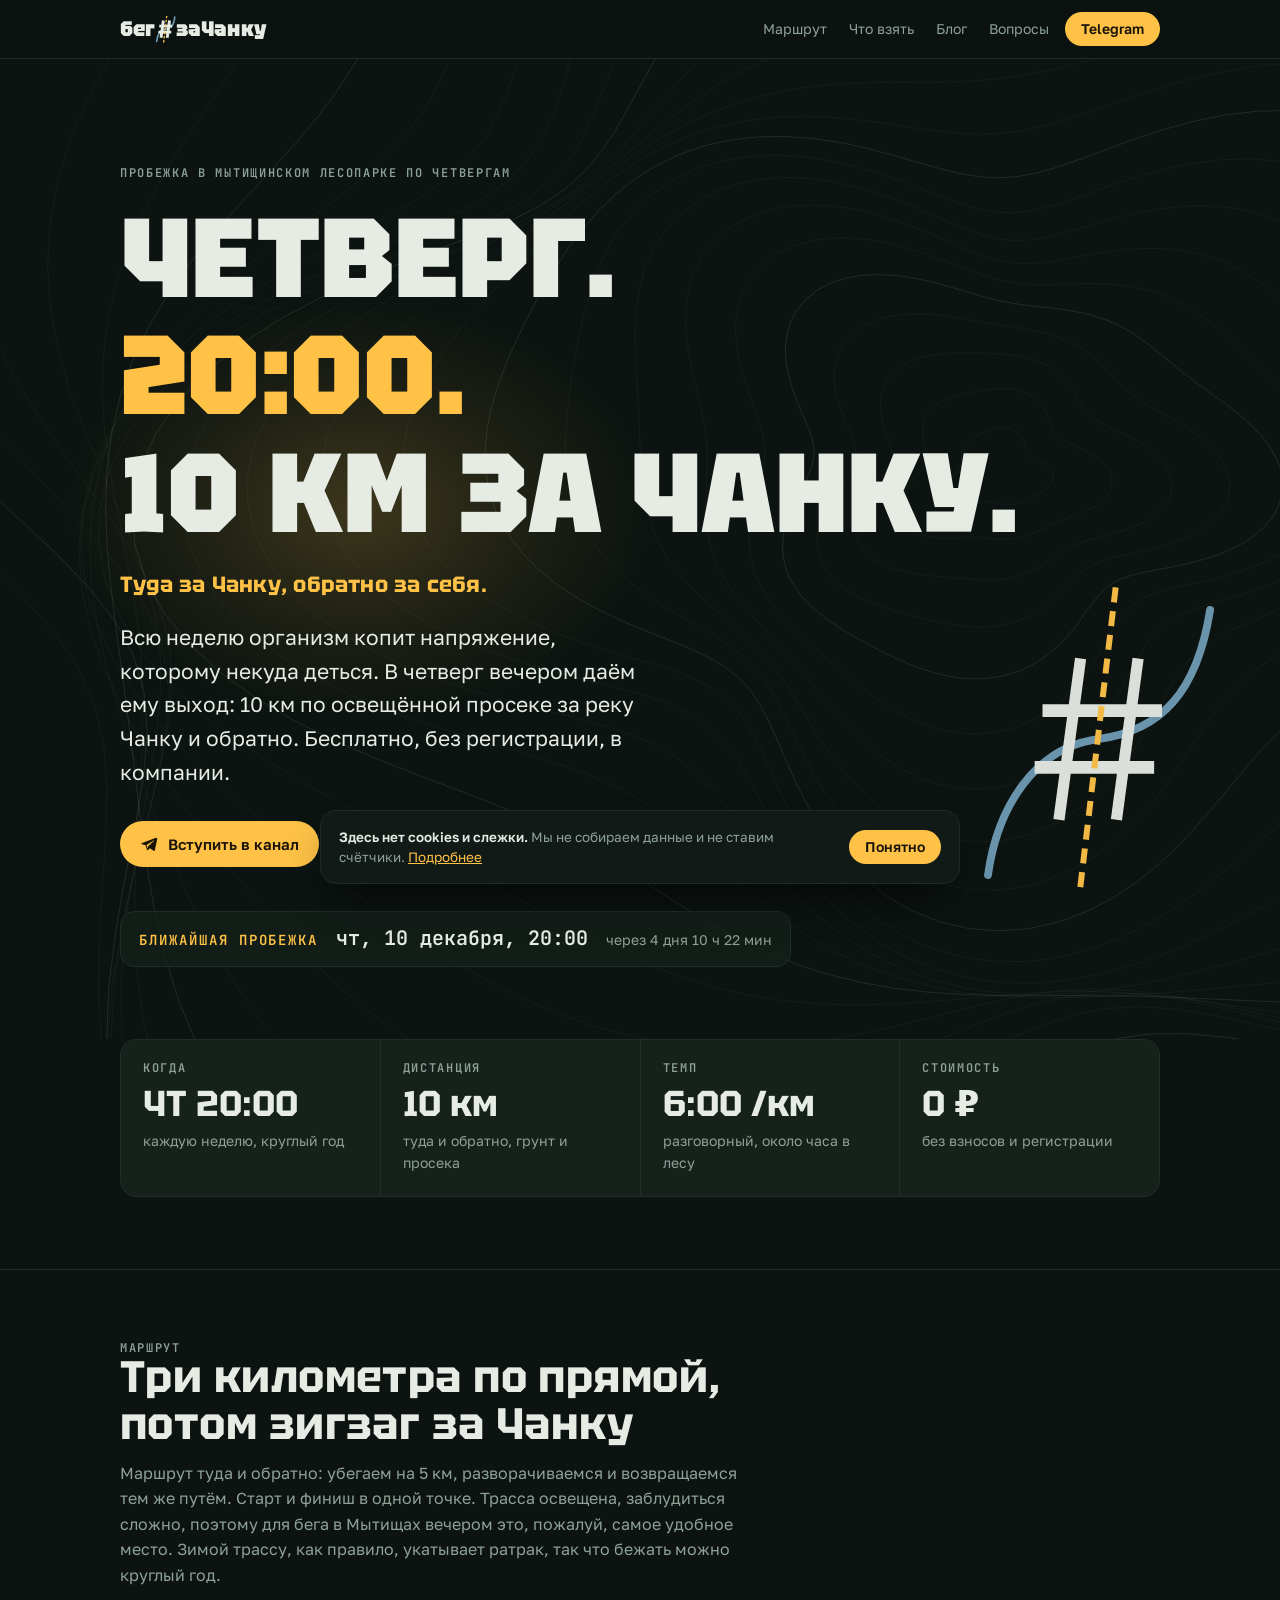
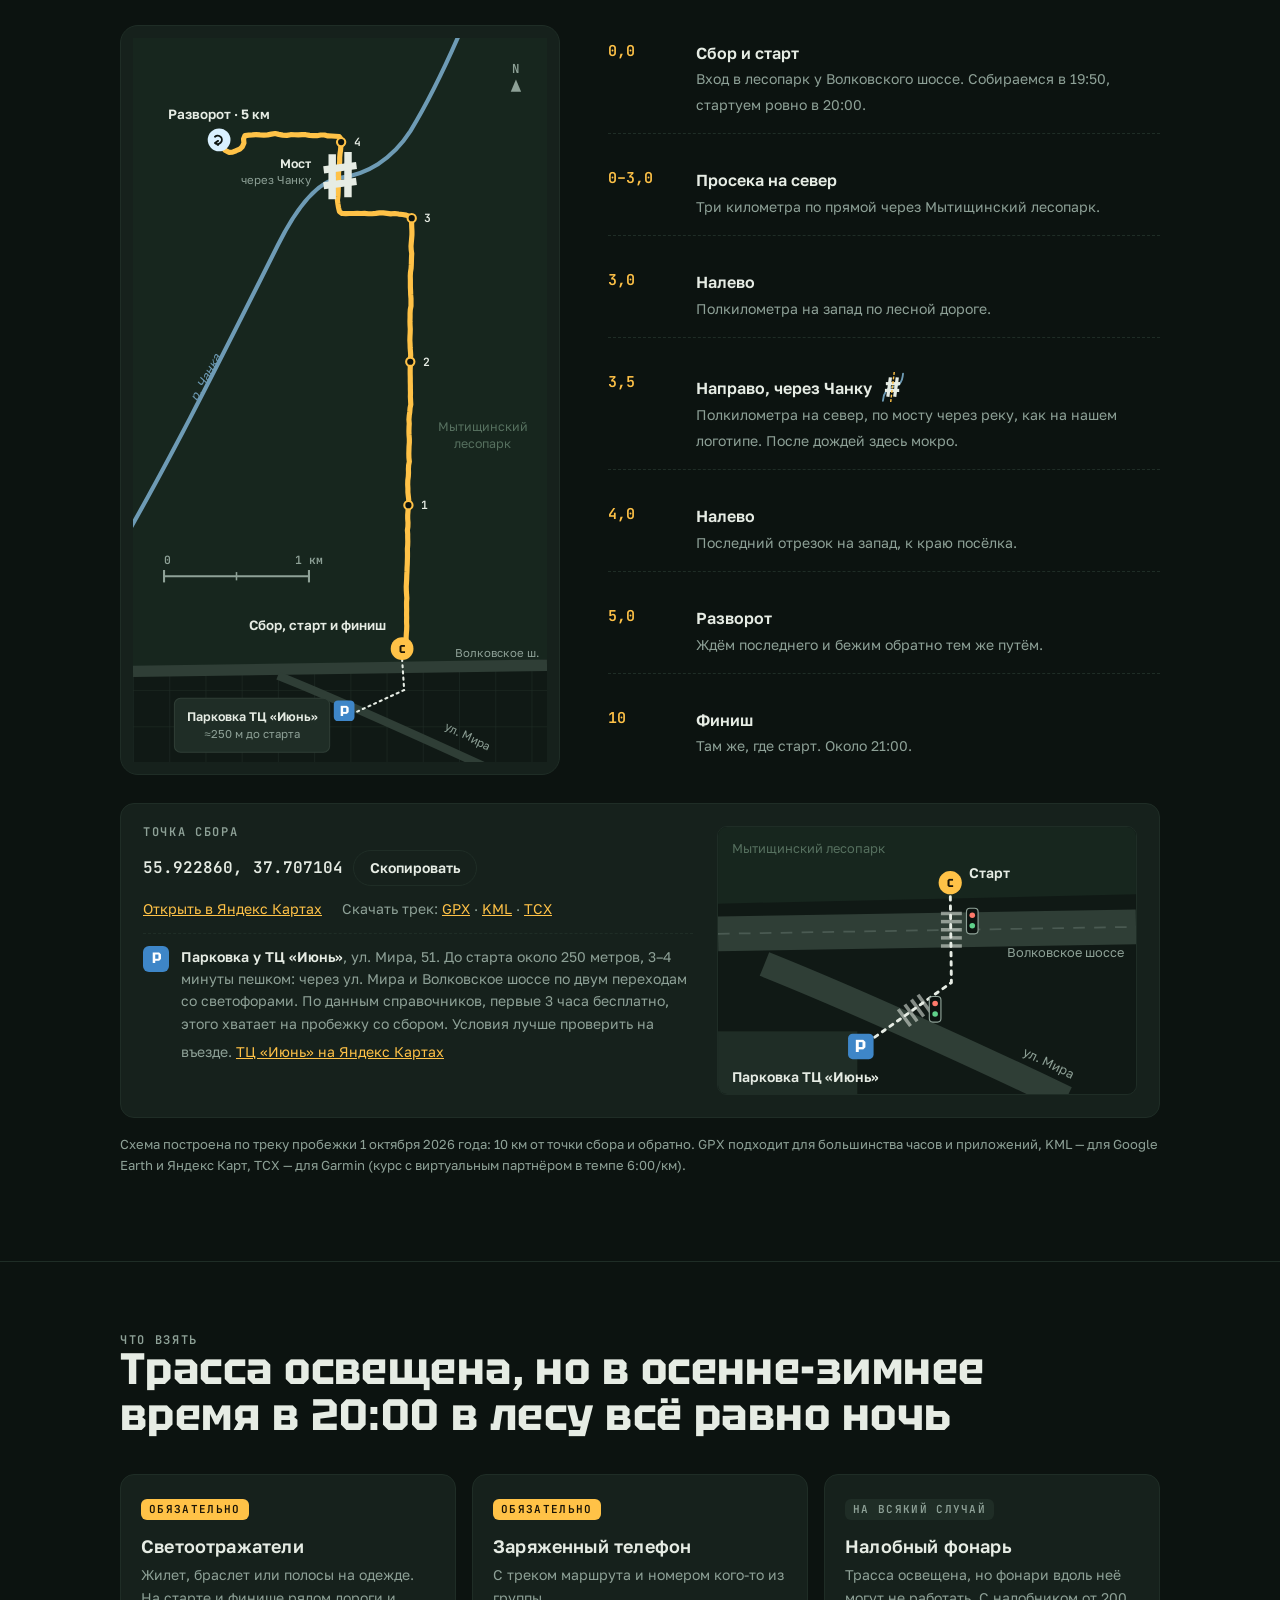
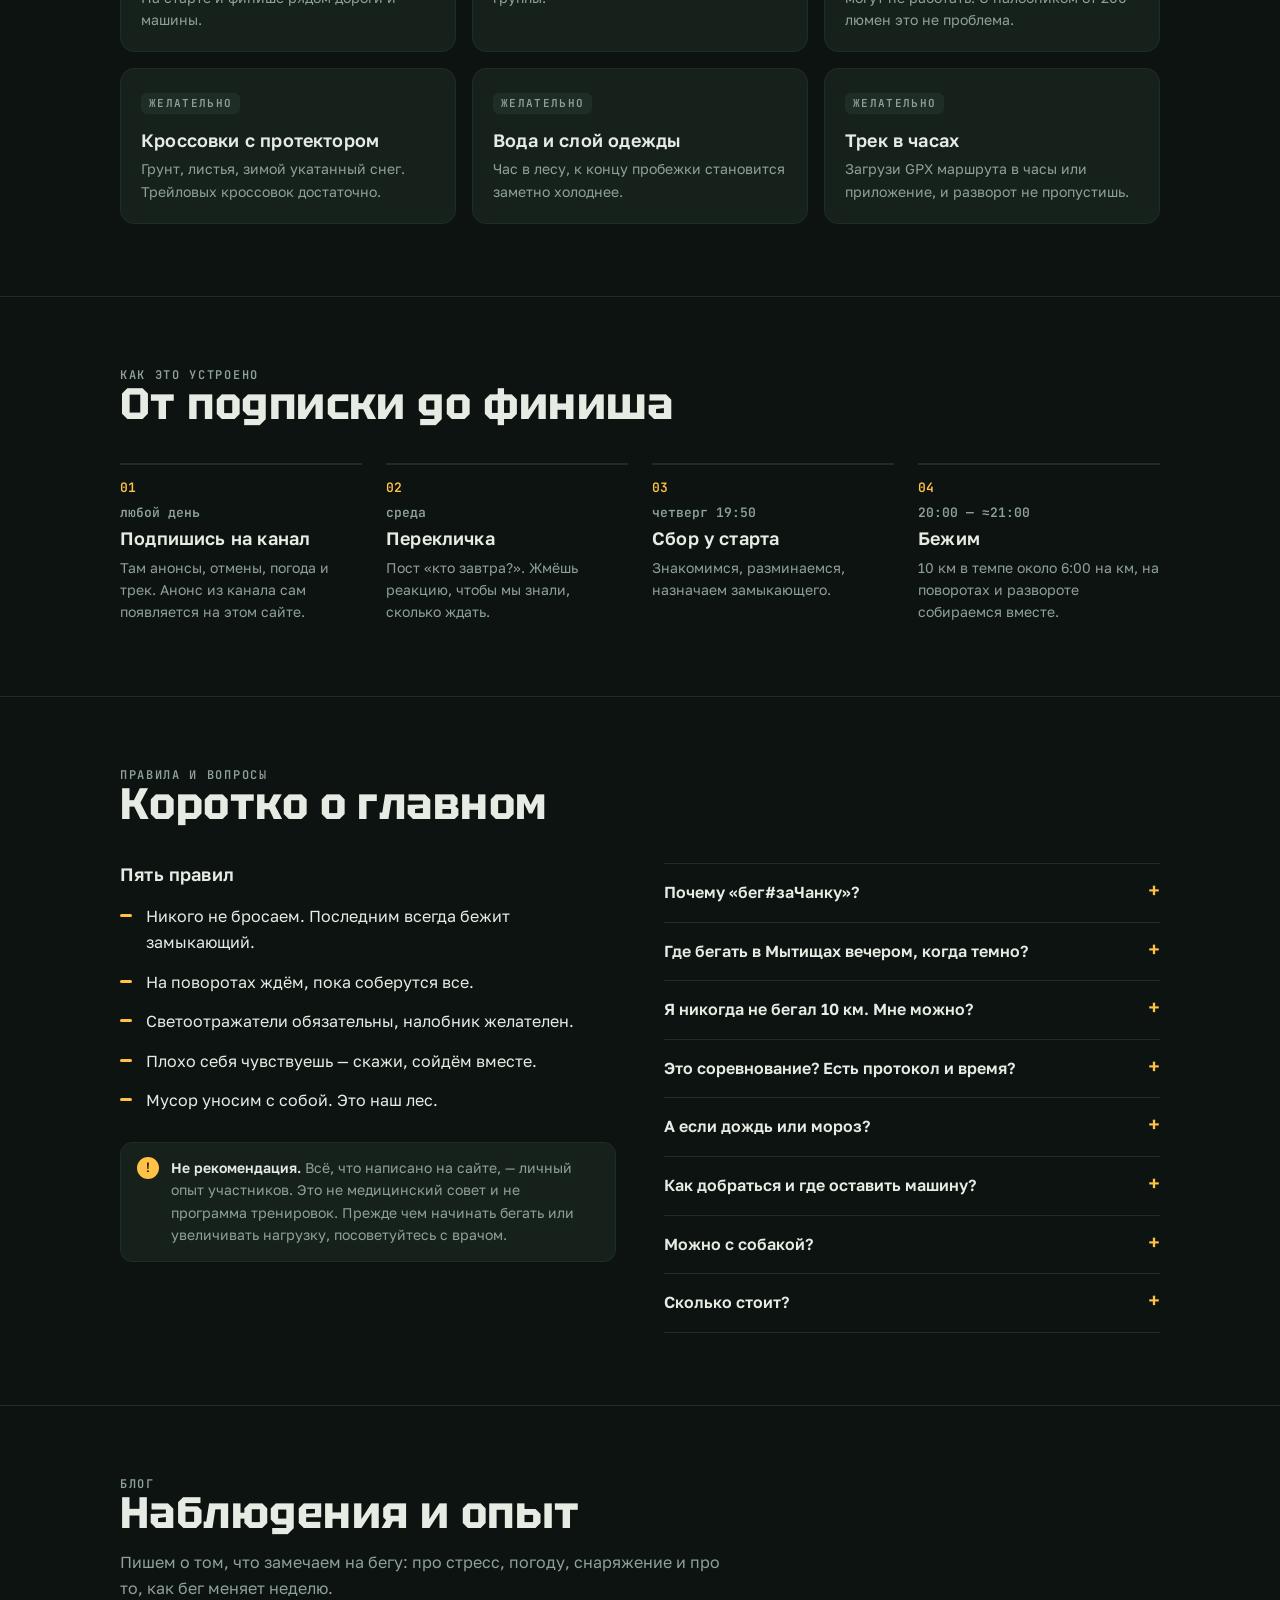
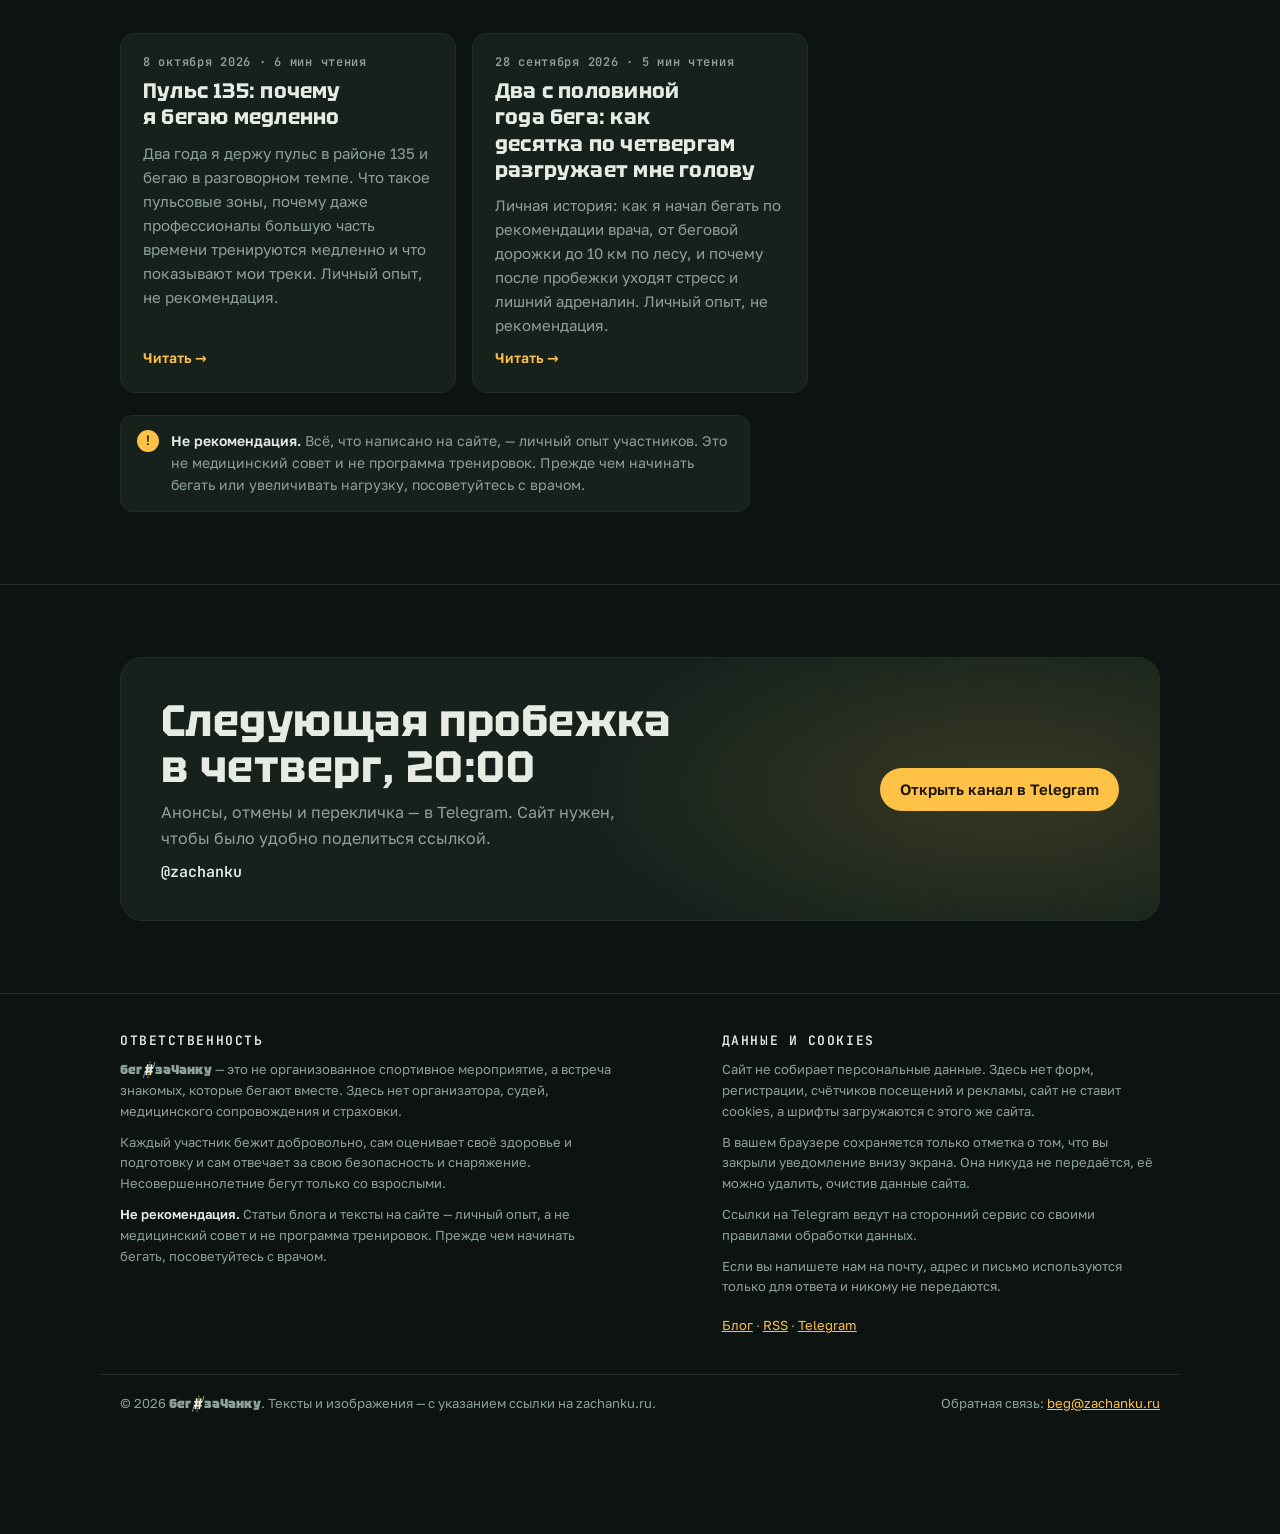
==== index.html @ 0e194f0c "Сборка e5d51925f49d31f4" ====
<!doctype html>
<html lang="ru">
<head>
<meta charset="utf-8">
<meta name="viewport" content="width=device-width,initial-scale=1,viewport-fit=cover">
<title>бег#заЧанку — пробежка в Мытищах по четвергам, 10 км по лесопарку</title>
<meta name="description" content="Бег в Мытищах по четвергам: в 20:00 бежим 10 км по освещённой просеке Мытищинского лесопарка за реку Чанку и обратно, темп около 6:00/км. Без взносов и регистрации.">
<link rel="canonical" href="https://zachanku.ru/">
<meta property="og:type" content="website">
<meta property="og:site_name" content="бег#заЧанку">
<meta property="og:title" content="бег#заЧанку — пробежка в Мытищах по четвергам, 10 км по лесопарку">
<meta property="og:description" content="Бег в Мытищах по четвергам: в 20:00 бежим 10 км по освещённой просеке Мытищинского лесопарка за реку Чанку и обратно, темп около 6:00/км. Без взносов и регистрации.">
<meta property="og:url" content="https://zachanku.ru/">
<meta property="og:image" content="https://zachanku.ru/og.png">
<meta property="og:image:width" content="1200"><meta property="og:image:height" content="630">
<meta property="og:locale" content="ru_RU">
<meta name="twitter:card" content="summary_large_image">
<meta name="theme-color" content="#0C1310">
<link rel="icon" href="favicon.svg" type="image/svg+xml">
<link rel="alternate" type="application/rss+xml" title="бег#заЧанку — блог" href="https://zachanku.ru/feed.xml">
<link rel="preload" href="fonts/tektur-cyrillic-900-normal.woff2" as="font" type="font/woff2" crossorigin>
<link rel="stylesheet" href="style.css?v=1238d5d7">
<meta name="yandex-verification" content="72e56fcfef06c54b">
<meta name="google-site-verification" content="7t0e0xvKWA3IDsHYtp95SX0_wBRu3m_1XC_fYd778r8">
<script type="application/ld+json">{"@context": "https://schema.org", "@type": "WebSite", "name": "бег#заЧанку", "alternateName": "Бег за Чанку", "url": "https://zachanku.ru/", "inLanguage": "ru"}</script>
<script type="application/ld+json">{"@context": "https://schema.org", "@type": "Event", "name": "Бег за Чанку — вечерняя пробежка 10 км по четвергам", "description": "Бег в Мытищах по четвергам: в 20:00 бежим 10 км по освещённой просеке Мытищинского лесопарка за реку Чанку и обратно, темп около 6:00/км. Без взносов и регистрации.", "startDate": "2026-10-15T20:00:00+03:00", "endDate": "2026-10-15T21:00:00+03:00", "eventStatus": "https://schema.org/EventScheduled", "eventAttendanceMode": "https://schema.org/OfflineEventAttendanceMode", "isAccessibleForFree": true, "eventSchedule": {"@type": "Schedule", "byDay": "https://schema.org/Thursday", "repeatFrequency": "P1W", "startTime": "20:00", "endTime": "21:00", "scheduleTimezone": "Europe/Moscow", "startDate": "2026-10-15"}, "location": {"@type": "Place", "name": "Мытищинский лесопарк, вход в лесопарк у волковского шоссе", "address": {"@type": "PostalAddress", "addressLocality": "Мытищи", "addressRegion": "Московская область", "addressCountry": "RU"}, "geo": {"@type": "GeoCoordinates", "latitude": 55.92286, "longitude": 37.707104}}, "organizer": {"@type": "Organization", "name": "бег#заЧанку", "url": "https://zachanku.ru/"}, "offers": {"@type": "Offer", "price": 0, "priceCurrency": "RUB", "url": "https://zachanku.ru/", "availability": "https://schema.org/InStock"}, "image": "https://zachanku.ru/og.png"}</script>
</head>
<body>
<header class="top">
  <div class="wrap">
    <a class="logo" href="./" title="На главную"><span class="wm" aria-label="бег#заЧанку"><span aria-hidden="true">бег</span><svg class="m" xmlns="http://www.w3.org/2000/svg" viewBox="110 120 560 680" aria-hidden="true" focusable="false"><path d="M175 765 C188 640 242 482 390 456 C545 430 608 352 626 158" fill="none" stroke="#6E9BB5" stroke-width="41" stroke-linecap="round"/><g stroke="#E6ECE4" stroke-width="72"><line x1="343" y1="240" x2="285" y2="672"/><line x1="497" y1="240" x2="439" y2="672"/></g><g stroke="#E6ECE4" stroke-width="70"><line x1="241" y1="380" x2="561" y2="380"/><line x1="220" y1="532" x2="540" y2="532"/></g><line x1="428.7" y1="120" x2="348.5" y2="800" stroke="#FFC247" stroke-width="32" stroke-dasharray="64 38"/></svg><span aria-hidden="true">заЧанку</span></span></a>
    <nav class="nav" aria-label="Основное меню">
      <a class="l" href="#route">Маршрут</a>
      <a class="l" href="#kit">Что взять</a>
      <a class="l" href="blog/">Блог</a>
      <a class="l" href="#faq">Вопросы</a>
    </nav>
    <a class="btn sm tg-top" href="https://t.me/zachanku" target="_blank" rel="noopener">Telegram</a>
  </div>
</header>
<main id="top">
  <section class="hero" id="hero">
    <canvas id="topo" aria-hidden="true"></canvas>
    <div class="hero-mark" aria-hidden="true"><svg xmlns="http://www.w3.org/2000/svg" viewBox="20 30 720 850" focusable="false"><path d="M95 820 C120 640 220 478 390 456 C560 434 655 330 690 110" fill="none" stroke="#6E9BB5" stroke-width="21" stroke-linecap="round"/><g stroke="#E6ECE4" stroke-width="30"><line x1="343" y1="240" x2="285" y2="672"/><line x1="497" y1="240" x2="439" y2="672"/></g><g stroke="#E6ECE4" stroke-width="34"><line x1="241" y1="380" x2="561" y2="380"/><line x1="220" y1="532" x2="540" y2="532"/></g><line x1="437.0" y1="50" x2="342.0" y2="855" stroke="#FFC247" stroke-width="16" stroke-dasharray="40 24"/></svg></div>
    <div class="wrap">
      <h1><span class="kicker">Пробежка в Мытищинском лесопарке по четвергам</span>Четверг.<br><span class="lit">20:00.</span><br>10&nbsp;км за&nbsp;Чанку.</h1>
      <p class="tagline">Туда за Чанку, обратно за себя.</p>
      <p class="sub">Всю неделю организм копит напряжение, которому некуда деться. В четверг вечером даём ему выход: 10&nbsp;км по освещённой просеке за реку Чанку и обратно. Бесплатно, без регистрации, в компании.</p>
      <div class="cta">
        <a class="btn" href="https://t.me/zachanku" target="_blank" rel="noopener">
          <svg width="18" height="18" viewBox="0 0 24 24" aria-hidden="true"><path fill="currentColor" d="M21.4 3.6 2.9 10.7c-1.3.5-1.3 1.2-.2 1.5l4.7 1.5 1.8 5.6c.2.6.1.9.8.9.5 0 .7-.2 1-.5l2.3-2.2 4.8 3.5c.9.5 1.5.2 1.7-.8l3.1-14.7c.3-1.3-.5-1.9-1.5-1.5ZM8.7 13.4l9.6-6c.5-.3.9-.1.5.2l-8 7.3-.3 3.4-1.8-4.9Z"/></svg>
          Вступить в канал
        </a>
        <a class="btn ghost" href="#route">Посмотреть маршрут</a>
      </div>
      <div class="next" id="next" aria-live="polite">
        <span class="eyebrow">Ближайшая пробежка</span>
        <b id="nextDate">чт, 15 октября, 20:00</b>
        <span id="nextIn"></span>
      </div>
      <div class="weather" id="weather" data-run="2026-10-15T20:00"><div class="w-head">Прогноз на четверг, 15 октября, 20:00–21:00</div><div class="w-main"><b>+6 °C</b> <span>ощущается как +4 °C</span> <span>· переменная облачность</span></div><div class="w-row">осадки 3% · ветер 1 м/с</div><div class="w-upd">Обновлено 11 октября в 01:00</div><div class="w-src">У точки сбора · данные <a href="https://open-meteo.com/" target="_blank" rel="noopener">Open-Meteo</a> (CC BY 4.0) · <a href="https://yandex.ru/pogoda/?lat=55.92286&amp;lon=37.707104" target="_blank" rel="noopener">Подробнее на Яндекс Погоде →</a></div></div>
      <div class="announce" id="announce" hidden><b>Анонс из канала</b><p></p><a href="https://t.me/zachanku" target="_blank" rel="noopener">Открыть пост в Telegram →</a></div>
      <script type="application/json" id="announce-data">{"status": "ok", "text": "Сегодня бежим, всё в силе ✅\nСбор в 19:50, старт в 20:00. Погода: +10 °C, ощущается как +8 °C · пасмурно. На трассе опавшая листва.\nНе забудь светоотражатели. Кто ещё не отметился — 🫡 ☝️.", "date": "2026-10-08T03:29:23+00:00", "url": "https://t.me/zachanku/14"}</script>
    </div>
  </section>

  <section class="facts-sec">
    <div class="wrap">
      <div class="facts">
        <div class="fact"><div class="eyebrow">Когда</div><div class="v">ЧТ 20:00</div><div class="d">каждую неделю, круглый год</div></div>
        <div class="fact"><div class="eyebrow">Дистанция</div><div class="v">10 км</div><div class="d">туда и обратно, грунт и просека</div></div>
        <div class="fact"><div class="eyebrow">Темп</div><div class="v">6:00 /км</div><div class="d">разговорный, около часа в лесу</div></div>
        <div class="fact"><div class="eyebrow">Стоимость</div><div class="v">0 ₽</div><div class="d">без взносов и регистрации</div></div>
      </div>
    </div>
  </section>

  <section id="route">
    <div class="wrap">
      <div class="eyebrow">Маршрут</div>
      <h2>Три километра по прямой, потом зигзаг за Чанку</h2>
      <p class="lead">Маршрут туда и обратно: убегаем на 5 км, разворачиваемся и возвращаемся тем же путём. Старт и финиш в одной точке. Трасса освещена, заблудиться сложно, поэтому для бега в Мытищах вечером это, пожалуй, самое удобное место. Зимой трассу, как правило, укатывает ратрак, так что бежать можно круглый год.</p>
      <div class="route">
        <div class="map">
          <svg viewBox="0 0 400 700" role="img" aria-label="Схема маршрута 10 км: от точки сбора у Волковского шоссе 3 км на север по просеке, затем зигзагом на северо-запад через мост над рекой Чанкой до разворота на 5 км и обратно тем же путём; парковка у ТЦ «Июнь» в 250 метрах к юго-западу от старта">
            <defs>
              <pattern id="grid" width="35" height="35" patternUnits="userSpaceOnUse">
                <path d="M35 0H0V35" fill="none" stroke="#1F2D26" stroke-width="1"/>
              </pattern>
            </defs>
            <rect width="400" height="700" fill="#101915"/>
            <rect width="400" height="700" fill="url(#grid)"/>
            <path d="M0 0 H400 V600 C300 615 150 600 0 612 Z" fill="#17261E"/>
            
            
            <path d="M-30 520 C20 440 90 300 140 200 C160 160 180 138 200 135 C225 132 250 118 268 90 C285 62 300 32 318 -10" fill="none" stroke="#6E9BB5" stroke-width="4" stroke-linecap="round"/>
            <text x="62" y="352" fill="#6E9BB5" font-family="Golos Text, sans-serif" font-size="12" font-style="italic" transform="rotate(-62 62 352)">р. Чанка</text>
            <text x="338" y="380" fill="#56705F" font-family="Golos Text, sans-serif" font-size="12" text-anchor="middle">Мытищинский</text>
            <text x="338" y="396" fill="#56705F" font-family="Golos Text, sans-serif" font-size="12" text-anchor="middle">лесопарк</text>
            <path d="M260.0 590.0 L262.6 586.6 L263.9 582.9 L263.9 579.1 L264.1 575.4 L264.4 571.6 L264.5 568.0 L264.3 564.3 L264.4 560.2 L264.3 556.3 L264.4 552.4 L264.3 548.6 L264.3 545.0 L264.6 541.3 L264.3 537.5 L264.1 533.9 L264.0 530.0 L264.2 526.5 L264.4 523.0 L264.5 519.3 L264.7 515.6 L264.8 511.9 L265.0 508.3 L265.1 504.6 L265.2 501.0 L265.2 497.5 L265.1 493.7 L265.4 490.1 L265.5 486.5 L265.4 482.9 L265.4 479.3 L265.1 475.6 L265.6 472.0 L265.7 468.1 L265.4 464.6 L265.4 460.9 L265.7 457.1 L266.0 453.5 L266.2 449.8 L266.4 446.2 L266.0 442.6 L265.6 438.8 L265.6 435.2 L265.4 431.4 L265.5 427.5 L266.0 423.7 L266.2 420.0 L266.1 416.5 L266.3 412.9 L267.0 409.3 L266.6 405.6 L266.5 401.7 L266.6 398.1 L266.7 394.6 L267.0 390.9 L267.0 387.3 L266.7 383.5 L266.6 380.0 L266.7 376.1 L266.9 372.6 L266.6 368.7 L266.9 364.9 L267.4 361.4 L267.7 357.5 L268.4 354.1 L268.2 350.3 L268.0 346.6 L268.1 342.9 L268.0 339.2 L268.0 335.4 L267.9 331.7 L267.9 328.0 L267.8 324.4 L267.8 320.9 L267.9 317.5 L267.9 314.0 L268.0 310.2 L268.3 306.6 L268.1 303.1 L267.8 299.6 L267.7 295.8 L267.5 292.1 L267.6 288.5 L267.8 284.8 L267.9 281.3 L267.7 277.7 L267.6 273.8 L267.7 270.1 L267.7 266.1 L267.9 262.6 L268.6 259.0 L268.6 255.5 L268.6 251.9 L268.3 248.2 L268.2 244.6 L268.0 240.9 L268.0 237.4 L268.0 233.6 L267.9 230.0 L268.1 226.2 L268.7 222.6 L268.9 219.0 L269.0 215.4 L269.1 211.9 L269.3 208.4 L268.8 204.8 L268.6 201.1 L268.9 197.4 L269.2 193.9 L269.5 190.1 L269.5 186.5 L269.3 182.9 L269.2 179.1 L269.2 175.0 L267.4 172.4 L263.9 171.1 L260.4 170.5 L256.7 170.1 L252.9 169.6 L249.0 169.9 L245.5 169.4 L241.8 169.0 L238.1 169.0 L234.6 169.5 L230.9 169.8 L227.4 169.8 L223.8 169.5 L220.3 169.6 L216.7 169.5 L213.0 169.6 L209.2 169.6 L205.6 169.7 L202.1 169.6 L199.5 167.8 L198.6 164.0 L198.0 160.5 L197.5 156.7 L198.0 152.9 L198.2 149.0 L198.3 145.4 L198.5 141.6 L198.7 137.5 L198.6 133.6 L198.6 130.1 L199.0 126.6 L199.4 122.7 L199.7 119.1 L199.7 115.6 L200.0 112.0 L200.5 108.6 L200.8 105.1 L201.0 101.5 L201.0 97.7 L199.2 95.2 L195.6 94.9 L192.1 94.7 L188.4 94.6 L185.0 93.7 L181.3 93.7 L177.7 94.4 L174.0 94.3 L170.6 94.1 L166.9 93.4 L163.3 93.3 L159.7 93.6 L156.0 93.5 L152.3 93.4 L148.6 94.1 L144.7 93.8 L140.8 93.1 L137.4 92.3 L133.8 92.9 L130.1 93.6 L126.5 93.8 L122.7 93.6 L118.9 93.3 L115.3 93.6 L111.9 93.8 L108.2 94.3 L106.8 97.6 L107.2 101.4 L105.7 104.9 L103.2 107.3 L99.6 108.9 L96.2 110.2 L92.6 110.5 L89.4 108.7 L86.6 106.1 L83.8 103.8 L82.7 100.3 L83.2 98.4" fill="none" stroke="#FFC247" stroke-width="5" stroke-linecap="round" stroke-linejoin="round"/>
            <g font-family="JetBrains Mono, monospace" font-size="11" fill="#E6ECE4"><g><circle cx="266.1" cy="451.4" r="4" fill="#0C1310" stroke="#FFC247" stroke-width="2"/><text x="278.1" y="455.4">1</text></g><g><circle cx="267.9" cy="312.8" r="4" fill="#0C1310" stroke="#FFC247" stroke-width="2"/><text x="279.9" y="316.8">2</text></g><g><circle cx="269.3" cy="174.1" r="4" fill="#0C1310" stroke="#FFC247" stroke-width="2"/><text x="281.3" y="178.1">3</text></g><g><circle cx="201.1" cy="100.6" r="4" fill="#0C1310" stroke="#FFC247" stroke-width="2"/><text x="213.1" y="104.6">4</text></g></g>
            <circle cx="83.2" cy="98.4" r="11" fill="#D9F0FF"/>
            <path d="M79.2 95.4 a4 4 0 1 1 0 6 m0 0 l3 -2 m-3 2 l3 2" fill="none" stroke="#0C1310" stroke-width="1.8" stroke-linecap="round"/>
            <text x="83.2" y="78.4" fill="#E6ECE4" font-family="Golos Text, sans-serif" font-size="13" font-weight="600" text-anchor="middle">Разворот · 5 км</text>
            <g class="bridge" transform="translate(200 133) rotate(-7.6) scale(0.1) translate(-390 -456)"><g stroke="#E6ECE4" stroke-width="72"><line x1="343" y1="240" x2="285" y2="672"/><line x1="497" y1="240" x2="439" y2="672"/></g><g stroke="#E6ECE4" stroke-width="70"><line x1="241" y1="380" x2="561" y2="380"/><line x1="220" y1="532" x2="540" y2="532"/></g></g><text x="172" y="126" fill="#E6ECE4" font-family="Golos Text, sans-serif" font-size="12" font-weight="600" text-anchor="end">Мост</text><text x="172" y="141" fill="#8EA197" font-family="Golos Text, sans-serif" font-size="11" text-anchor="end">через Чанку</text><g class="streets"><path d="M0 612 L400 606" stroke="#2F3E36" stroke-width="11"/><text x="392" y="598" fill="#8EA197" font-family="Golos Text, sans-serif" font-size="11" text-anchor="end">Волковское ш.</text><path d="M140 616 C200 640 270 672 340 704" fill="none" stroke="#2F3E36" stroke-width="8"/><text x="300" y="668" fill="#8EA197" font-family="Golos Text, sans-serif" font-size="11" transform="rotate(25 300 668)">ул. Мира</text><rect x="40" y="638" width="150" height="52" rx="6" fill="#1F2D26" stroke="#2F3E36"/><text x="115" y="660" fill="#E6ECE4" font-family="Golos Text, sans-serif" font-size="12" font-weight="600" text-anchor="middle">Парковка ТЦ «Июнь»</text><text x="115" y="676" fill="#8EA197" font-family="Golos Text, sans-serif" font-size="11" text-anchor="middle">≈250 м до старта</text><path d="M260 600 L262 630 L214 652" fill="none" stroke="#E6ECE4" stroke-width="2" stroke-dasharray="2 4" stroke-linecap="round"/><rect x="194" y="640" width="20" height="20" rx="4" fill="#3E86C8"/><text x="204" y="655" fill="#fff" font-family="Tektur, sans-serif" font-weight="700" font-size="14" text-anchor="middle">P</text></g><circle cx="260" cy="590" r="11" fill="#FFC247"/>
            <text x="260" y="594" fill="#1A1406" font-family="Tektur, sans-serif" font-weight="700" font-size="11" text-anchor="middle">С</text>
            <text x="244" y="572" fill="#E6ECE4" font-family="Golos Text, sans-serif" font-size="13" font-weight="600" text-anchor="end">Сбор, старт и финиш</text>
            <g font-family="JetBrains Mono, monospace" font-size="11" fill="#8EA197">
              <line x1="30" y1="520" x2="170" y2="520" stroke="#8EA197" stroke-width="2"/>
              <line x1="30" y1="514" x2="30" y2="526" stroke="#8EA197" stroke-width="2"/>
              <line x1="100" y1="516" x2="100" y2="524" stroke="#8EA197" stroke-width="1.5"/>
              <line x1="170" y1="514" x2="170" y2="526" stroke="#8EA197" stroke-width="2"/>
              <text x="30" y="508">0</text><text x="170" y="508" text-anchor="middle">1 км</text>
            </g>
            <g font-family="JetBrains Mono, monospace" font-size="12" fill="#8EA197"><text x="370" y="34" text-anchor="middle">N</text><path d="M370 40 l-5 12 h10 z" fill="#8EA197"/></g>
          </svg>
        </div>
          <ol class="legs">
            <li><div class="km">0,0</div><div><b>Сбор и старт</b><span>Вход в лесопарк у Волковского шоссе. Собираемся в 19:50, стартуем ровно в 20:00.</span></div></li>
            <li><div class="km">0–3,0</div><div><b>Просека на север</b><span>Три километра по прямой через Мытищинский лесопарк.</span></div></li>
            <li><div class="km">3,0</div><div><b>Налево</b><span>Полкилометра на запад по лесной дороге.</span></div></li>
            <li><div class="km">3,5</div><div><b>Направо, через Чанку <svg class="leg-mark" xmlns="http://www.w3.org/2000/svg" viewBox="110 120 560 680" aria-hidden="true" focusable="false"><path d="M175 765 C188 640 242 482 390 456 C545 430 608 352 626 158" fill="none" stroke="#6E9BB5" stroke-width="41" stroke-linecap="round"/><g stroke="#E6ECE4" stroke-width="72"><line x1="343" y1="240" x2="285" y2="672"/><line x1="497" y1="240" x2="439" y2="672"/></g><g stroke="#E6ECE4" stroke-width="70"><line x1="241" y1="380" x2="561" y2="380"/><line x1="220" y1="532" x2="540" y2="532"/></g><line x1="428.7" y1="120" x2="348.5" y2="800" stroke="#FFC247" stroke-width="32" stroke-dasharray="64 38"/></svg></b><span>Полкилометра на север, по мосту через реку, как на нашем логотипе. После дождей здесь мокро.</span></div></li>
            <li><div class="km">4,0</div><div><b>Налево</b><span>Последний отрезок на запад, к краю посёлка.</span></div></li>
            <li><div class="km">5,0</div><div><b>Разворот</b><span>Ждём последнего и бежим обратно тем же путём.</span></div></li>
            <li><div class="km">10</div><div><b>Финиш</b><span>Там же, где старт. Около 21:00.</span></div></li>
          </ol>
          <div class="meet">
            <div class="meet-info">
            <div class="eyebrow">Точка сбора</div>
            <div class="coords"><code id="coords">55.922860, 37.707104</code><button class="btn sm ghost" id="copyCoords" type="button">Скопировать</button></div>
            <div class="links">
              <a href="https://yandex.ru/maps/?pt=37.707104,55.92286&amp;z=17&amp;l=map" target="_blank" rel="noopener">Открыть в Яндекс Картах</a>
              <span class="dl">Скачать трек: <a href="route.gpx" download="zachanku-10km.gpx">GPX</a> · <a href="route.kml" download="zachanku-10km.kml">KML</a> · <a href="route.tcx" download="zachanku-10km.tcx">TCX</a></span>
            </div>
            <div class="park">
              <span class="p-badge" aria-hidden="true">P</span>
              <div><b>Парковка у ТЦ «Июнь»</b>, ул. Мира, 51. До старта около 250 метров, 3–4 минуты пешком: через ул. Мира и Волковское шоссе по двум переходам со светофорами. По данным справочников, первые 3 часа бесплатно, этого хватает на пробежку со сбором. Условия лучше проверить на въезде.
              <a href="https://yandex.ru/maps/org/iyun/30007788202/" target="_blank" rel="noopener">ТЦ «Июнь» на Яндекс Картах</a></div>
            </div>
            </div>
            <svg class="walk" viewBox="0 0 360 230" role="img" aria-label="Как дойти от парковки ТЦ «Июнь» до старта: через ул. Мира и Волковское шоссе по двум переходам со светофорами">
                <rect width="360" height="230" fill="#101915"/>
                <path d="M0 0 H360 V58 L0 66 Z" fill="#17261E"/>
                <text x="12" y="22" fill="#56705F" font-family="Golos Text, sans-serif" font-size="11">Мытищинский лесопарк</text>
                <path d="M0 92 L360 86" stroke="#2F3E36" stroke-width="30"/>
                <path d="M0 92 L360 86" stroke="#4A5A52" stroke-width="1.5" stroke-dasharray="10 8"/>
                <text x="350" y="112" fill="#8EA197" font-family="Golos Text, sans-serif" font-size="11" text-anchor="end">Волковское шоссе</text>
                <path d="M40 118 C120 150 220 196 300 234" fill="none" stroke="#2F3E36" stroke-width="22"/>
                <text x="262" y="196" fill="#8EA197" font-family="Golos Text, sans-serif" font-size="11" transform="rotate(26 262 196)">ул. Мира</text>
                <rect x="0" y="176" width="120" height="54" fill="#1F2D26"/>
                <text x="12" y="220" fill="#E6ECE4" font-family="Golos Text, sans-serif" font-size="12" font-weight="600">Парковка ТЦ «Июнь»</text>
                <path d="M200 52 L201 134 L128 186" fill="none" stroke="#E6ECE4" stroke-width="2.5" stroke-dasharray="3 5" stroke-linecap="round"/>
                <g fill="#E6ECE4" opacity=".55"><rect x="192" y="73" width="18" height="3"/><rect x="192" y="80" width="18" height="3"/><rect x="192" y="87" width="18" height="3"/><rect x="192" y="94" width="18" height="3"/><rect x="192" y="101" width="18" height="3"/></g>
                <g transform="rotate(-36 168 160)" fill="#E6ECE4" opacity=".55"><rect x="158" y="150" width="3" height="18"/><rect x="165" y="150" width="3" height="18"/><rect x="172" y="150" width="3" height="18"/><rect x="179" y="150" width="3" height="18"/></g>
                <g><rect x="214" y="70" width="10" height="22" rx="3" fill="#0C1310" stroke="#8EA197"/><circle cx="219" cy="76" r="2.4" fill="#FF7A6B"/><circle cx="219" cy="85" r="2.4" fill="#5FD08A"/></g>
                <g><rect x="182" y="146" width="10" height="22" rx="3" fill="#0C1310" stroke="#8EA197"/><circle cx="187" cy="152" r="2.4" fill="#FF7A6B"/><circle cx="187" cy="161" r="2.4" fill="#5FD08A"/></g>
                <rect x="112" y="178" width="22" height="22" rx="4" fill="#3E86C8"/>
                <text x="123" y="194" fill="#fff" font-family="Tektur, sans-serif" font-weight="700" font-size="15" text-anchor="middle">P</text>
                <circle cx="200" cy="48" r="10" fill="#FFC247"/>
                <text x="200" y="52" fill="#1A1406" font-family="Tektur, sans-serif" font-weight="700" font-size="10" text-anchor="middle">С</text>
                <text x="216" y="44" fill="#E6ECE4" font-family="Golos Text, sans-serif" font-size="12" font-weight="600">Старт</text>
              </svg>
          </div>
          <p class="note">Схема построена по треку пробежки 1 октября 2026 года: 10 км от точки сбора и обратно. GPX подходит для большинства часов и приложений, KML — для Google Earth и Яндекс Карт, TCX — для Garmin (курс с виртуальным партнёром в темпе 6:00/км).</p>
      </div>
    </div>
  </section>

  <section id="kit">
    <div class="wrap">
      <div class="eyebrow">Что взять</div>
      <h2>Трасса освещена, но в осенне-зимнее время в 20:00 в лесу всё равно ночь</h2>
      <div class="kit">
        <div class="item"><span class="tag must">Обязательно</span><h3>Светоотражатели</h3><p>Жилет, браслет или полосы на одежде. На старте и финише рядом дороги и машины.</p></div>
        <div class="item"><span class="tag must">Обязательно</span><h3>Заряженный телефон</h3><p>С треком маршрута и номером кого-то из группы.</p></div>
        <div class="item"><span class="tag nice">На всякий случай</span><h3>Налобный фонарь</h3><p>Трасса освещена, но фонари вдоль неё могут не работать. С налобником от 200 люмен это не проблема.</p></div>
        <div class="item"><span class="tag nice">Желательно</span><h3>Кроссовки с протектором</h3><p>Грунт, листья, зимой укатанный снег. Трейловых кроссовок достаточно.</p></div>
        <div class="item"><span class="tag nice">Желательно</span><h3>Вода и слой одежды</h3><p>Час в лесу, к концу пробежки становится заметно холоднее.</p></div>
        <div class="item"><span class="tag nice">Желательно</span><h3>Трек в часах</h3><p>Загрузи GPX маршрута в часы или приложение, и разворот не пропустишь.</p></div>
      </div>
    </div>
  </section>

  <section id="how">
    <div class="wrap">
      <div class="eyebrow">Как это устроено</div>
      <h2>От подписки до финиша</h2>
      <ol class="steps">
        <li><div class="t">любой день</div><h3>Подпишись на канал</h3><p>Там анонсы, отмены, погода и трек. Анонс из канала сам появляется на этом сайте.</p></li>
        <li><div class="t">среда</div><h3>Перекличка</h3><p>Пост «кто завтра?». Жмёшь реакцию, чтобы мы знали, сколько ждать.</p></li>
        <li><div class="t">четверг 19:50</div><h3>Сбор у старта</h3><p>Знакомимся, разминаемся, назначаем замыкающего.</p></li>
        <li><div class="t">20:00 — ≈21:00</div><h3>Бежим</h3><p>10 км в темпе около 6:00 на км, на поворотах и развороте собираемся вместе.</p></li>
      </ol>
    </div>
  </section>

  <section id="faq">
    <div class="wrap">
      <div class="eyebrow">Правила и вопросы</div>
      <h2>Коротко о главном</h2>
      <div class="two">
        <div>
          <h3 style="font:600 18px/1.3 var(--body);margin-bottom:18px">Пять правил</h3>
          <ul class="rules">
            <li>Никого не бросаем. Последним всегда бежит замыкающий.</li>
            <li>На поворотах ждём, пока соберутся все.</li>
            <li>Светоотражатели обязательны, налобник желателен.</li>
            <li>Плохо себя чувствуешь — скажи, сойдём вместе.</li>
            <li>Мусор уносим с собой. Это наш лес.</li>
          </ul>
          <div class="disclaimer" style="margin-top:28px"><p><b>Не рекомендация.</b> Всё, что написано на сайте, — личный опыт участников. Это не медицинский совет и не программа тренировок. Прежде чем начинать бегать или увеличивать нагрузку, посоветуйтесь с врачом.</p></div>
        </div>
        <div>
          <details><summary>Почему «бег#заЧанку»?</summary><p>На 3,5 км мы перебегаем реку Чанку, так что бежим за Чанку в прямом смысле. А ещё «за» — как в «ложке за маму» или «стопке за деда»: делаем что-то в честь кого-то. У нас это десятка за Чанку. Туда за Чанку, обратно за себя.</p></details>
          <details><summary>Где бегать в Мытищах вечером, когда темно?</summary><p>Мы бегаем в Мытищинском лесопарке: от входа со стороны Волковского шоссе на север идёт освещённая просека, по ней можно бегать и после заката. Мы бежим 10 км туда и обратно, с разворотом за рекой Чанкой. Трек можно скачать выше и пробежать его в любой день, но в четверг в 20:00 вместе веселее.</p></details>
          <details><summary>Я никогда не бегал 10 км. Мне можно?</summary><p>Если спокойно пробегаешь 5–6 км, приходи. Темп около 6:00 на км, никто не гонится. Для первого раза лучше заранее написать в канал. И сначала посоветуйся с врачом, если давно не было нагрузок.</p></details>
          <details><summary>Это соревнование? Есть протокол и время?</summary><p>Нет. Это дружеская пробежка, без судей, результатов и призов. Время каждый считает на своих часах.</p></details>
          <details><summary>А если дождь или мороз?</summary><p>Бежим почти в любую погоду. Отменяем при грозе, тотальном ливне, сильном гололёде, морозе ниже −20 °C и после сильного снегопада, пока ратрак ещё не укатал трассу. Об отмене пишем в канал до 18:00, и она сразу видна на этом сайте.</p></details>
          <details><summary>Как добраться и где оставить машину?</summary><p>На машине — парковка у ТЦ «Июнь» (ул. Мира, 51), от неё до старта около 250 метров через два перехода со светофорами. На автобусе — до остановки «ТРЦ Июнь». Точка сбора и парковка отмечены на схеме маршрута.</p></details>
          <details><summary>Можно с собакой?</summary><p>Можно, на поводке и если собака выдерживает 10 км.</p></details>
          <details><summary>Сколько стоит?</summary><p>Нисколько. Мы ничего не продаём и не собираем деньги.</p></details>
        </div>
      </div>
    </div>
  </section>

  <section id="blog">
    <div class="wrap">
      <div class="eyebrow">Блог</div>
      <h2>Наблюдения и опыт</h2>
      <p class="lead">Пишем о том, что замечаем на бегу: про стресс, погоду, снаряжение и про то, как бег меняет неделю.</p>
      <div class="posts"><a class="post-card" href="blog/puls-135/"><span class="meta">8 октября 2026 · 6 мин чтения</span><h3>Пульс 135: почему я бегаю медленно</h3><p>Два года я держу пульс в районе 135 и бегаю в разговорном темпе. Что такое пульсовые зоны, почему даже профессионалы большую часть времени тренируются медленно и что показывают мои треки. Личный опыт, не рекомендация.</p><span class="more">Читать →</span></a><a class="post-card" href="blog/dva-s-polovinoy-goda-bega/"><span class="meta">28 сентября 2026 · 5 мин чтения</span><h3>Два с половиной года бега: как десятка по четвергам разгружает мне голову</h3><p>Личная история: как я начал бегать по рекомендации врача, от беговой дорожки до 10 км по лесу, и почему после пробежки уходят стресс и лишний адреналин. Личный опыт, не рекомендация.</p><span class="more">Читать →</span></a></div>
      <div class="disclaimer" style="margin-top:22px"><p><b>Не рекомендация.</b> Всё, что написано на сайте, — личный опыт участников. Это не медицинский совет и не программа тренировок. Прежде чем начинать бегать или увеличивать нагрузку, посоветуйтесь с врачом.</p></div>
    </div>
  </section>
  <section>
    <div class="wrap">
      <div class="join">
        <div>
          <h2>Следующая пробежка в четверг, 20:00</h2>
          <p>Анонсы, отмены и перекличка — в Telegram. Сайт нужен, чтобы было удобно поделиться ссылкой.</p>
          <div class="handle">@zachanku</div>
        </div>
        <a class="btn" href="https://t.me/zachanku" target="_blank" rel="noopener">Открыть канал в Telegram</a>
      </div>
    </div>
  </section>
</main>
<footer>
  <div class="wrap cols">
    <div>
      <h3>Ответственность</h3>
      <p><span class="wm" aria-label="бег#заЧанку"><span aria-hidden="true">бег</span><svg class="m" xmlns="http://www.w3.org/2000/svg" viewBox="110 120 560 680" aria-hidden="true" focusable="false"><path d="M175 765 C188 640 242 482 390 456 C545 430 608 352 626 158" fill="none" stroke="#6E9BB5" stroke-width="41" stroke-linecap="round"/><g stroke="#E6ECE4" stroke-width="72"><line x1="343" y1="240" x2="285" y2="672"/><line x1="497" y1="240" x2="439" y2="672"/></g><g stroke="#E6ECE4" stroke-width="70"><line x1="241" y1="380" x2="561" y2="380"/><line x1="220" y1="532" x2="540" y2="532"/></g><line x1="428.7" y1="120" x2="348.5" y2="800" stroke="#FFC247" stroke-width="32" stroke-dasharray="64 38"/></svg><span aria-hidden="true">заЧанку</span></span> — это не организованное спортивное мероприятие, а встреча знакомых, которые бегают вместе. Здесь нет организатора, судей, медицинского сопровождения и страховки.</p>
      <p>Каждый участник бежит добровольно, сам оценивает своё здоровье и подготовку и сам отвечает за свою безопасность и снаряжение. Несовершеннолетние бегут только со взрослыми.</p>
      <p><b style="color:var(--pine)">Не рекомендация.</b> Статьи блога и тексты на сайте — личный опыт, а не медицинский совет и не программа тренировок. Прежде чем начинать бегать, посоветуйтесь с врачом.</p>
    </div>
    <div id="privacy">
      <h3>Данные и cookies</h3>
      <p>Сайт не собирает персональные данные. Здесь нет форм, регистрации, счётчиков посещений и рекламы, сайт не ставит cookies, а шрифты загружаются с этого же сайта.</p>
      <p>В вашем браузере сохраняется только отметка о том, что вы закрыли уведомление внизу экрана. Она никуда не передаётся, её можно удалить, очистив данные сайта.</p>
      <p>Ссылки на Telegram ведут на сторонний сервис со своими правилами обработки данных.</p>
      <p>Если вы напишете нам на почту, адрес и письмо используются только для ответа и никому не передаются.</p>
      <p style="margin-top:18px"><a href="blog/">Блог</a> · <a href="https://zachanku.ru/feed.xml">RSS</a> · <a href="https://t.me/zachanku" target="_blank" rel="noopener">Telegram</a></p>
    </div>
  </div>
  <div class="wrap foot-bottom">
    <span>© 2026 <span class="wm" aria-label="бег#заЧанку"><span aria-hidden="true">бег</span><svg class="m" xmlns="http://www.w3.org/2000/svg" viewBox="110 120 560 680" aria-hidden="true" focusable="false"><path d="M175 765 C188 640 242 482 390 456 C545 430 608 352 626 158" fill="none" stroke="#6E9BB5" stroke-width="41" stroke-linecap="round"/><g stroke="#E6ECE4" stroke-width="72"><line x1="343" y1="240" x2="285" y2="672"/><line x1="497" y1="240" x2="439" y2="672"/></g><g stroke="#E6ECE4" stroke-width="70"><line x1="241" y1="380" x2="561" y2="380"/><line x1="220" y1="532" x2="540" y2="532"/></g><line x1="428.7" y1="120" x2="348.5" y2="800" stroke="#FFC247" stroke-width="32" stroke-dasharray="64 38"/></svg><span aria-hidden="true">заЧанку</span></span>. Тексты и изображения — с указанием ссылки на zachanku.ru.</span>
    <span>Обратная связь: <a href="mailto:beg@zachanku.ru">beg@zachanku.ru</a></span>
  </div>
</footer>
<div class="notice" id="notice" role="region" aria-label="Уведомление о данных" hidden>
  <p><b>Здесь нет cookies и слежки.</b> Мы не собираем данные и не ставим счётчики. <a href="#privacy">Подробнее</a></p>
  <button class="btn sm" id="noticeOk" type="button">Понятно</button>
</div>
<script src="main.js?v=bcca39fd" defer></script>
</body>
</html>
---- style.css ----
/* Шрифты хранятся на сайте: браузер посетителя не обращается к Google */
[hidden]{display:none!important}
@font-face{font-family:"Tektur";font-style:normal;font-weight:700;font-display:swap;src:url("fonts/tektur-cyrillic-700-normal.woff2") format("woff2");unicode-range:U+0301,U+0400-045F,U+0490-0491,U+04B0-04B1,U+2116}
@font-face{font-family:"Tektur";font-style:normal;font-weight:700;font-display:swap;src:url("fonts/tektur-latin-700-normal.woff2") format("woff2");unicode-range:U+0000-00FF,U+0131,U+0152-0153,U+02BB-02BC,U+02C6,U+02DA,U+02DC,U+0304,U+0308,U+0329,U+2000-206F,U+20AC,U+2122,U+2191,U+2193,U+2212,U+2215,U+FEFF,U+FFFD}
@font-face{font-family:"Tektur";font-style:normal;font-weight:900;font-display:swap;src:url("fonts/tektur-cyrillic-900-normal.woff2") format("woff2");unicode-range:U+0301,U+0400-045F,U+0490-0491,U+04B0-04B1,U+2116}
@font-face{font-family:"Tektur";font-style:normal;font-weight:900;font-display:swap;src:url("fonts/tektur-latin-900-normal.woff2") format("woff2");unicode-range:U+0000-00FF,U+0131,U+0152-0153,U+02BB-02BC,U+02C6,U+02DA,U+02DC,U+0304,U+0308,U+0329,U+2000-206F,U+20AC,U+2122,U+2191,U+2193,U+2212,U+2215,U+FEFF,U+FFFD}
@font-face{font-family:"Golos Text";font-style:normal;font-weight:400;font-display:swap;src:url("fonts/golos-text-cyrillic-400-normal.woff2") format("woff2");unicode-range:U+0301,U+0400-045F,U+0490-0491,U+04B0-04B1,U+2116}
@font-face{font-family:"Golos Text";font-style:normal;font-weight:400;font-display:swap;src:url("fonts/golos-text-latin-400-normal.woff2") format("woff2");unicode-range:U+0000-00FF,U+0131,U+0152-0153,U+02BB-02BC,U+02C6,U+02DA,U+02DC,U+0304,U+0308,U+0329,U+2000-206F,U+20AC,U+2122,U+2191,U+2193,U+2212,U+2215,U+FEFF,U+FFFD}
@font-face{font-family:"Golos Text";font-style:normal;font-weight:600;font-display:swap;src:url("fonts/golos-text-cyrillic-600-normal.woff2") format("woff2");unicode-range:U+0301,U+0400-045F,U+0490-0491,U+04B0-04B1,U+2116}
@font-face{font-family:"Golos Text";font-style:normal;font-weight:600;font-display:swap;src:url("fonts/golos-text-latin-600-normal.woff2") format("woff2");unicode-range:U+0000-00FF,U+0131,U+0152-0153,U+02BB-02BC,U+02C6,U+02DA,U+02DC,U+0304,U+0308,U+0329,U+2000-206F,U+20AC,U+2122,U+2191,U+2193,U+2212,U+2215,U+FEFF,U+FFFD}
@font-face{font-family:"JetBrains Mono";font-style:normal;font-weight:600;font-display:swap;src:url("fonts/jetbrains-mono-cyrillic-600-normal.woff2") format("woff2");unicode-range:U+0301,U+0400-045F,U+0490-0491,U+04B0-04B1,U+2116}
@font-face{font-family:"JetBrains Mono";font-style:normal;font-weight:600;font-display:swap;src:url("fonts/jetbrains-mono-latin-600-normal.woff2") format("woff2");unicode-range:U+0000-00FF,U+0131,U+0152-0153,U+02BB-02BC,U+02C6,U+02DA,U+02DC,U+0304,U+0308,U+0329,U+2000-206F,U+20AC,U+2122,U+2191,U+2193,U+2212,U+2215,U+FEFF,U+FFFD}

:root{
  color-scheme: dark;
  --night:#0C1310;      /* лес ночью */
  --moss:#16211C;       /* поверхность */
  --moss-2:#1F2D26;     /* рамки */
  --pine:#E6ECE4;       /* текст */
  --fog:#8EA197;        /* вторичный текст */
  --beam:#FFC247;       /* луч налобника */
  --beam-soft:rgba(255,194,71,.14);
  --reflect:#D9F0FF;    /* светоотражайка */
  --display:"Tektur", "Arial Narrow", system-ui, sans-serif;
  --body:"Golos Text", system-ui, -apple-system, "Segoe UI", sans-serif;
  --mono:"JetBrains Mono", ui-monospace, "SF Mono", Menlo, monospace;
}
*{box-sizing:border-box}
html{scroll-behavior:smooth}
body{background:var(--night);color:var(--pine);font:16px/1.6 var(--body);margin:0}
a{color:var(--beam)}
:focus-visible{outline:2px solid var(--beam);outline-offset:3px;border-radius:4px}
.wrap{max-width:1080px;margin:0 auto;padding-inline:20px}
h1,h2,h3{font-family:var(--display);text-wrap:balance;margin:0;line-height:1.05;letter-spacing:.01em}
h2{font-size:clamp(28px,4.4vw,44px);font-weight:700}
.eyebrow{font:600 12px/1 var(--mono);letter-spacing:.14em;text-transform:uppercase;color:var(--fog)}
section{padding-block:72px;border-top:1px solid var(--moss-2)}
.lead{color:var(--fog);max-width:62ch;margin:14px 0 0}

/* header */
.top{position:sticky;top:env(safe-area-inset-top,0px);z-index:20;background:rgba(12,19,16,.86);backdrop-filter:blur(8px);border-bottom:1px solid var(--moss-2)}
.top .wrap{display:flex;align-items:center;justify-content:space-between;gap:16px;padding-block:12px}
.logo{display:flex;align-items:center;gap:10px;text-decoration:none;color:var(--pine);font:900 17px/1 var(--display);letter-spacing:.04em;text-transform:uppercase}
.logo svg{flex:none}
.nav{display:flex;gap:22px;align-items:center}
.nav a.l{color:var(--fog);text-decoration:none;font-size:14px}
.nav a.l:hover{color:var(--pine)}
.nav{margin-left:auto}
@media (max-width:720px){
  .top .wrap{flex-wrap:wrap;row-gap:10px;padding-block:10px 8px}
  .top .logo{order:1}
  .top .btn.tg-top{order:2;padding:8px 14px;font-size:13px}
  .nav{order:3;width:100%;margin-left:0;justify-content:space-between;gap:12px;overflow-x:auto;scrollbar-width:none;padding-bottom:2px}
  .nav::-webkit-scrollbar{display:none}
  .nav a.l{font-size:14px;white-space:nowrap}
}
.btn{display:inline-flex;align-items:center;gap:10px;background:var(--beam);color:#1A1406;font:700 15px/1 var(--body);padding:14px 20px;border-radius:999px;text-decoration:none;border:0;cursor:pointer;transition:transform .15s,box-shadow .15s}
.btn:hover{transform:translateY(-1px);box-shadow:0 8px 30px -8px var(--beam)}
.btn.sm{padding:10px 16px;font-size:14px}
.btn.ghost{background:transparent;color:var(--pine);border:1px solid var(--moss-2)}
.btn.ghost:hover{border-color:var(--fog);box-shadow:none}

/* hero */
.hero{position:relative;overflow:hidden;border-top:0;padding-block:88px 72px;
  --x:28%;--y:46%}
.hero canvas{position:absolute;inset:0;width:100%;height:100%;opacity:.55}
.hero::after{content:"";position:absolute;inset:0;pointer-events:none;
  background:radial-gradient(420px 300px at var(--x) var(--y), rgba(255,194,71,.20), rgba(255,194,71,.06) 45%, transparent 70%)}
.hero .wrap{position:relative;z-index:2}
.hero h1{font-size:clamp(46px,9.2vw,112px);font-weight:900;text-transform:uppercase;letter-spacing:-.005em;margin-top:18px}
.hero h1 .lit{color:var(--beam)}
.hero h1 .kicker{display:block;font:600 12px/1.4 var(--mono);letter-spacing:.14em;text-transform:uppercase;color:var(--fog);margin-bottom:18px;text-wrap:pretty}
.hero .sub{font-size:clamp(17px,2.1vw,21px);max-width:40ch;margin:22px 0 0;color:var(--pine)}
.hero .cta{display:flex;flex-wrap:wrap;gap:12px;margin-top:32px}
.next{margin-top:44px;display:inline-flex;flex-wrap:wrap;align-items:baseline;gap:6px 18px;padding:14px 18px;border:1px solid var(--moss-2);border-radius:14px;background:rgba(22,33,28,.7)}
.next .eyebrow{color:var(--beam)}
.next b{font:600 20px/1.2 var(--mono);font-variant-numeric:tabular-nums}
.next span{color:var(--fog);font-size:14px}

/* facts */
.facts{display:grid;grid-template-columns:repeat(4,1fr);gap:1px;background:var(--moss-2);border:1px solid var(--moss-2);border-radius:16px;overflow:hidden;margin-top:0}
.fact{background:var(--moss);padding:22px}
.fact .v{font:700 clamp(26px,3.4vw,36px)/1 var(--display);margin-top:12px}
.fact .d{color:var(--fog);font-size:14px;margin-top:8px}
@media (max-width:820px){.facts{grid-template-columns:1fr 1fr}}
@media (max-width:420px){.facts{grid-template-columns:1fr}}
.facts-sec{border-top:0;padding-block:0 72px}

/* route */
.route{display:grid;grid-template-columns:minmax(0,440px) 1fr;gap:40px;margin-top:36px;align-items:start}
@media (max-width:860px){.route{grid-template-columns:1fr}}
.map{background:var(--moss);border:1px solid var(--moss-2);border-radius:18px;padding:12px}
.map svg{display:block;width:100%;height:auto}
.legs{list-style:none;padding:0;margin:0;display:grid;gap:0}
.legs li{display:grid;grid-template-columns:72px 1fr;gap:16px;padding:16px 0;border-bottom:1px dashed var(--moss-2)}
.legs li:last-child{border-bottom:0}
.legs .km{font:600 15px/1.4 var(--mono);color:var(--beam);font-variant-numeric:tabular-nums}
.legs b{display:block;font-weight:600}
.legs span{color:var(--fog);font-size:14px}
.note{font-size:13px;color:var(--fog);margin-top:14px}

.meet{margin-top:22px;padding:18px;border:1px solid var(--moss-2);border-radius:14px;background:var(--moss);display:grid;gap:12px}
.coords{display:flex;flex-wrap:wrap;gap:10px;align-items:center}
.coords code{font:600 16px/1 var(--mono);color:var(--pine);font-variant-numeric:tabular-nums}
.links{display:flex;flex-wrap:wrap;gap:8px 20px;font-size:14px}
/* kit */
.kit{display:grid;grid-template-columns:repeat(3,1fr);gap:16px;margin-top:36px}
@media (max-width:860px){.kit{grid-template-columns:1fr 1fr}}
@media (max-width:520px){.kit{grid-template-columns:1fr}}
.item{padding:20px;border:1px solid var(--moss-2);border-radius:14px;background:var(--moss)}
.item .tag{font:600 11px/1 var(--mono);letter-spacing:.12em;text-transform:uppercase;padding:5px 8px;border-radius:6px;display:inline-block}
.item .tag.must{background:var(--beam);color:#1A1406}
.item .tag.nice{background:var(--moss-2);color:var(--fog)}
.item h3{font:600 18px/1.3 var(--body);margin:14px 0 6px}
.item p{margin:0;color:var(--fog);font-size:14px}

/* steps */
.steps{list-style:none;padding:0;margin:36px 0 0;display:grid;grid-template-columns:repeat(4,1fr);gap:24px;counter-reset:s}
@media (max-width:860px){.steps{grid-template-columns:1fr 1fr}}
@media (max-width:520px){.steps{grid-template-columns:1fr}}
.steps li{counter-increment:s;border-top:2px solid var(--moss-2);padding-top:16px}
.steps li::before{content:counter(s,decimal-leading-zero);font:600 13px/1 var(--mono);color:var(--beam);display:block;margin-bottom:12px}
.steps .t{font:600 13px/1 var(--mono);color:var(--fog);font-variant-numeric:tabular-nums}
.steps h3{font:600 18px/1.3 var(--body);margin:8px 0 6px}
.steps p{margin:0;color:var(--fog);font-size:14px}

/* rules + faq */
.two{display:grid;grid-template-columns:1fr 1fr;gap:48px;margin-top:36px}
@media (max-width:860px){.two{grid-template-columns:1fr}}
.rules{list-style:none;padding:0;margin:0;display:grid;gap:14px}
.rules li{padding-left:26px;position:relative}
.rules li::before{content:"";position:absolute;left:0;top:.62em;width:12px;height:3px;background:var(--beam);border-radius:2px}
details{border-bottom:1px solid var(--moss-2);padding-block:16px}
details:first-of-type{border-top:1px solid var(--moss-2)}
summary{cursor:pointer;font-weight:600;list-style:none;display:flex;justify-content:space-between;gap:16px}
summary::-webkit-details-marker{display:none}
summary::after{content:"+";font:600 20px/1 var(--mono);color:var(--beam);transition:transform .2s}
details[open] summary::after{transform:rotate(45deg)}
details p{color:var(--fog);margin:10px 0 0;max-width:60ch}

/* join */
.join{text-align:left;background:
  radial-gradient(600px 260px at 85% 50%, var(--beam-soft), transparent 70%), var(--moss);
  border:1px solid var(--moss-2);border-radius:22px;padding:40px;display:flex;flex-wrap:wrap;gap:24px;align-items:center;justify-content:space-between}
.join h2{max-width:18ch}
.join p{color:var(--fog);margin:10px 0 0;max-width:46ch}
.handle{font:600 15px/1 var(--mono);color:var(--pine);margin-top:14px}

/* footer */
footer{border-top:1px solid var(--moss-2);padding-block:40px 120px;color:var(--fog);font-size:13px}
footer .cols{display:grid;grid-template-columns:1.3fr 1fr;gap:32px}
@media (max-width:760px){footer .cols{grid-template-columns:1fr}}
footer h3{font:600 13px/1 var(--mono);letter-spacing:.12em;text-transform:uppercase;color:var(--pine);margin-bottom:12px}
footer p{margin:0 0 10px;max-width:62ch}

/* cookie / notice */
.notice{position:fixed;left:16px;right:16px;bottom:calc(16px + env(safe-area-inset-bottom,0px));z-index:30;max-width:640px;margin:0 auto;
  background:#111A16;border:1px solid var(--moss-2);border-radius:16px;padding:16px 18px;display:flex;gap:16px;align-items:center;box-shadow:0 20px 50px -20px #000}
.notice p{margin:0;font-size:13.5px;line-height:1.5;color:var(--fog)}
.notice p b{color:var(--pine);font-weight:600}
@media (max-width:520px){.notice{padding:10px 12px;gap:10px;left:10px;right:10px}.notice p{font-size:12.5px;line-height:1.4}.notice .btn.sm{padding:8px 12px;font-size:13px;flex:none}}

@media (prefers-reduced-motion:reduce){*{transition:none!important;scroll-behavior:auto!important}}

/* ===== бег#заЧанку: общие дополнения ===== */
.wm{font-family:var(--display);font-weight:900;letter-spacing:.01em;text-transform:none;white-space:nowrap}
.wm{display:inline-flex;align-items:center;line-height:1}
.wm .m{height:1.3em;width:auto;margin:0 -.06em;transform:translateY(.03em);flex:none}
.hero-mark{position:absolute;right:max(4vw,24px);top:calc(150px + 29vw);width:clamp(200px,21vw,300px);z-index:1;opacity:.95;pointer-events:none}
.hero-mark svg{display:block;width:100%;height:auto}
@media (max-width:980px){.hero-mark{display:none}}
.logo{text-transform:none;font-size:21px;gap:0}
.nav a.l[aria-current="page"]{color:var(--pine)}
.tagline{font:600 clamp(17px,2.2vw,22px)/1.3 var(--display);color:var(--beam);margin:18px 0 0;letter-spacing:.01em}

/* анонс из Telegram */
.announce{margin-top:14px;max-width:62ch;padding:14px 16px;border-radius:12px;border:1px solid var(--moss-2);background:rgba(22,33,28,.8);font-size:15px}
.announce b{display:block;font:600 12px/1 var(--mono);letter-spacing:.12em;text-transform:uppercase;color:var(--beam);margin-bottom:8px}
.announce.cancel{border-color:#7A3B2E;background:rgba(122,59,46,.18)}
.announce.cancel b{color:#FF9A7A}
.announce p{margin:0;white-space:pre-line}
.announce a{font-size:14px}
.next.cancel b#nextDate{text-decoration:line-through;color:var(--fog)}

/* дисклеймер */
.disclaimer{display:grid;grid-template-columns:auto 1fr;gap:12px;align-items:start;padding:14px 16px;border:1px solid var(--moss-2);border-radius:12px;background:var(--moss);font-size:14px;color:var(--fog);max-width:70ch}
.disclaimer::before{content:"!";display:grid;place-items:center;width:22px;height:22px;border-radius:50%;background:var(--beam);color:#1A1406;font:700 13px/1 var(--mono)}
.disclaimer p{margin:0}
.disclaimer b{color:var(--pine);font-weight:600}

/* блок «из блога» на главной */
.posts{display:grid;grid-template-columns:repeat(auto-fill,minmax(280px,1fr));gap:16px;margin-top:32px}
.post-card{display:flex;flex-direction:column;gap:10px;padding:22px;border:1px solid var(--moss-2);border-radius:14px;background:var(--moss);text-decoration:none;color:var(--pine);transition:border-color .15s}
.post-card:hover{border-color:var(--fog)}
.post-card .meta{font:600 12px/1 var(--mono);color:var(--fog);letter-spacing:.06em}
.post-card h3{font:700 21px/1.25 var(--display)}
.post-card p{margin:0;color:var(--fog);font-size:15px}
.post-card .more{color:var(--beam);font-weight:600;font-size:14px;margin-top:auto}

/* страница блога и статьи */
.page-head{padding-block:64px 32px;border-top:0}
.page-head h1{font-size:clamp(34px,6vw,64px);font-weight:900}
.page-head .lead{font-size:18px}
.article{padding-block:8px 72px;border-top:0}
.article .wrap{max-width:760px}
.article h1{font-size:clamp(30px,5vw,50px);font-weight:900;margin-top:14px}
.byline{display:flex;flex-wrap:wrap;gap:6px 16px;margin-top:18px;font:600 13px/1.4 var(--mono);color:var(--fog)}
.prose{font-size:18px;line-height:1.7;margin-top:28px}
.prose > * + *{margin-top:1.05em}
.prose p{margin-bottom:0}
.prose h2{font-size:clamp(24px,3.4vw,32px);margin-top:1.9em}
.prose h3{font:600 20px/1.3 var(--body);margin-top:1.5em}
.prose ul,.prose ol{padding-left:1.3em}
.prose li + li{margin-top:.4em}
.prose blockquote{margin-left:0;padding:4px 0 4px 20px;border-left:3px solid var(--beam);color:var(--pine);font-size:20px}
.prose a{text-underline-offset:3px}
.prose strong{color:#fff;font-weight:600}
.prose figure{margin:1.6em 0 0}
.prose figure img{display:block;width:100%;height:auto;border-radius:14px}
.prose figcaption{margin-top:10px;font-size:14px;line-height:1.5;color:var(--fog)}
.prose table{width:100%;border-collapse:collapse;font-size:16px;font-variant-numeric:tabular-nums}
.prose th,.prose td{text-align:left;padding:8px 10px;border-bottom:1px solid rgba(142,161,151,.22)}
.prose th{font:600 12px/1.3 var(--mono);letter-spacing:.08em;text-transform:uppercase;color:var(--fog)}
.prose .table-wrap{overflow-x:auto}
.prose .todo{background:rgba(255,194,71,.16);border:1px dashed var(--beam);border-radius:10px;padding:12px 14px;font-size:15px;color:var(--beam)}
.prose .todo::before{content:"Черновик · нужно от Анатолия: ";font:600 11px/1 var(--mono);letter-spacing:.1em;text-transform:uppercase;display:block;margin-bottom:6px}
.draft-flag{display:inline-block;font:600 11px/1 var(--mono);letter-spacing:.12em;text-transform:uppercase;padding:5px 8px;border-radius:6px;background:var(--beam);color:#1A1406}
.back{font-size:14px;color:var(--fog);text-decoration:none}
.back:hover{color:var(--pine)}
.article .disclaimer{margin-top:28px}
.article-end{margin-top:48px;display:grid;gap:18px}
.tags{display:flex;flex-wrap:wrap;gap:8px}
.tags span{font:600 12px/1 var(--mono);padding:6px 9px;border-radius:6px;background:var(--moss-2);color:var(--fog)}
.center404{min-height:60vh;display:grid;place-content:center;text-align:left;border-top:0}

.legs .leg-mark{height:1.9em;width:auto;vertical-align:-.55em;margin-left:4px}
.park{display:grid;grid-template-columns:auto 1fr;gap:12px;align-items:start;padding-top:12px;border-top:1px dashed var(--moss-2);font-size:14px;color:var(--fog)}
.park b{color:var(--pine);font-weight:600}
.park a{display:inline-block;margin-top:6px}
.p-badge{display:grid;place-items:center;width:26px;height:26px;border-radius:6px;background:#3E86C8;color:#fff;font:700 15px/1 var(--display)}
.meet .walk{display:block;width:100%;height:auto;border-radius:10px;border:1px solid var(--moss-2)}

/* маршрут: карта и повороты одной высоты, точка сбора на всю ширину под ними */
.route{grid-template-columns:minmax(0,440px) 1fr;column-gap:48px;row-gap:28px;align-items:stretch}
.route .legs{display:flex;flex-direction:column;justify-content:space-between}
.route .meet{grid-column:1/-1;margin-top:0;display:grid;grid-template-columns:1fr minmax(0,420px);gap:24px;align-items:start;padding:22px}
.route .meet-info{display:grid;gap:12px}
.route .note{grid-column:1/-1;margin-top:-12px}
@media (max-width:860px){.route{grid-template-columns:1fr}.route .meet{grid-template-columns:1fr}}

/* прогноз погоды на ближайшую пробежку */
.weather{margin-top:14px;max-width:62ch;padding:14px 16px;border-radius:12px;border:1px solid var(--moss-2);background:rgba(22,33,28,.8);display:grid;gap:6px;font-size:15px}
.weather .w-main b{font:700 22px/1 var(--display);color:var(--pine);margin-right:6px}
.weather .w-main span,.weather .w-row{color:var(--fog)}
.weather .w-tips{margin:4px 0 0;padding-left:18px;color:var(--beam);font-size:14px}
.weather .w-upd{font-size:12.5px;color:var(--fog);margin-top:6px}
.weather .w-src{font-size:12.5px;color:var(--fog);margin-top:2px}
.weather .w-src a{color:var(--fog)}
.weather .w-src a:hover{color:var(--pine)}

/* подвал: копирайт и обратная связь; прогноз — заголовок; ссылки на треки */
.foot-bottom{display:flex;flex-wrap:wrap;justify-content:space-between;gap:8px 24px;margin-top:28px;padding-top:18px;border-top:1px solid var(--moss-2);font-size:13px;color:var(--fog)}
.foot-bottom .wm{font-size:13px}
.weather .w-head{font:600 12px/1.2 var(--mono);letter-spacing:.12em;text-transform:uppercase;color:var(--beam);margin-bottom:2px}
.links .dl{color:var(--fog)}

img.emoji{display:inline-block;width:1.15em;height:1.15em;vertical-align:-.2em;margin:0 .05em}
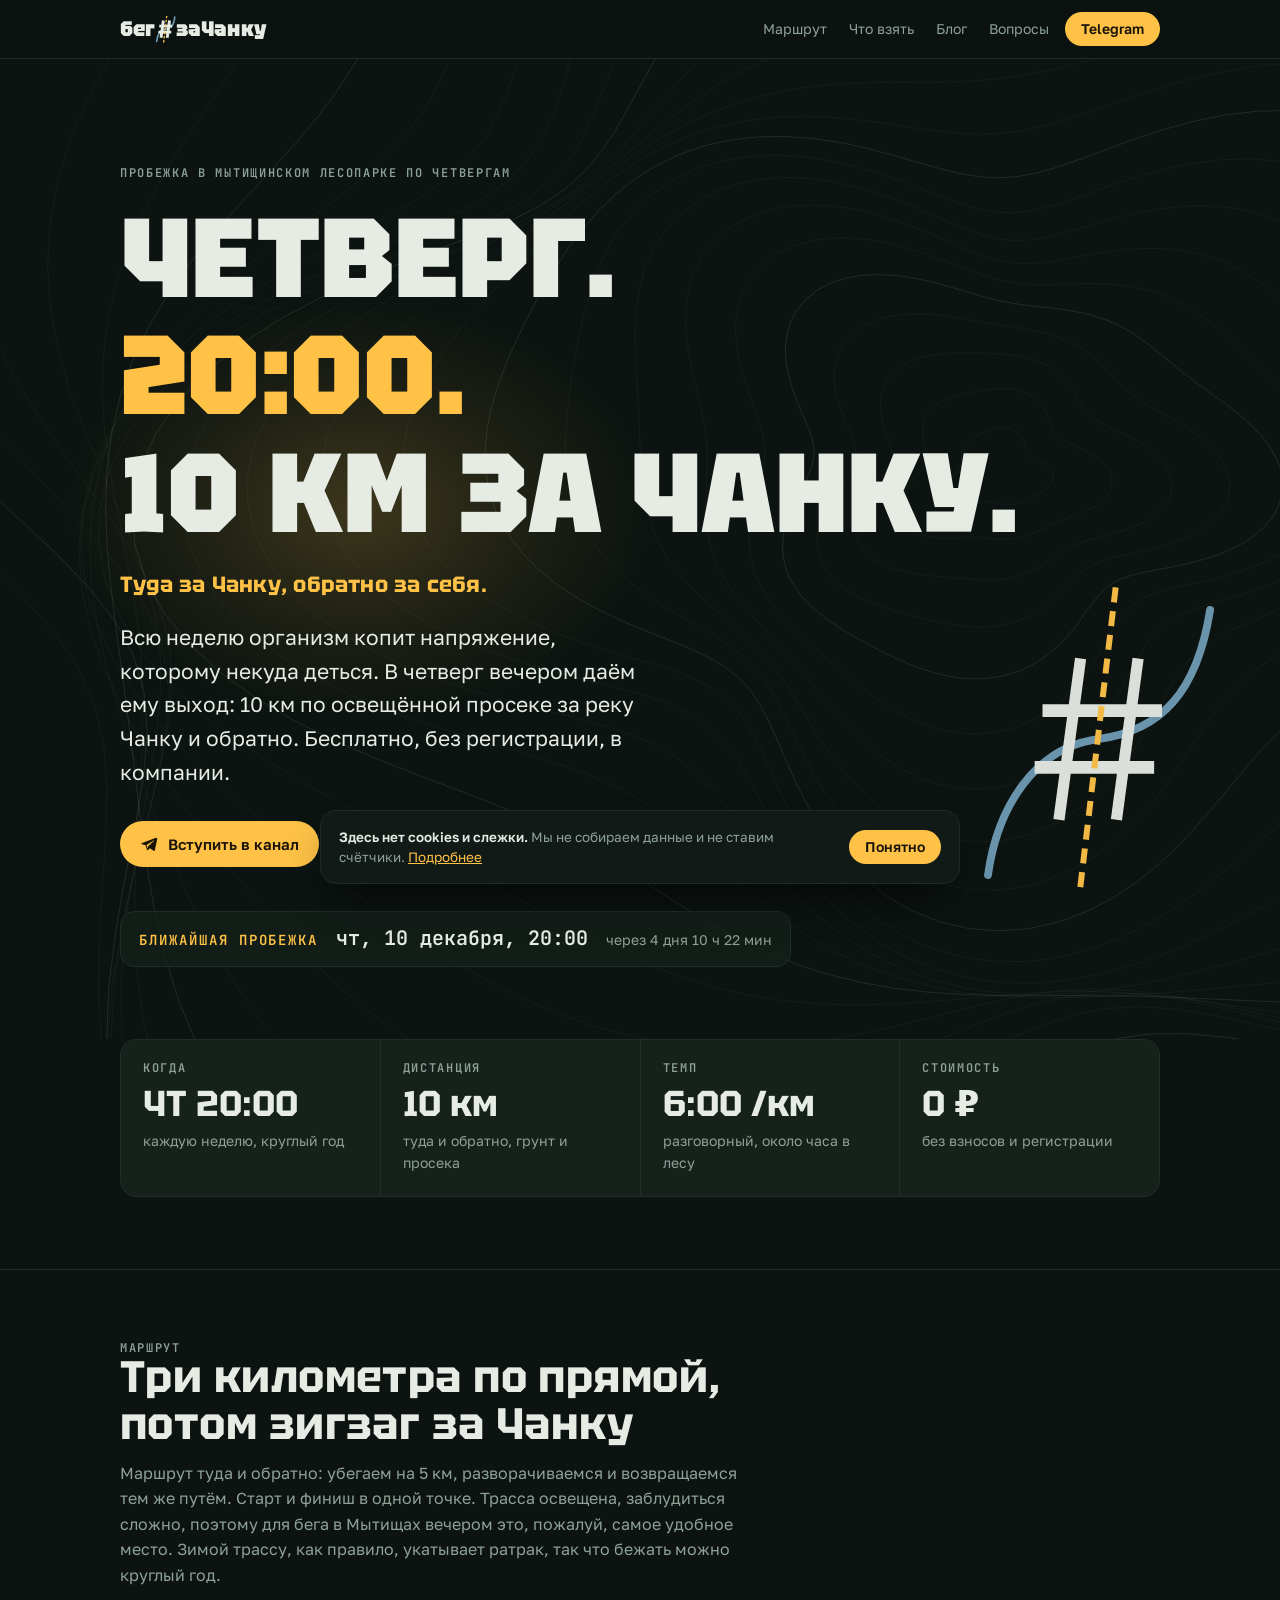
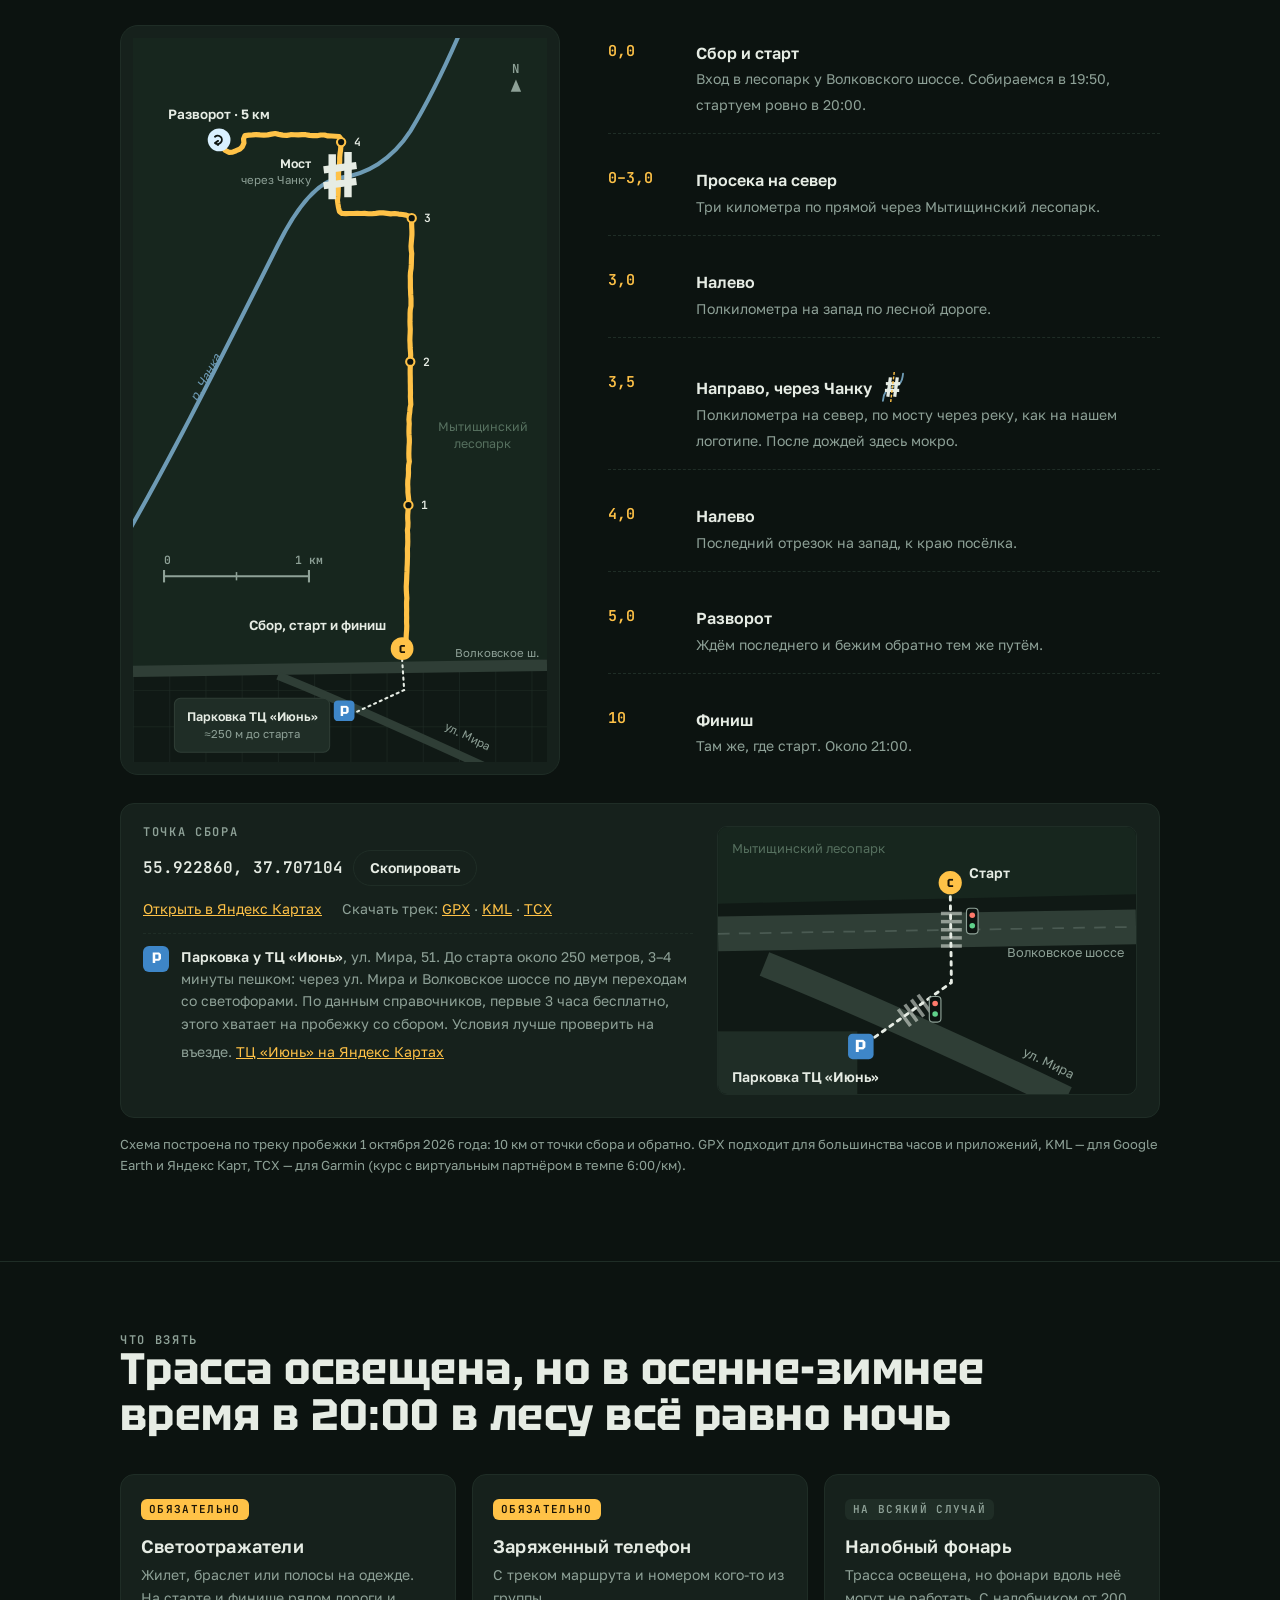
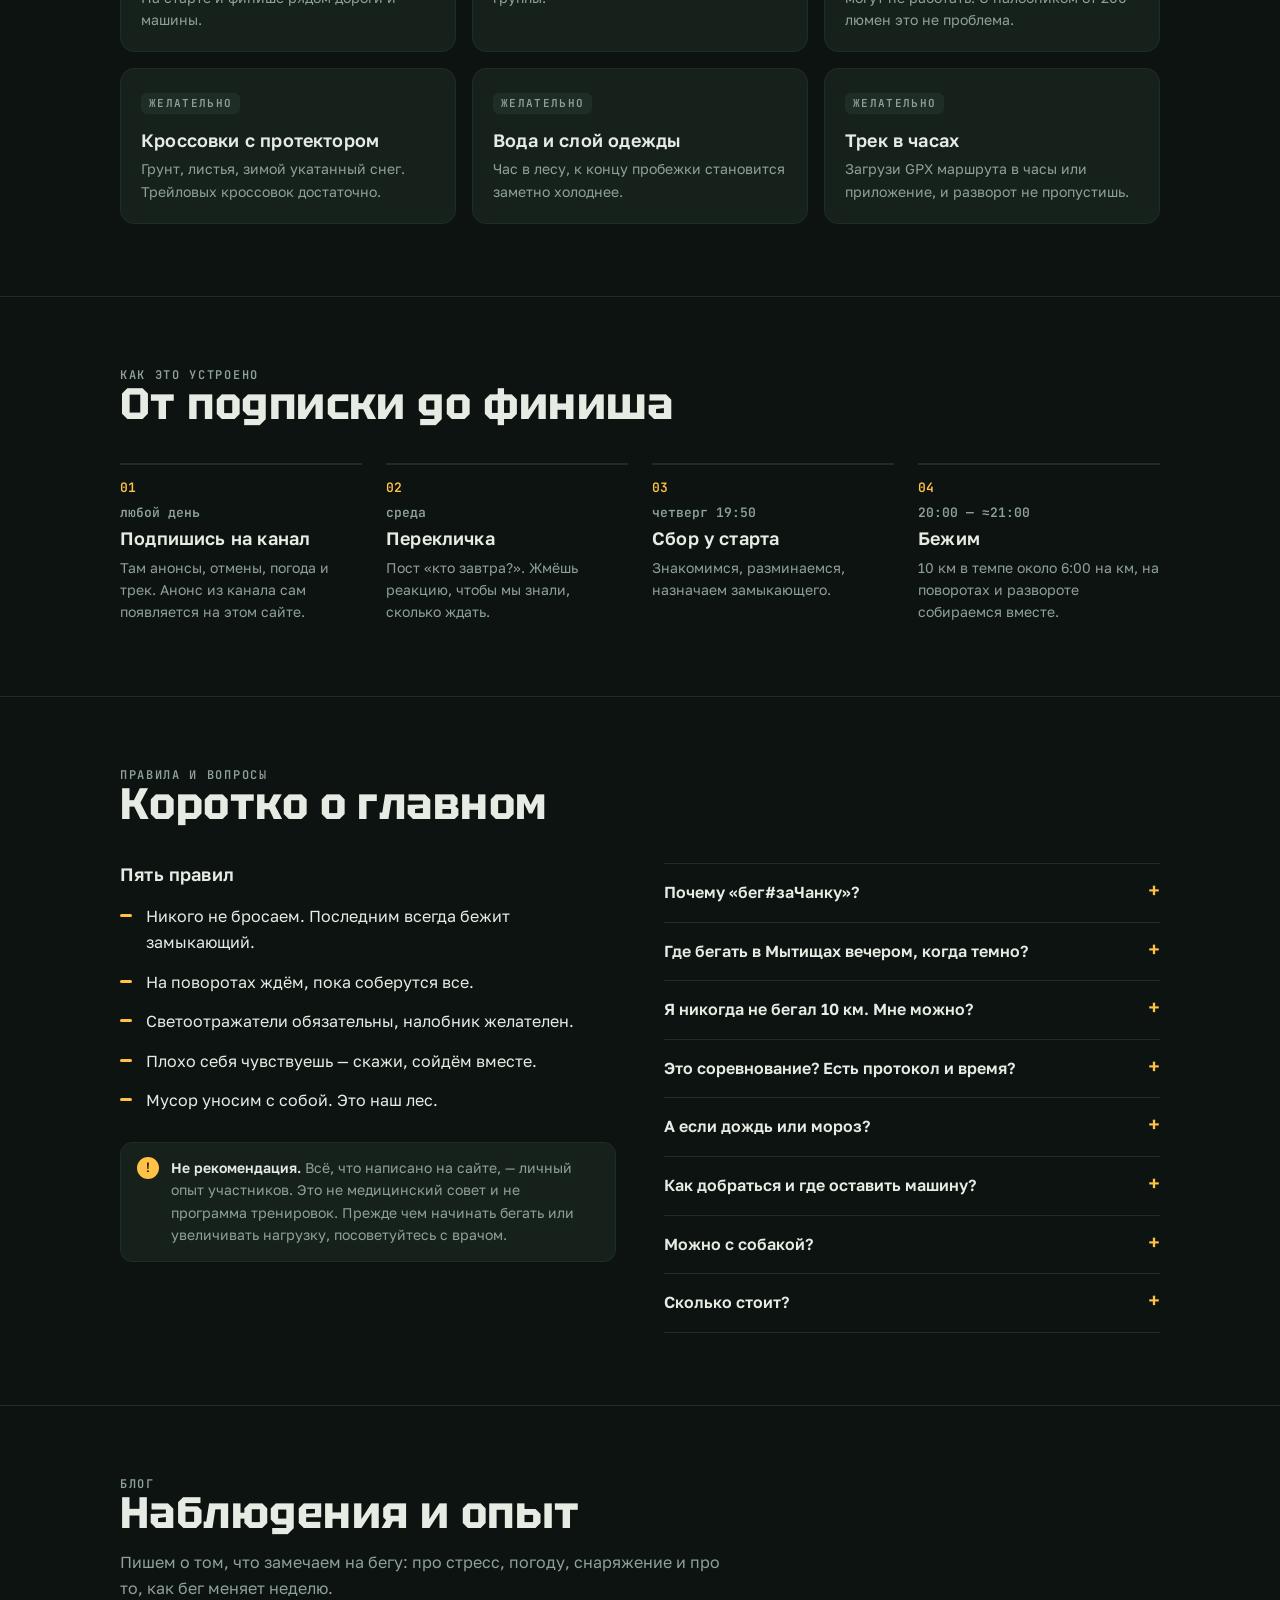
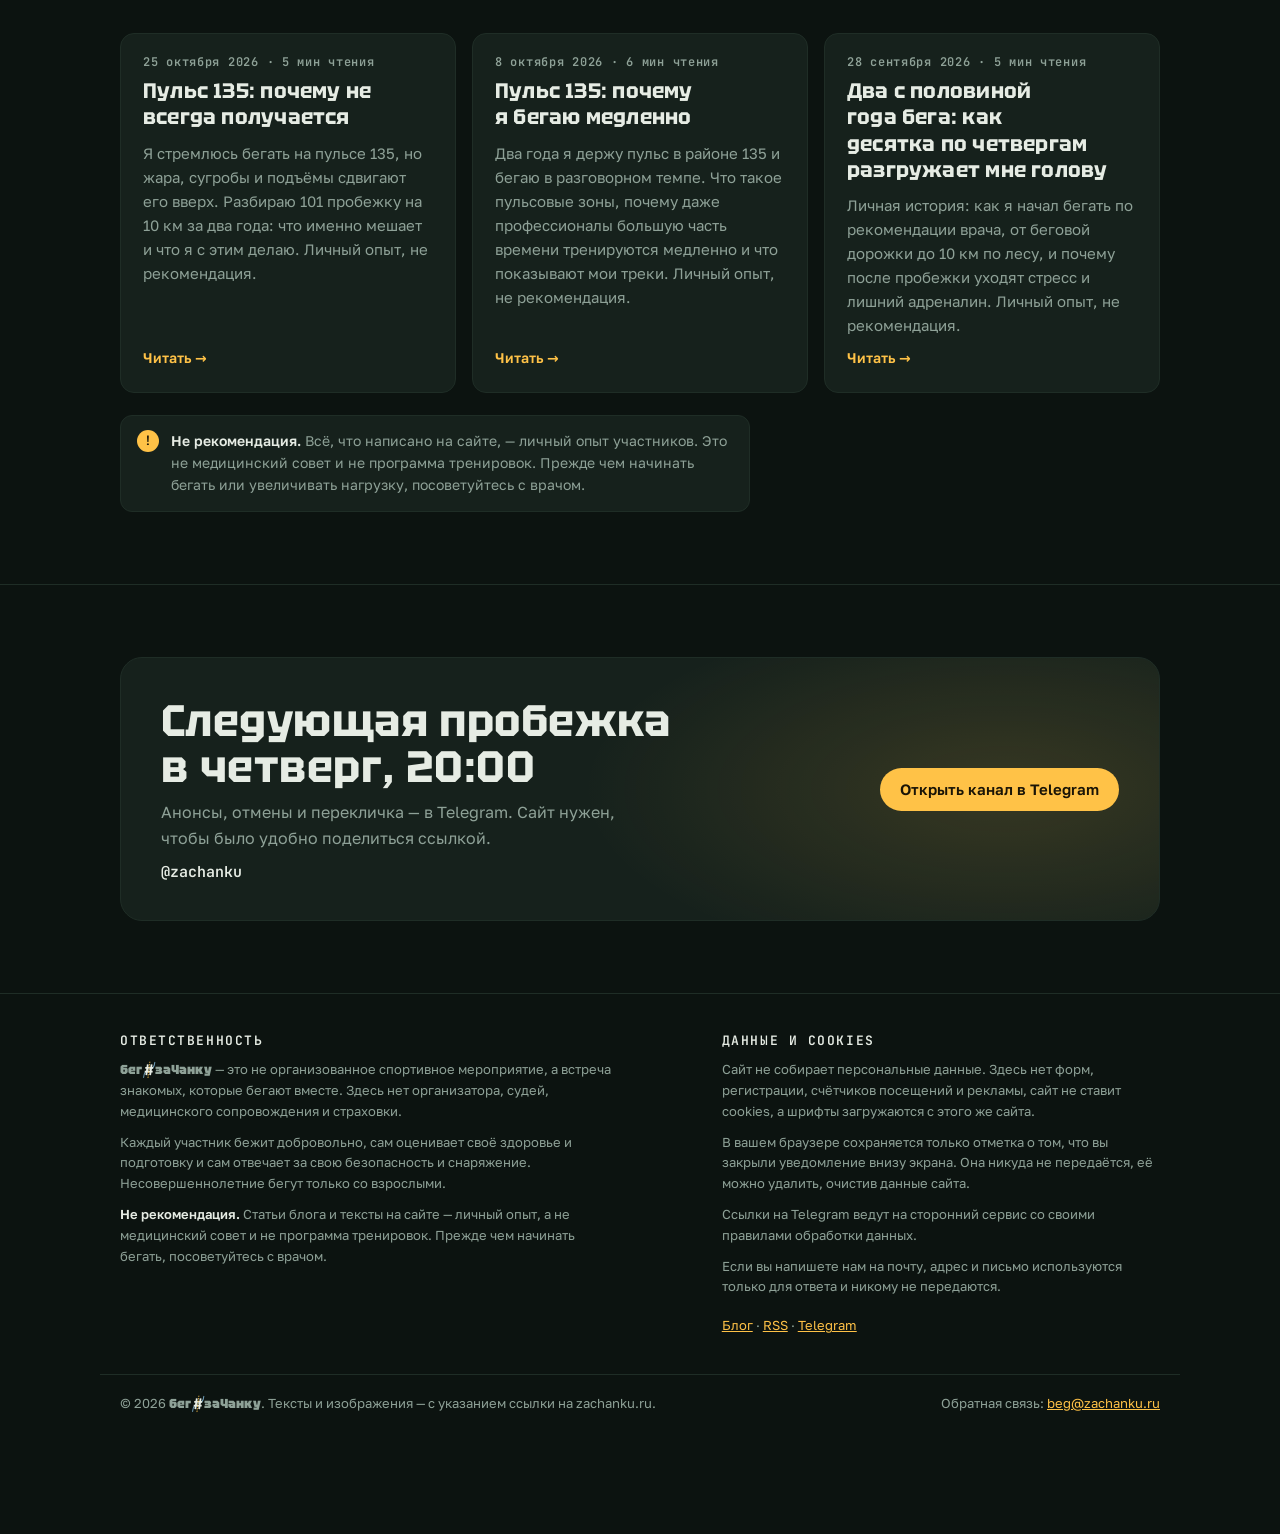
==== commit cc2e3261: "Сборка 2ca5c666c8732446" ====
--- a/index.html
+++ b/index.html
@@ -23,7 +23,7 @@
 <meta name="yandex-verification" content="72e56fcfef06c54b">
 <meta name="google-site-verification" content="7t0e0xvKWA3IDsHYtp95SX0_wBRu3m_1XC_fYd778r8">
 <script type="application/ld+json">{"@context": "https://schema.org", "@type": "WebSite", "name": "бег#заЧанку", "alternateName": "Бег за Чанку", "url": "https://zachanku.ru/", "inLanguage": "ru"}</script>
-<script type="application/ld+json">{"@context": "https://schema.org", "@type": "Event", "name": "Бег за Чанку — вечерняя пробежка 10 км по четвергам", "description": "Бег в Мытищах по четвергам: в 20:00 бежим 10 км по освещённой просеке Мытищинского лесопарка за реку Чанку и обратно, темп около 6:00/км. Без взносов и регистрации.", "startDate": "2026-10-15T20:00:00+03:00", "endDate": "2026-10-15T21:00:00+03:00", "eventStatus": "https://schema.org/EventScheduled", "eventAttendanceMode": "https://schema.org/OfflineEventAttendanceMode", "isAccessibleForFree": true, "eventSchedule": {"@type": "Schedule", "byDay": "https://schema.org/Thursday", "repeatFrequency": "P1W", "startTime": "20:00", "endTime": "21:00", "scheduleTimezone": "Europe/Moscow", "startDate": "2026-10-15"}, "location": {"@type": "Place", "name": "Мытищинский лесопарк, вход в лесопарк у волковского шоссе", "address": {"@type": "PostalAddress", "addressLocality": "Мытищи", "addressRegion": "Московская область", "addressCountry": "RU"}, "geo": {"@type": "GeoCoordinates", "latitude": 55.92286, "longitude": 37.707104}}, "organizer": {"@type": "Organization", "name": "бег#заЧанку", "url": "https://zachanku.ru/"}, "offers": {"@type": "Offer", "price": 0, "priceCurrency": "RUB", "url": "https://zachanku.ru/", "availability": "https://schema.org/InStock"}, "image": "https://zachanku.ru/og.png"}</script>
+<script type="application/ld+json">{"@context": "https://schema.org", "@type": "Event", "name": "Бег за Чанку — вечерняя пробежка 10 км по четвергам", "description": "Бег в Мытищах по четвергам: в 20:00 бежим 10 км по освещённой просеке Мытищинского лесопарка за реку Чанку и обратно, темп около 6:00/км. Без взносов и регистрации.", "startDate": "2026-11-05T20:00:00+03:00", "endDate": "2026-11-05T21:00:00+03:00", "eventStatus": "https://schema.org/EventScheduled", "eventAttendanceMode": "https://schema.org/OfflineEventAttendanceMode", "isAccessibleForFree": true, "eventSchedule": {"@type": "Schedule", "byDay": "https://schema.org/Thursday", "repeatFrequency": "P1W", "startTime": "20:00", "endTime": "21:00", "scheduleTimezone": "Europe/Moscow", "startDate": "2026-11-05"}, "location": {"@type": "Place", "name": "Мытищинский лесопарк, вход в лесопарк у волковского шоссе", "address": {"@type": "PostalAddress", "addressLocality": "Мытищи", "addressRegion": "Московская область", "addressCountry": "RU"}, "geo": {"@type": "GeoCoordinates", "latitude": 55.92286, "longitude": 37.707104}}, "organizer": {"@type": "Organization", "name": "бег#заЧанку", "url": "https://zachanku.ru/"}, "offers": {"@type": "Offer", "price": 0, "priceCurrency": "RUB", "url": "https://zachanku.ru/", "availability": "https://schema.org/InStock"}, "image": "https://zachanku.ru/og.png"}</script>
 </head>
 <body>
 <header class="top">
@@ -55,12 +55,12 @@
       </div>
       <div class="next" id="next" aria-live="polite">
         <span class="eyebrow">Ближайшая пробежка</span>
-        <b id="nextDate">чт, 15 октября, 20:00</b>
+        <b id="nextDate">чт, 5 ноября, 20:00</b>
         <span id="nextIn"></span>
       </div>
-      <div class="weather" id="weather" data-run="2026-10-15T20:00"><div class="w-head">Прогноз на четверг, 15 октября, 20:00–21:00</div><div class="w-main"><b>+6 °C</b> <span>ощущается как +4 °C</span> <span>· переменная облачность</span></div><div class="w-row">осадки 3% · ветер 1 м/с</div><div class="w-upd">Обновлено 11 октября в 01:00</div><div class="w-src">У точки сбора · данные <a href="https://open-meteo.com/" target="_blank" rel="noopener">Open-Meteo</a> (CC BY 4.0) · <a href="https://yandex.ru/pogoda/?lat=55.92286&amp;lon=37.707104" target="_blank" rel="noopener">Подробнее на Яндекс Погоде →</a></div></div>
+      <div class="weather" id="weather" data-run="2026-11-05T20:00"><div class="w-head">Прогноз на четверг, 5 ноября, 20:00–21:00</div><div class="w-main"><b>+3 °C</b> <span>ощущается как 0 °C</span> <span>· пасмурно</span></div><div class="w-row">осадки 36% · ветер 2 м/с</div><div class="w-upd">Обновлено 31 октября в 21:45</div><div class="w-src">У точки сбора · данные <a href="https://open-meteo.com/" target="_blank" rel="noopener">Open-Meteo</a> (CC BY 4.0) · <a href="https://yandex.ru/pogoda/?lat=55.92286&amp;lon=37.707104" target="_blank" rel="noopener">Подробнее на Яндекс Погоде →</a></div></div>
       <div class="announce" id="announce" hidden><b>Анонс из канала</b><p></p><a href="https://t.me/zachanku" target="_blank" rel="noopener">Открыть пост в Telegram →</a></div>
-      <script type="application/json" id="announce-data">{"status": "ok", "text": "Сегодня бежим, всё в силе ✅\nСбор в 19:50, старт в 20:00. Погода: +10 °C, ощущается как +8 °C · пасмурно. На трассе опавшая листва.\nНе забудь светоотражатели. Кто ещё не отметился — 🫡 ☝️.", "date": "2026-10-08T03:29:23+00:00", "url": "https://t.me/zachanku/14"}</script>
+      <script type="application/json" id="announce-data">{"status": "ok", "text": "Сегодня бежим, всё в силе ✅\nСбор в 19:50, старт в 20:00. +7°, пасмурно, без осадков. Мокро и листва — ставь ногу аккуратнее на спуске к Чанке.\nНе забудь светоотражатели. Кто ещё не отметился — 🫡.", "date": "2026-10-29T12:10:17+00:00", "url": "https://t.me/zachanku/25"}</script>
     </div>
   </section>
 
@@ -229,7 +229,7 @@
       <div class="eyebrow">Блог</div>
       <h2>Наблюдения и опыт</h2>
       <p class="lead">Пишем о том, что замечаем на бегу: про стресс, погоду, снаряжение и про то, как бег меняет неделю.</p>
-      <div class="posts"><a class="post-card" href="blog/puls-135/"><span class="meta">8 октября 2026 · 6 мин чтения</span><h3>Пульс 135: почему я бегаю медленно</h3><p>Два года я держу пульс в районе 135 и бегаю в разговорном темпе. Что такое пульсовые зоны, почему даже профессионалы большую часть времени тренируются медленно и что показывают мои треки. Личный опыт, не рекомендация.</p><span class="more">Читать →</span></a><a class="post-card" href="blog/dva-s-polovinoy-goda-bega/"><span class="meta">28 сентября 2026 · 5 мин чтения</span><h3>Два с половиной года бега: как десятка по четвергам разгружает мне голову</h3><p>Личная история: как я начал бегать по рекомендации врача, от беговой дорожки до 10 км по лесу, и почему после пробежки уходят стресс и лишний адреналин. Личный опыт, не рекомендация.</p><span class="more">Читать →</span></a></div>
+      <div class="posts"><a class="post-card" href="blog/puls-135-ne-vsegda/"><span class="meta">25 октября 2026 · 5 мин чтения</span><h3>Пульс 135: почему не всегда получается</h3><p>Я стремлюсь бегать на пульсе 135, но жара, сугробы и подъёмы сдвигают его вверх. Разбираю 101 пробежку на 10 км за два года: что именно мешает и что я с этим делаю. Личный опыт, не рекомендация.</p><span class="more">Читать →</span></a><a class="post-card" href="blog/puls-135/"><span class="meta">8 октября 2026 · 6 мин чтения</span><h3>Пульс 135: почему я бегаю медленно</h3><p>Два года я держу пульс в районе 135 и бегаю в разговорном темпе. Что такое пульсовые зоны, почему даже профессионалы большую часть времени тренируются медленно и что показывают мои треки. Личный опыт, не рекомендация.</p><span class="more">Читать →</span></a><a class="post-card" href="blog/dva-s-polovinoy-goda-bega/"><span class="meta">28 сентября 2026 · 5 мин чтения</span><h3>Два с половиной года бега: как десятка по четвергам разгружает мне голову</h3><p>Личная история: как я начал бегать по рекомендации врача, от беговой дорожки до 10 км по лесу, и почему после пробежки уходят стресс и лишний адреналин. Личный опыт, не рекомендация.</p><span class="more">Читать →</span></a></div>
       <div class="disclaimer" style="margin-top:22px"><p><b>Не рекомендация.</b> Всё, что написано на сайте, — личный опыт участников. Это не медицинский совет и не программа тренировок. Прежде чем начинать бегать или увеличивать нагрузку, посоветуйтесь с врачом.</p></div>
     </div>
   </section>
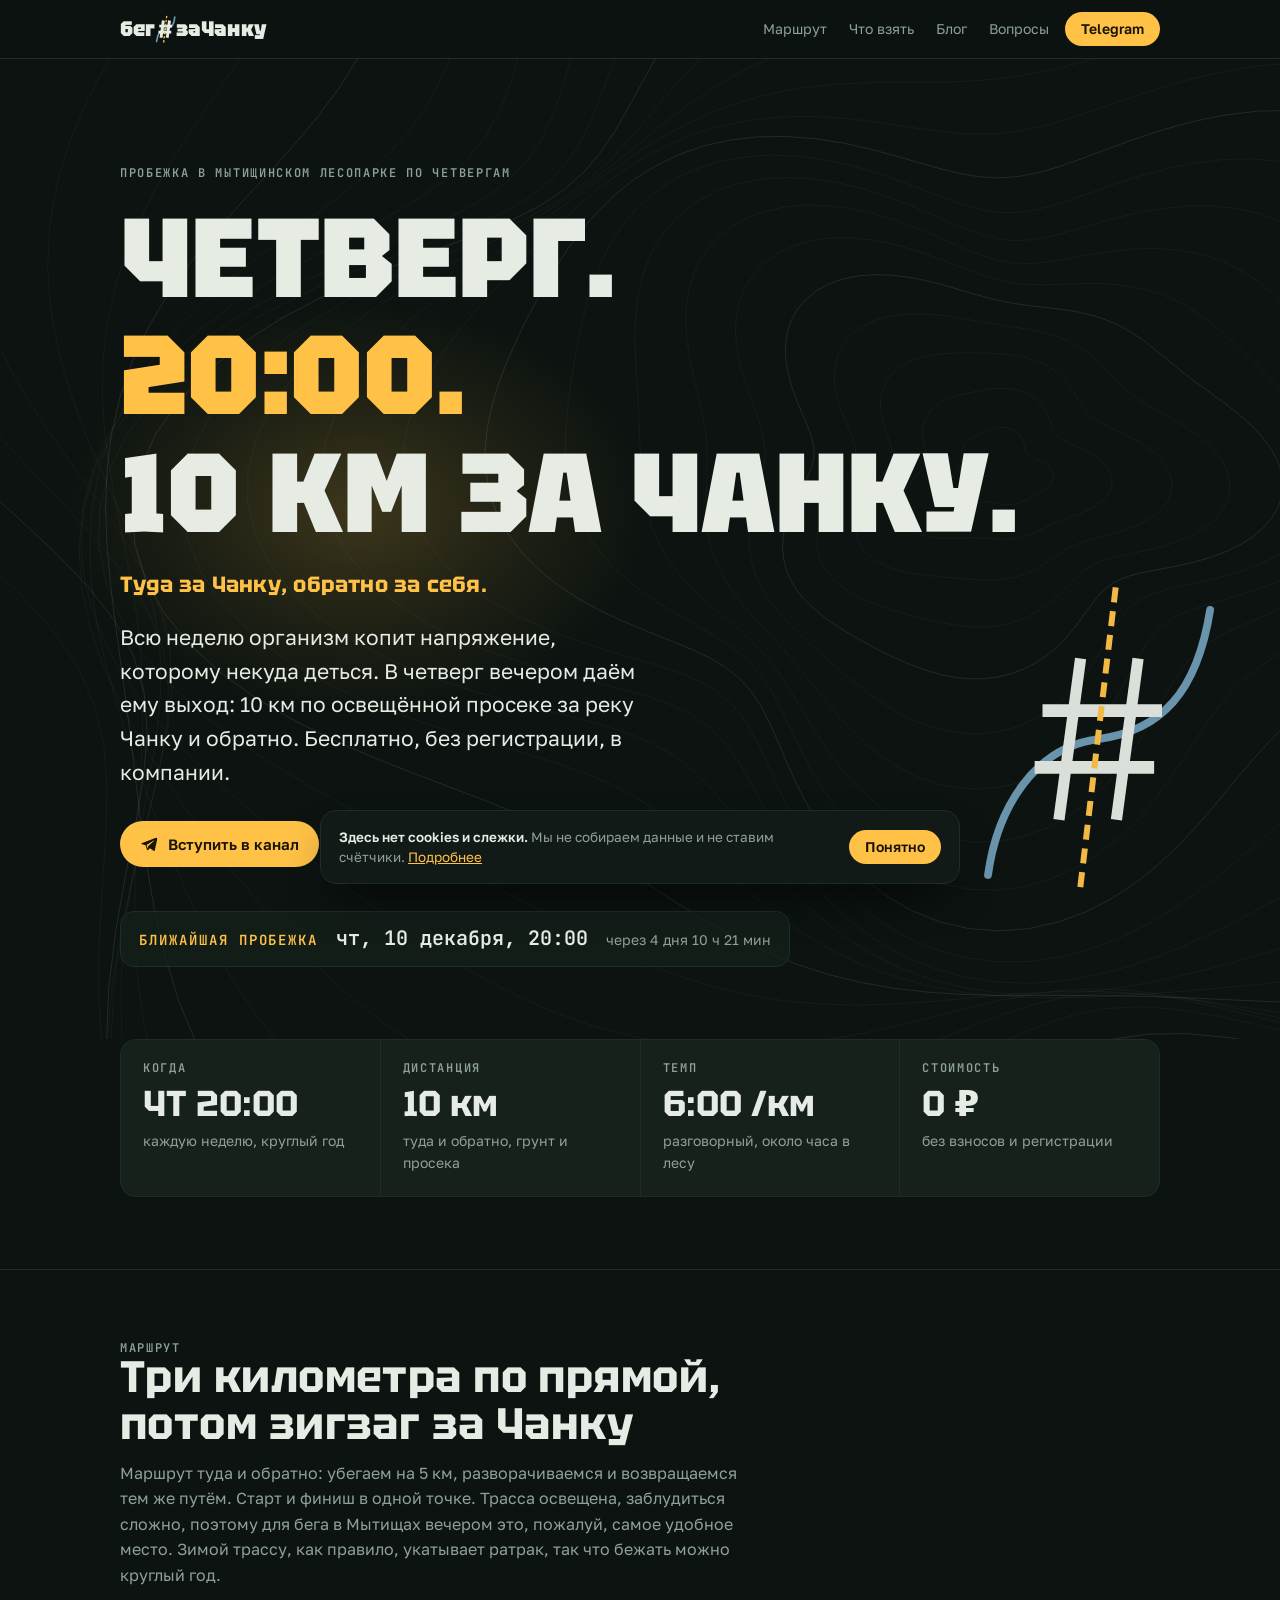
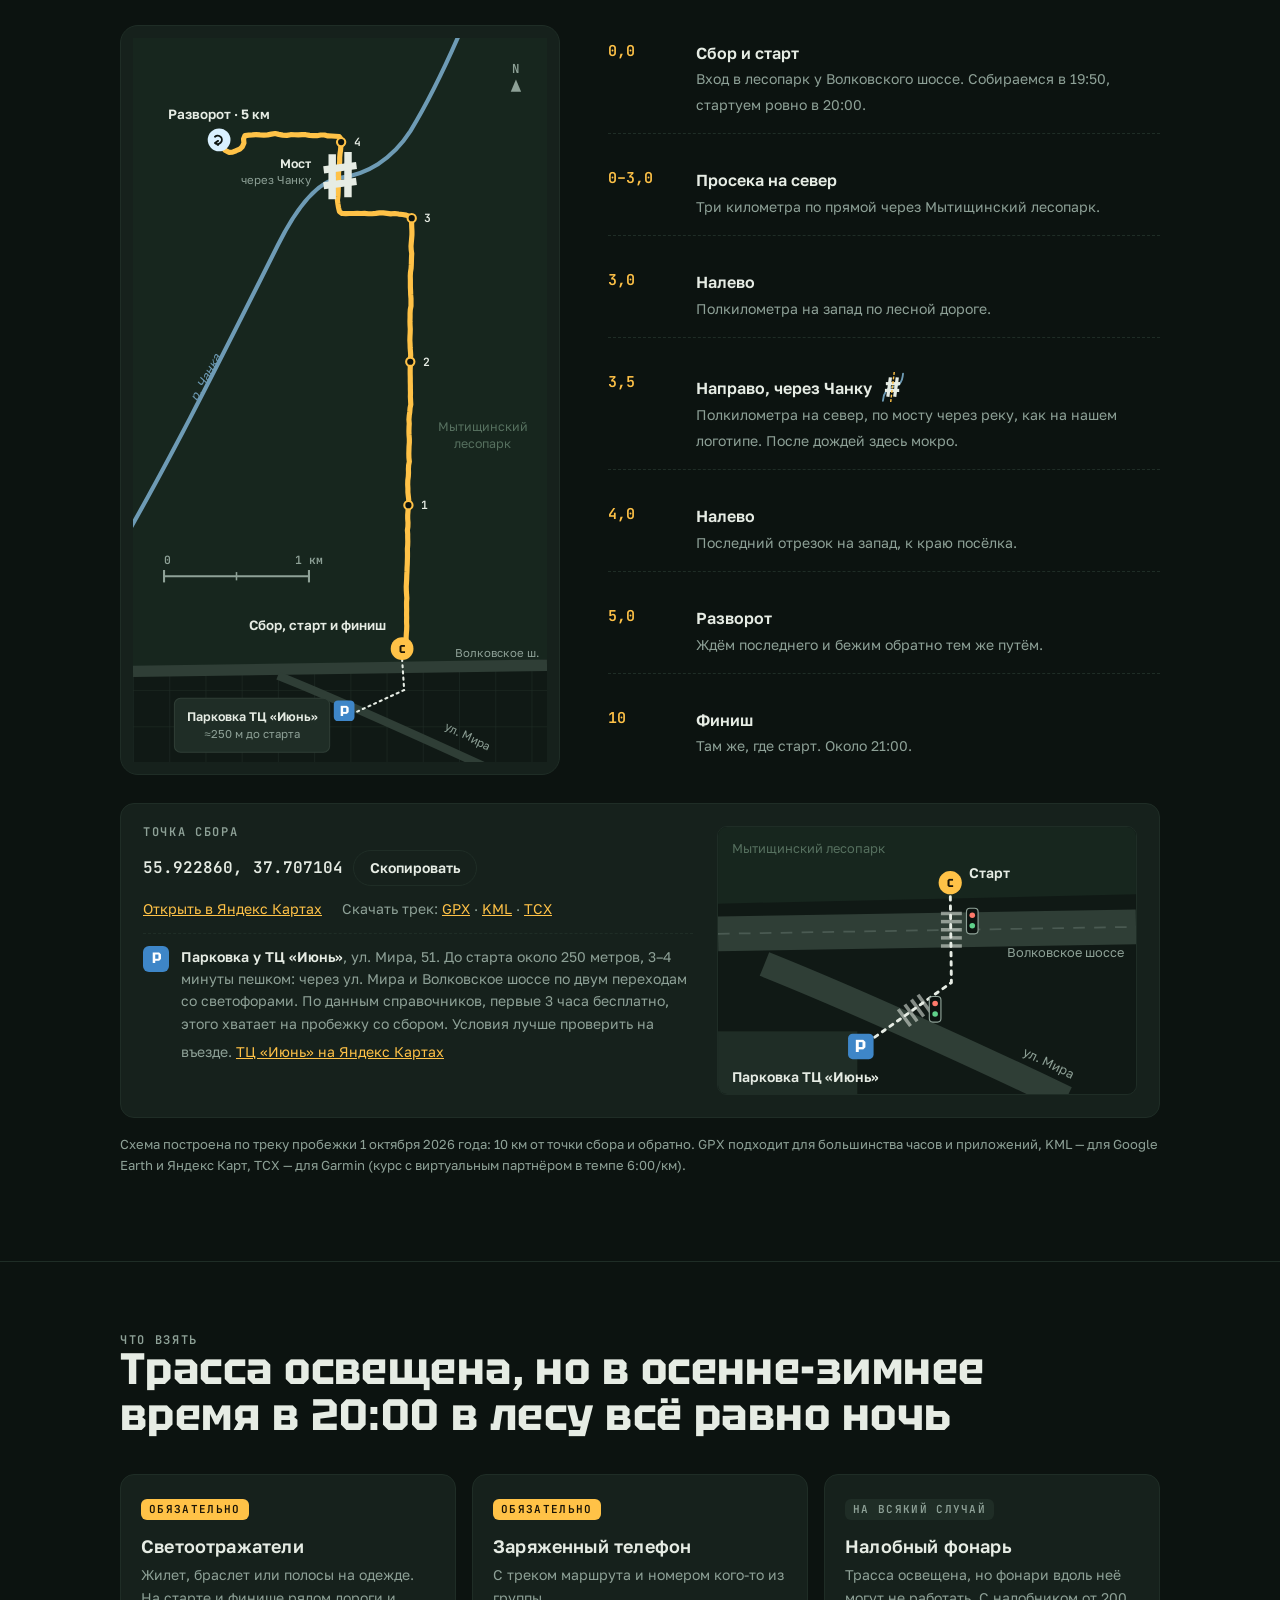
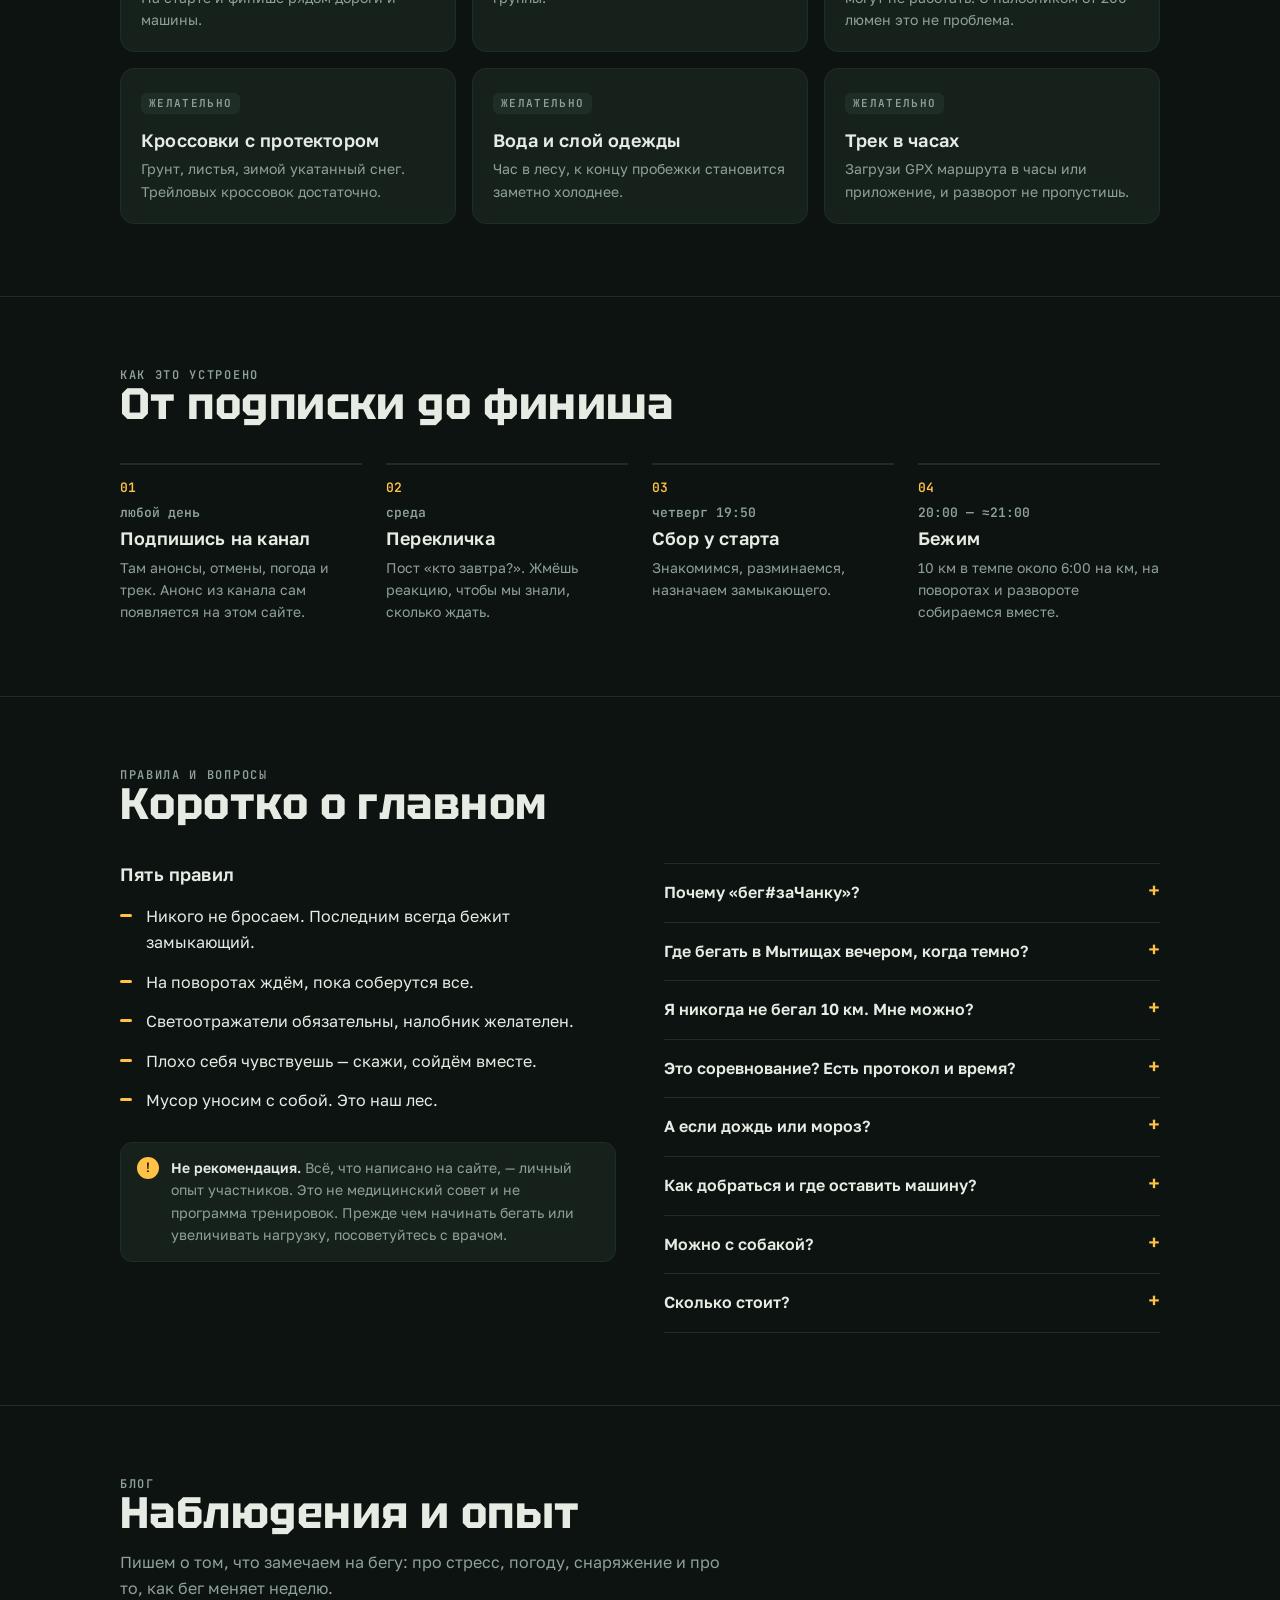
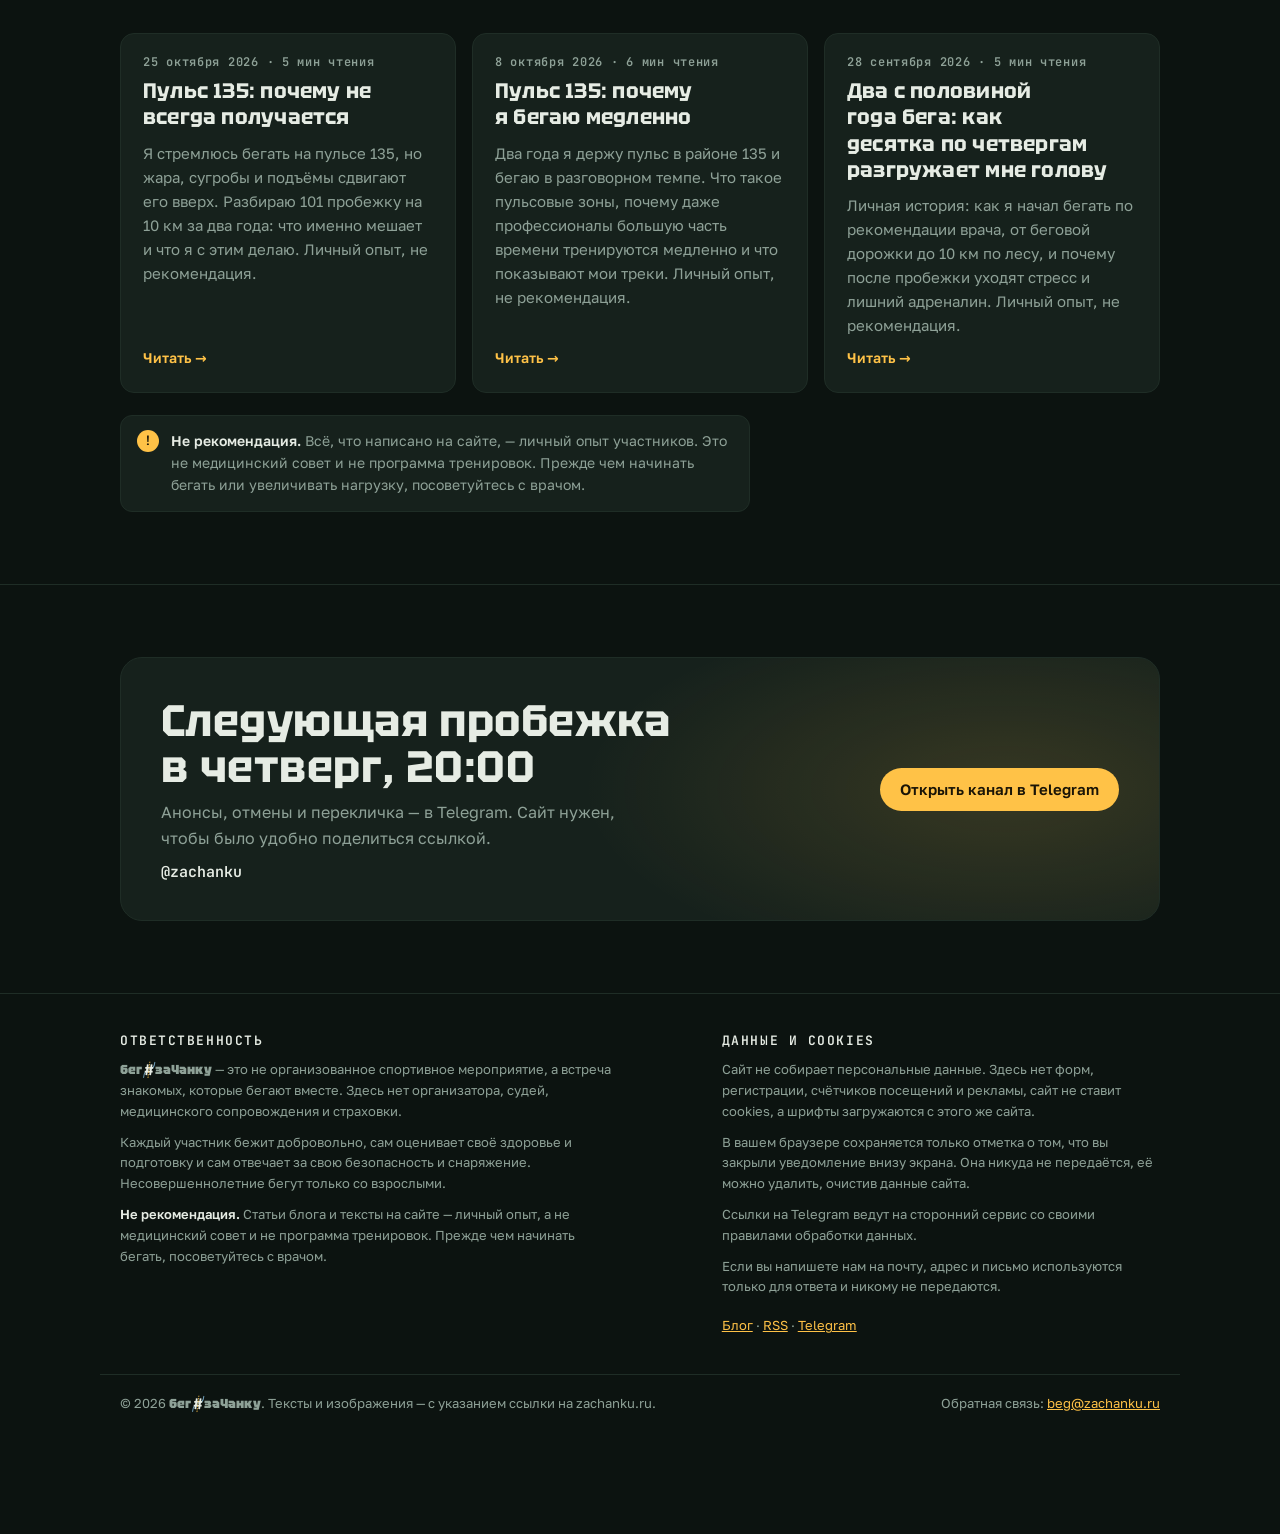
==== commit 67bf2390: "Сборка a18048996a18c921" ====
--- a/index.html
+++ b/index.html
@@ -23,7 +23,7 @@
 <meta name="yandex-verification" content="72e56fcfef06c54b">
 <meta name="google-site-verification" content="7t0e0xvKWA3IDsHYtp95SX0_wBRu3m_1XC_fYd778r8">
 <script type="application/ld+json">{"@context": "https://schema.org", "@type": "WebSite", "name": "бег#заЧанку", "alternateName": "Бег за Чанку", "url": "https://zachanku.ru/", "inLanguage": "ru"}</script>
-<script type="application/ld+json">{"@context": "https://schema.org", "@type": "Event", "name": "Бег за Чанку — вечерняя пробежка 10 км по четвергам", "description": "Бег в Мытищах по четвергам: в 20:00 бежим 10 км по освещённой просеке Мытищинского лесопарка за реку Чанку и обратно, темп около 6:00/км. Без взносов и регистрации.", "startDate": "2026-11-05T20:00:00+03:00", "endDate": "2026-11-05T21:00:00+03:00", "eventStatus": "https://schema.org/EventScheduled", "eventAttendanceMode": "https://schema.org/OfflineEventAttendanceMode", "isAccessibleForFree": true, "eventSchedule": {"@type": "Schedule", "byDay": "https://schema.org/Thursday", "repeatFrequency": "P1W", "startTime": "20:00", "endTime": "21:00", "scheduleTimezone": "Europe/Moscow", "startDate": "2026-11-05"}, "location": {"@type": "Place", "name": "Мытищинский лесопарк, вход в лесопарк у волковского шоссе", "address": {"@type": "PostalAddress", "addressLocality": "Мытищи", "addressRegion": "Московская область", "addressCountry": "RU"}, "geo": {"@type": "GeoCoordinates", "latitude": 55.92286, "longitude": 37.707104}}, "organizer": {"@type": "Organization", "name": "бег#заЧанку", "url": "https://zachanku.ru/"}, "offers": {"@type": "Offer", "price": 0, "priceCurrency": "RUB", "url": "https://zachanku.ru/", "availability": "https://schema.org/InStock"}, "image": "https://zachanku.ru/og.png"}</script>
+<script type="application/ld+json">{"@context": "https://schema.org", "@type": "Event", "name": "Бег за Чанку — вечерняя пробежка 10 км по четвергам", "description": "Бег в Мытищах по четвергам: в 20:00 бежим 10 км по освещённой просеке Мытищинского лесопарка за реку Чанку и обратно, темп около 6:00/км. Без взносов и регистрации.", "startDate": "2026-11-12T20:00:00+03:00", "endDate": "2026-11-12T21:00:00+03:00", "eventStatus": "https://schema.org/EventScheduled", "eventAttendanceMode": "https://schema.org/OfflineEventAttendanceMode", "isAccessibleForFree": true, "eventSchedule": {"@type": "Schedule", "byDay": "https://schema.org/Thursday", "repeatFrequency": "P1W", "startTime": "20:00", "endTime": "21:00", "scheduleTimezone": "Europe/Moscow", "startDate": "2026-11-12"}, "location": {"@type": "Place", "name": "Мытищинский лесопарк, вход в лесопарк у волковского шоссе", "address": {"@type": "PostalAddress", "addressLocality": "Мытищи", "addressRegion": "Московская область", "addressCountry": "RU"}, "geo": {"@type": "GeoCoordinates", "latitude": 55.92286, "longitude": 37.707104}}, "organizer": {"@type": "Organization", "name": "бег#заЧанку", "url": "https://zachanku.ru/"}, "offers": {"@type": "Offer", "price": 0, "priceCurrency": "RUB", "url": "https://zachanku.ru/", "availability": "https://schema.org/InStock"}, "image": "https://zachanku.ru/og.png"}</script>
 </head>
 <body>
 <header class="top">
@@ -55,12 +55,12 @@
       </div>
       <div class="next" id="next" aria-live="polite">
         <span class="eyebrow">Ближайшая пробежка</span>
-        <b id="nextDate">чт, 5 ноября, 20:00</b>
+        <b id="nextDate">чт, 12 ноября, 20:00</b>
         <span id="nextIn"></span>
       </div>
-      <div class="weather" id="weather" data-run="2026-11-05T20:00"><div class="w-head">Прогноз на четверг, 5 ноября, 20:00–21:00</div><div class="w-main"><b>+3 °C</b> <span>ощущается как 0 °C</span> <span>· пасмурно</span></div><div class="w-row">осадки 36% · ветер 2 м/с</div><div class="w-upd">Обновлено 31 октября в 21:45</div><div class="w-src">У точки сбора · данные <a href="https://open-meteo.com/" target="_blank" rel="noopener">Open-Meteo</a> (CC BY 4.0) · <a href="https://yandex.ru/pogoda/?lat=55.92286&amp;lon=37.707104" target="_blank" rel="noopener">Подробнее на Яндекс Погоде →</a></div></div>
+      <div class="weather" id="weather" data-run="2026-11-12T20:00"><div class="w-head">Прогноз на четверг, 12 ноября, 20:00–21:00</div><div class="w-main"><b>+3 °C</b> <span>ощущается как −1 °C</span> <span>· пасмурно</span></div><div class="w-row">осадки 16% · ветер 3 м/с</div><div class="w-upd">Обновлено 7 ноября в 15:15</div><div class="w-src">У точки сбора · данные <a href="https://open-meteo.com/" target="_blank" rel="noopener">Open-Meteo</a> (CC BY 4.0) · <a href="https://yandex.ru/pogoda/?lat=55.92286&amp;lon=37.707104" target="_blank" rel="noopener">Подробнее на Яндекс Погоде →</a></div></div>
       <div class="announce" id="announce" hidden><b>Анонс из канала</b><p></p><a href="https://t.me/zachanku" target="_blank" rel="noopener">Открыть пост в Telegram →</a></div>
-      <script type="application/json" id="announce-data">{"status": "ok", "text": "Сегодня бежим, всё в силе ✅\nСбор в 19:50, старт в 20:00. +7°, пасмурно, без осадков. Мокро и листва — ставь ногу аккуратнее на спуске к Чанке.\nНе забудь светоотражатели. Кто ещё не отметился — 🫡.", "date": "2026-10-29T12:10:17+00:00", "url": "https://t.me/zachanku/25"}</script>
+      <script type="application/json" id="announce-data">{"status": "ok", "text": "Сегодня бежим, всё в силе ✅\nСбор в 19:50, старт в 20:00. +3°, пасмурно, без осадков. Мокро и листва — ставь ногу аккуратнее на спуске к Чанке.\nНе забудь светоотражатели. Кто ещё не отметился — 🫡.", "date": "2026-11-05T12:00:19+00:00", "url": "https://t.me/zachanku/29"}</script>
     </div>
   </section>
 
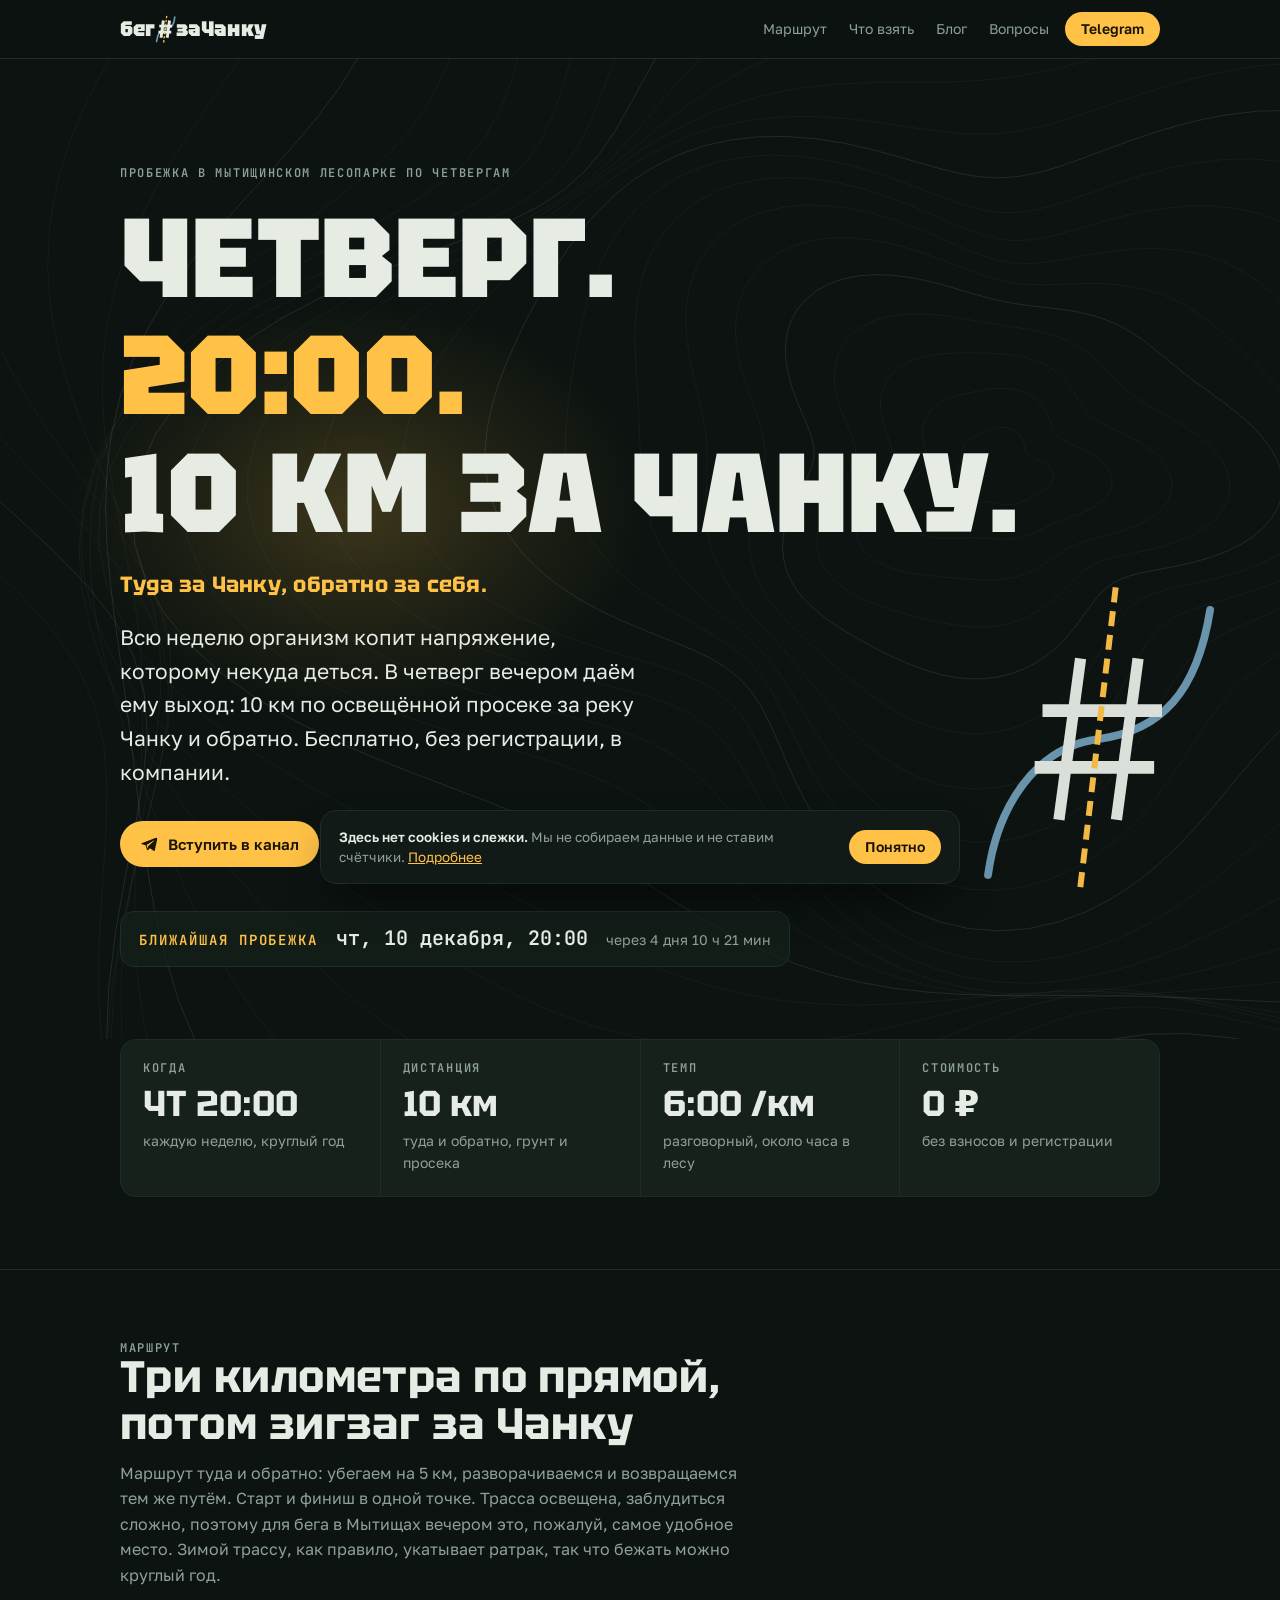
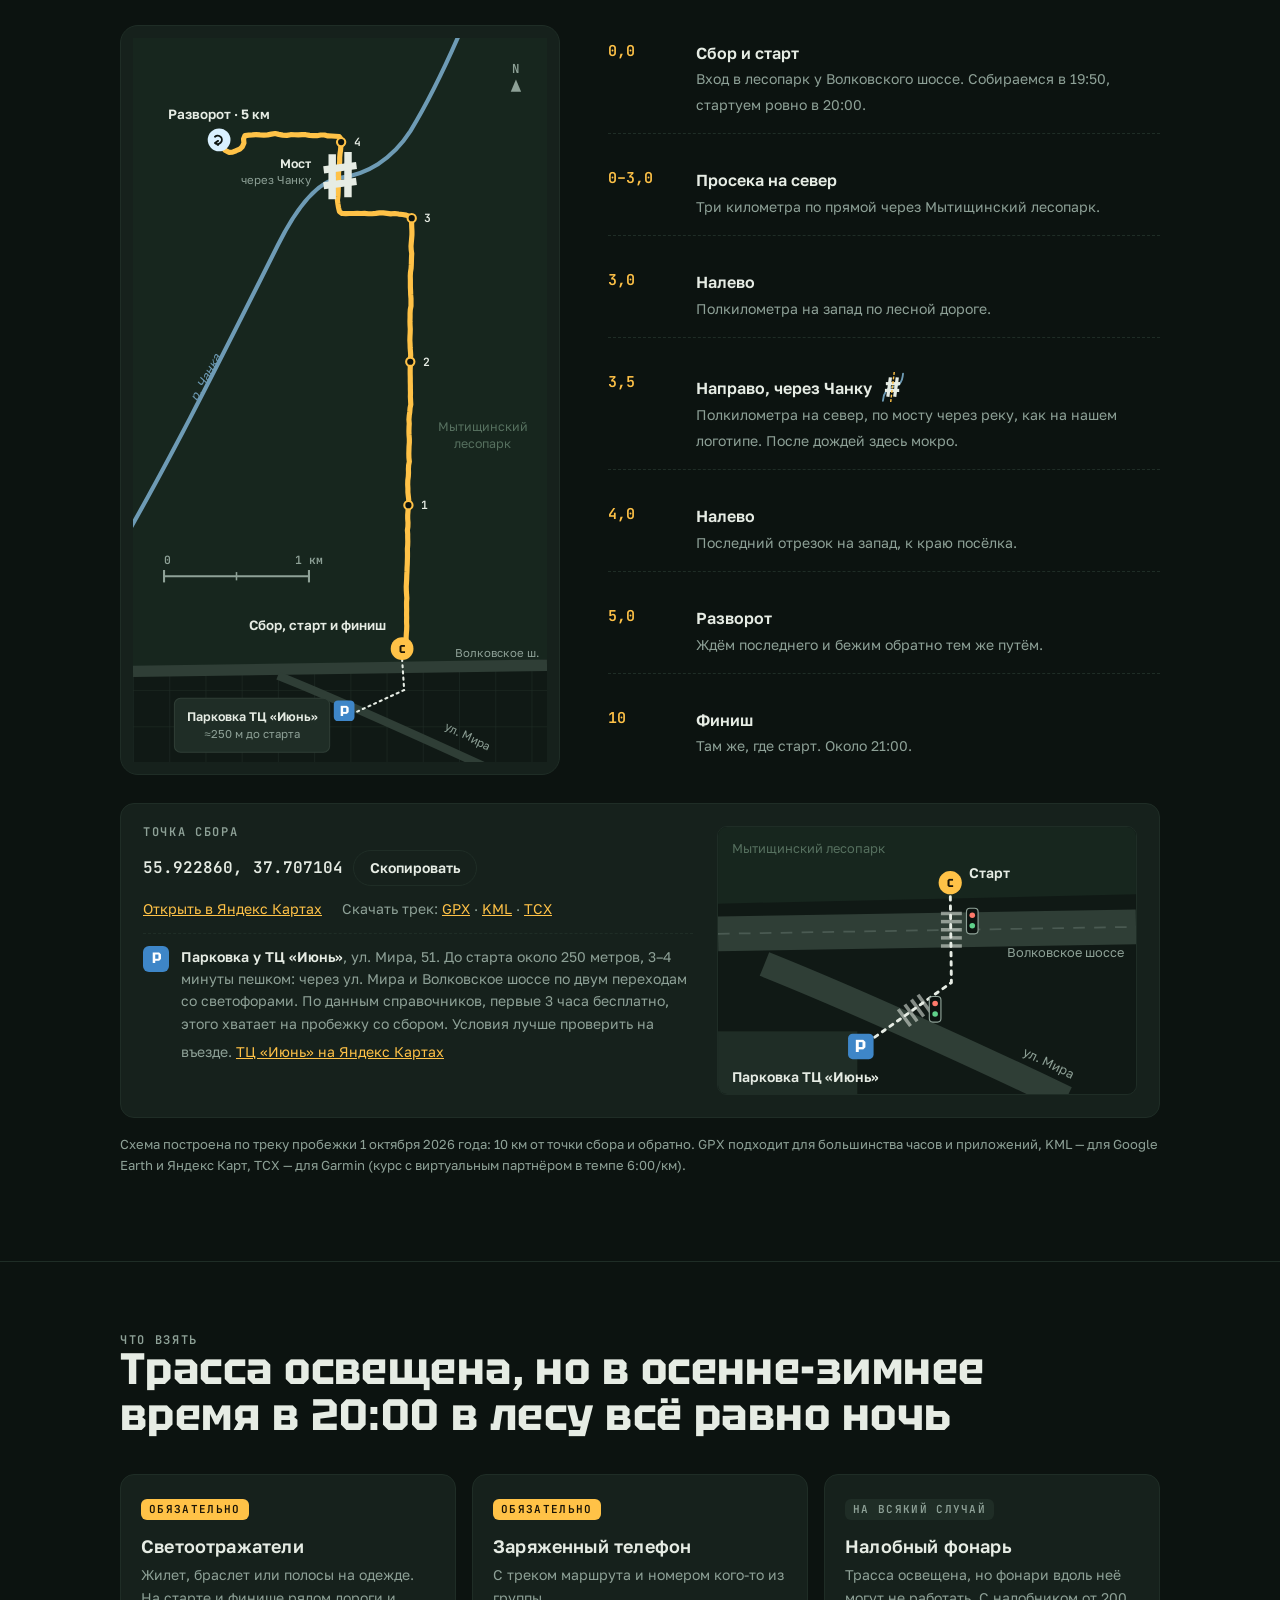
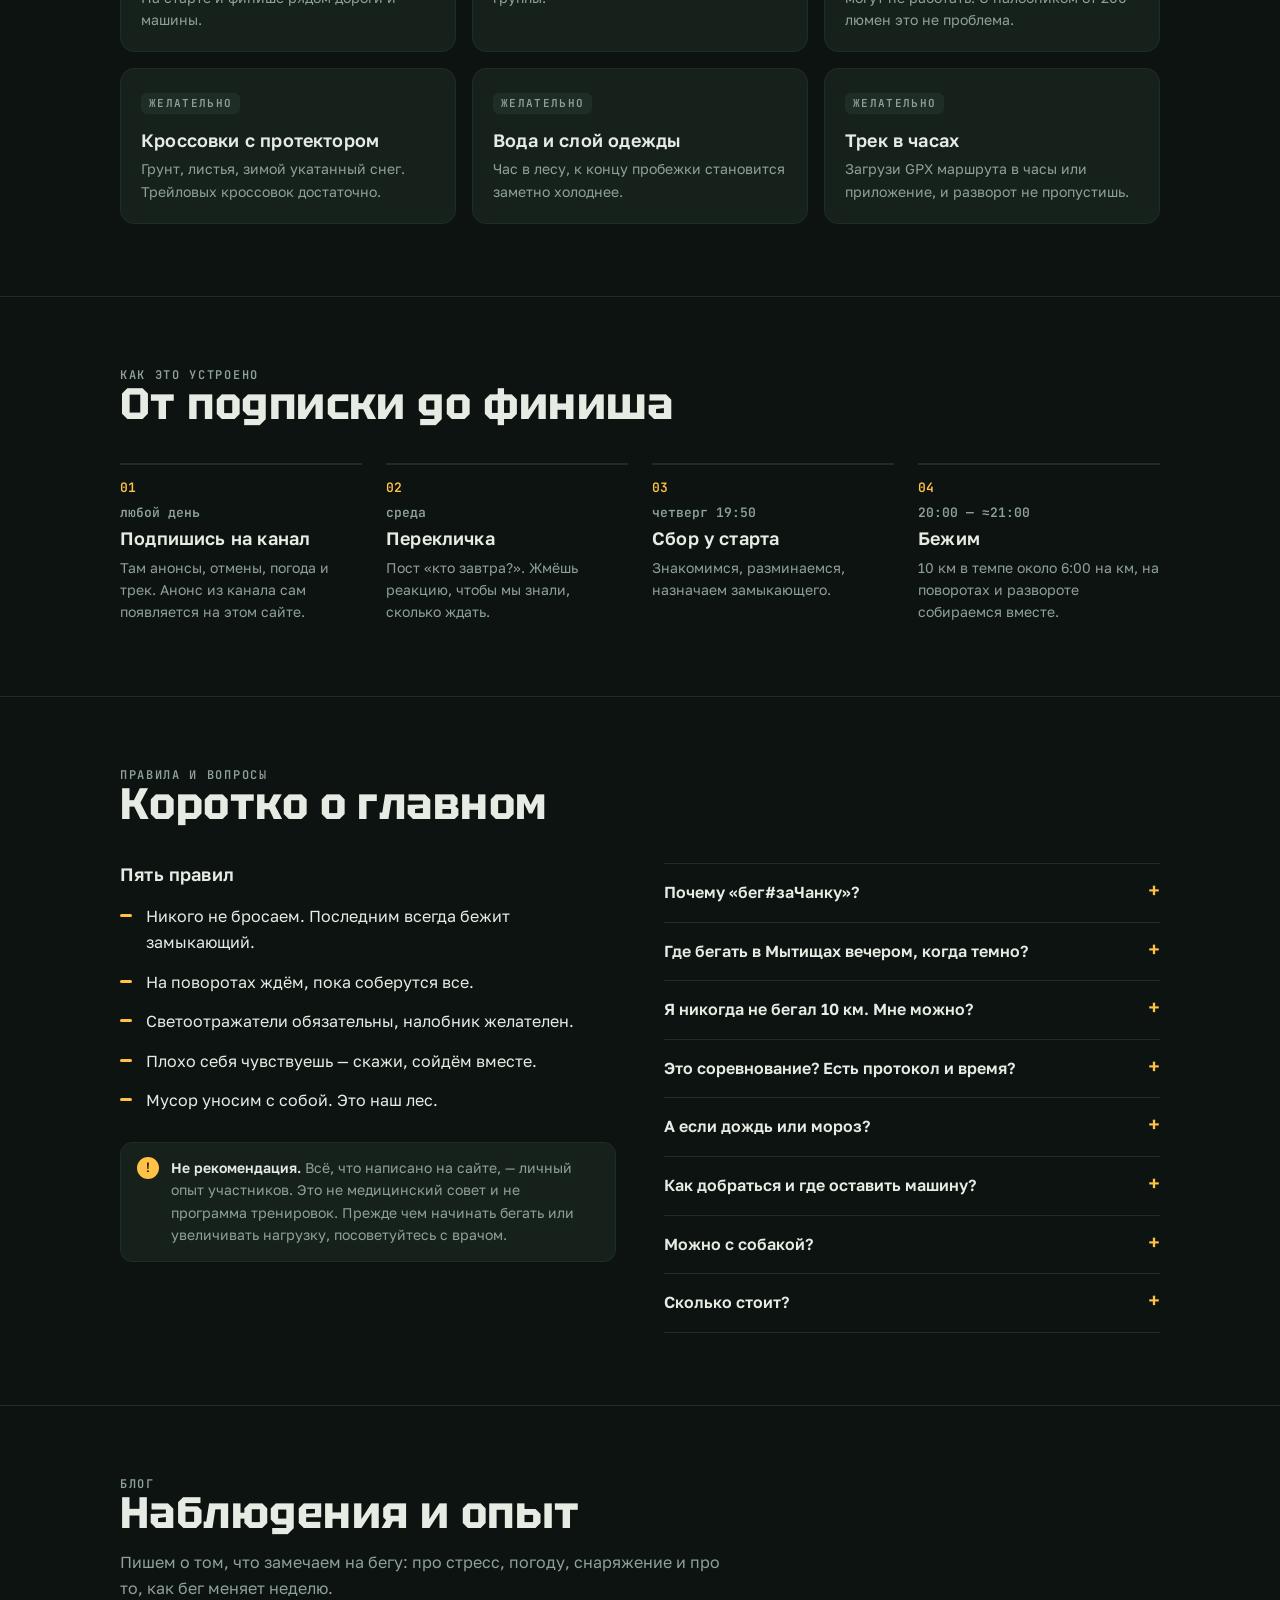
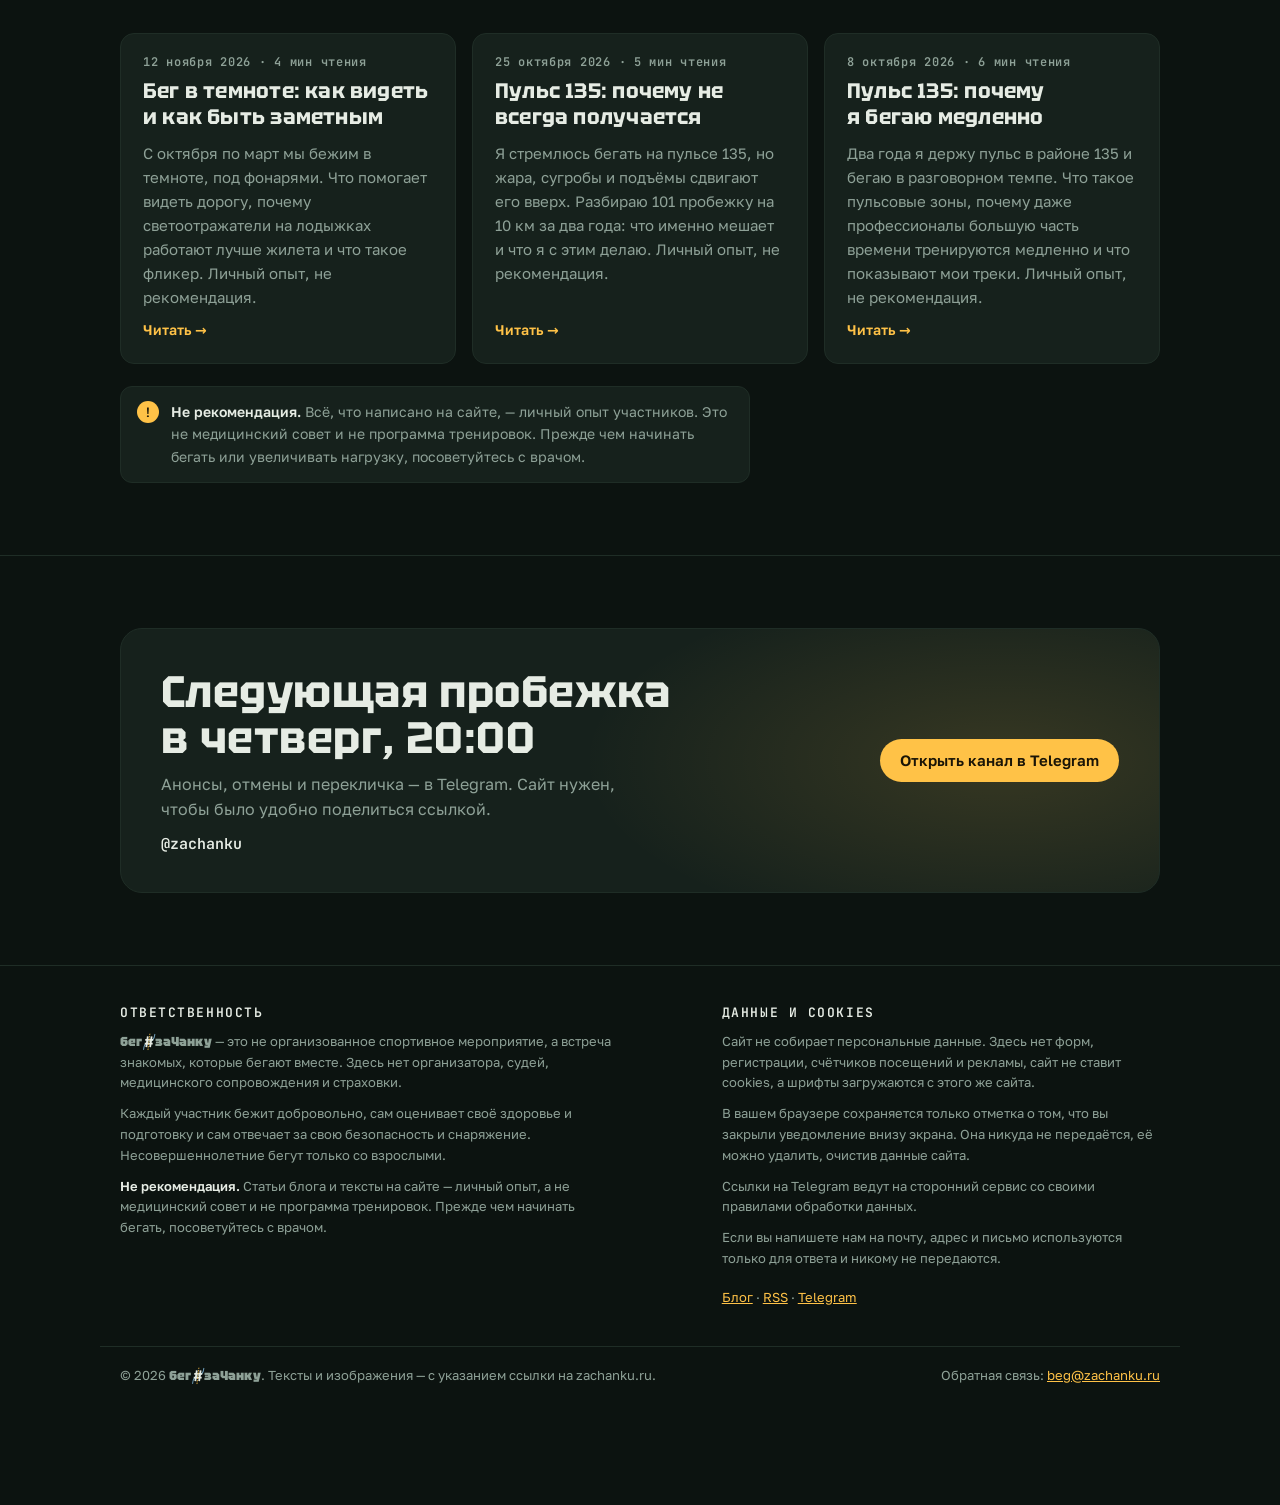
==== commit 7c9ae1e1: "Сборка 93d41f27bf8717b5" ====
--- a/index.html
+++ b/index.html
@@ -23,7 +23,7 @@
 <meta name="yandex-verification" content="72e56fcfef06c54b">
 <meta name="google-site-verification" content="7t0e0xvKWA3IDsHYtp95SX0_wBRu3m_1XC_fYd778r8">
 <script type="application/ld+json">{"@context": "https://schema.org", "@type": "WebSite", "name": "бег#заЧанку", "alternateName": "Бег за Чанку", "url": "https://zachanku.ru/", "inLanguage": "ru"}</script>
-<script type="application/ld+json">{"@context": "https://schema.org", "@type": "Event", "name": "Бег за Чанку — вечерняя пробежка 10 км по четвергам", "description": "Бег в Мытищах по четвергам: в 20:00 бежим 10 км по освещённой просеке Мытищинского лесопарка за реку Чанку и обратно, темп около 6:00/км. Без взносов и регистрации.", "startDate": "2026-11-12T20:00:00+03:00", "endDate": "2026-11-12T21:00:00+03:00", "eventStatus": "https://schema.org/EventScheduled", "eventAttendanceMode": "https://schema.org/OfflineEventAttendanceMode", "isAccessibleForFree": true, "eventSchedule": {"@type": "Schedule", "byDay": "https://schema.org/Thursday", "repeatFrequency": "P1W", "startTime": "20:00", "endTime": "21:00", "scheduleTimezone": "Europe/Moscow", "startDate": "2026-11-12"}, "location": {"@type": "Place", "name": "Мытищинский лесопарк, вход в лесопарк у волковского шоссе", "address": {"@type": "PostalAddress", "addressLocality": "Мытищи", "addressRegion": "Московская область", "addressCountry": "RU"}, "geo": {"@type": "GeoCoordinates", "latitude": 55.92286, "longitude": 37.707104}}, "organizer": {"@type": "Organization", "name": "бег#заЧанку", "url": "https://zachanku.ru/"}, "offers": {"@type": "Offer", "price": 0, "priceCurrency": "RUB", "url": "https://zachanku.ru/", "availability": "https://schema.org/InStock"}, "image": "https://zachanku.ru/og.png"}</script>
+<script type="application/ld+json">{"@context": "https://schema.org", "@type": "Event", "name": "Бег за Чанку — вечерняя пробежка 10 км по четвергам", "description": "Бег в Мытищах по четвергам: в 20:00 бежим 10 км по освещённой просеке Мытищинского лесопарка за реку Чанку и обратно, темп около 6:00/км. Без взносов и регистрации.", "startDate": "2026-11-19T20:00:00+03:00", "endDate": "2026-11-19T21:00:00+03:00", "eventStatus": "https://schema.org/EventScheduled", "eventAttendanceMode": "https://schema.org/OfflineEventAttendanceMode", "isAccessibleForFree": true, "eventSchedule": {"@type": "Schedule", "byDay": "https://schema.org/Thursday", "repeatFrequency": "P1W", "startTime": "20:00", "endTime": "21:00", "scheduleTimezone": "Europe/Moscow", "startDate": "2026-11-19"}, "location": {"@type": "Place", "name": "Мытищинский лесопарк, вход в лесопарк у волковского шоссе", "address": {"@type": "PostalAddress", "addressLocality": "Мытищи", "addressRegion": "Московская область", "addressCountry": "RU"}, "geo": {"@type": "GeoCoordinates", "latitude": 55.92286, "longitude": 37.707104}}, "organizer": {"@type": "Organization", "name": "бег#заЧанку", "url": "https://zachanku.ru/"}, "offers": {"@type": "Offer", "price": 0, "priceCurrency": "RUB", "url": "https://zachanku.ru/", "availability": "https://schema.org/InStock"}, "image": "https://zachanku.ru/og.png"}</script>
 </head>
 <body>
 <header class="top">
@@ -55,12 +55,12 @@
       </div>
       <div class="next" id="next" aria-live="polite">
         <span class="eyebrow">Ближайшая пробежка</span>
-        <b id="nextDate">чт, 12 ноября, 20:00</b>
+        <b id="nextDate">чт, 19 ноября, 20:00</b>
         <span id="nextIn"></span>
       </div>
-      <div class="weather" id="weather" data-run="2026-11-12T20:00"><div class="w-head">Прогноз на четверг, 12 ноября, 20:00–21:00</div><div class="w-main"><b>+3 °C</b> <span>ощущается как −1 °C</span> <span>· пасмурно</span></div><div class="w-row">осадки 16% · ветер 3 м/с</div><div class="w-upd">Обновлено 7 ноября в 15:15</div><div class="w-src">У точки сбора · данные <a href="https://open-meteo.com/" target="_blank" rel="noopener">Open-Meteo</a> (CC BY 4.0) · <a href="https://yandex.ru/pogoda/?lat=55.92286&amp;lon=37.707104" target="_blank" rel="noopener">Подробнее на Яндекс Погоде →</a></div></div>
+      
       <div class="announce" id="announce" hidden><b>Анонс из канала</b><p></p><a href="https://t.me/zachanku" target="_blank" rel="noopener">Открыть пост в Telegram →</a></div>
-      <script type="application/json" id="announce-data">{"status": "ok", "text": "Сегодня бежим, всё в силе ✅\nСбор в 19:50, старт в 20:00. +3°, пасмурно, без осадков. Мокро и листва — ставь ногу аккуратнее на спуске к Чанке.\nНе забудь светоотражатели. Кто ещё не отметился — 🫡.", "date": "2026-11-05T12:00:19+00:00", "url": "https://t.me/zachanku/29"}</script>
+      <script type="application/json" id="announce-data">{"status": "ok", "text": "Сегодня бежим, всё в силе ✅\nСбор в 19:50, старт в 20:00. +1°, пасмурно, без осадков. Местами наледь — трейловые обязательно, у моста аккуратно.\nНе забудь светоотражатели. Кто ещё не отметился — 🫡.", "date": "2026-11-12T12:10:21+00:00", "url": "https://t.me/zachanku/32"}</script>
     </div>
   </section>
 
@@ -229,7 +229,7 @@
       <div class="eyebrow">Блог</div>
       <h2>Наблюдения и опыт</h2>
       <p class="lead">Пишем о том, что замечаем на бегу: про стресс, погоду, снаряжение и про то, как бег меняет неделю.</p>
-      <div class="posts"><a class="post-card" href="blog/puls-135-ne-vsegda/"><span class="meta">25 октября 2026 · 5 мин чтения</span><h3>Пульс 135: почему не всегда получается</h3><p>Я стремлюсь бегать на пульсе 135, но жара, сугробы и подъёмы сдвигают его вверх. Разбираю 101 пробежку на 10 км за два года: что именно мешает и что я с этим делаю. Личный опыт, не рекомендация.</p><span class="more">Читать →</span></a><a class="post-card" href="blog/puls-135/"><span class="meta">8 октября 2026 · 6 мин чтения</span><h3>Пульс 135: почему я бегаю медленно</h3><p>Два года я держу пульс в районе 135 и бегаю в разговорном темпе. Что такое пульсовые зоны, почему даже профессионалы большую часть времени тренируются медленно и что показывают мои треки. Личный опыт, не рекомендация.</p><span class="more">Читать →</span></a><a class="post-card" href="blog/dva-s-polovinoy-goda-bega/"><span class="meta">28 сентября 2026 · 5 мин чтения</span><h3>Два с половиной года бега: как десятка по четвергам разгружает мне голову</h3><p>Личная история: как я начал бегать по рекомендации врача, от беговой дорожки до 10 км по лесу, и почему после пробежки уходят стресс и лишний адреналин. Личный опыт, не рекомендация.</p><span class="more">Читать →</span></a></div>
+      <div class="posts"><a class="post-card" href="blog/beg-v-temnote/"><span class="meta">12 ноября 2026 · 4 мин чтения</span><h3>Бег в темноте: как видеть и как быть заметным</h3><p>С октября по март мы бежим в темноте, под фонарями. Что помогает видеть дорогу, почему светоотражатели на лодыжках работают лучше жилета и что такое фликер. Личный опыт, не рекомендация.</p><span class="more">Читать →</span></a><a class="post-card" href="blog/puls-135-ne-vsegda/"><span class="meta">25 октября 2026 · 5 мин чтения</span><h3>Пульс 135: почему не всегда получается</h3><p>Я стремлюсь бегать на пульсе 135, но жара, сугробы и подъёмы сдвигают его вверх. Разбираю 101 пробежку на 10 км за два года: что именно мешает и что я с этим делаю. Личный опыт, не рекомендация.</p><span class="more">Читать →</span></a><a class="post-card" href="blog/puls-135/"><span class="meta">8 октября 2026 · 6 мин чтения</span><h3>Пульс 135: почему я бегаю медленно</h3><p>Два года я держу пульс в районе 135 и бегаю в разговорном темпе. Что такое пульсовые зоны, почему даже профессионалы большую часть времени тренируются медленно и что показывают мои треки. Личный опыт, не рекомендация.</p><span class="more">Читать →</span></a></div>
       <div class="disclaimer" style="margin-top:22px"><p><b>Не рекомендация.</b> Всё, что написано на сайте, — личный опыт участников. Это не медицинский совет и не программа тренировок. Прежде чем начинать бегать или увеличивать нагрузку, посоветуйтесь с врачом.</p></div>
     </div>
   </section>
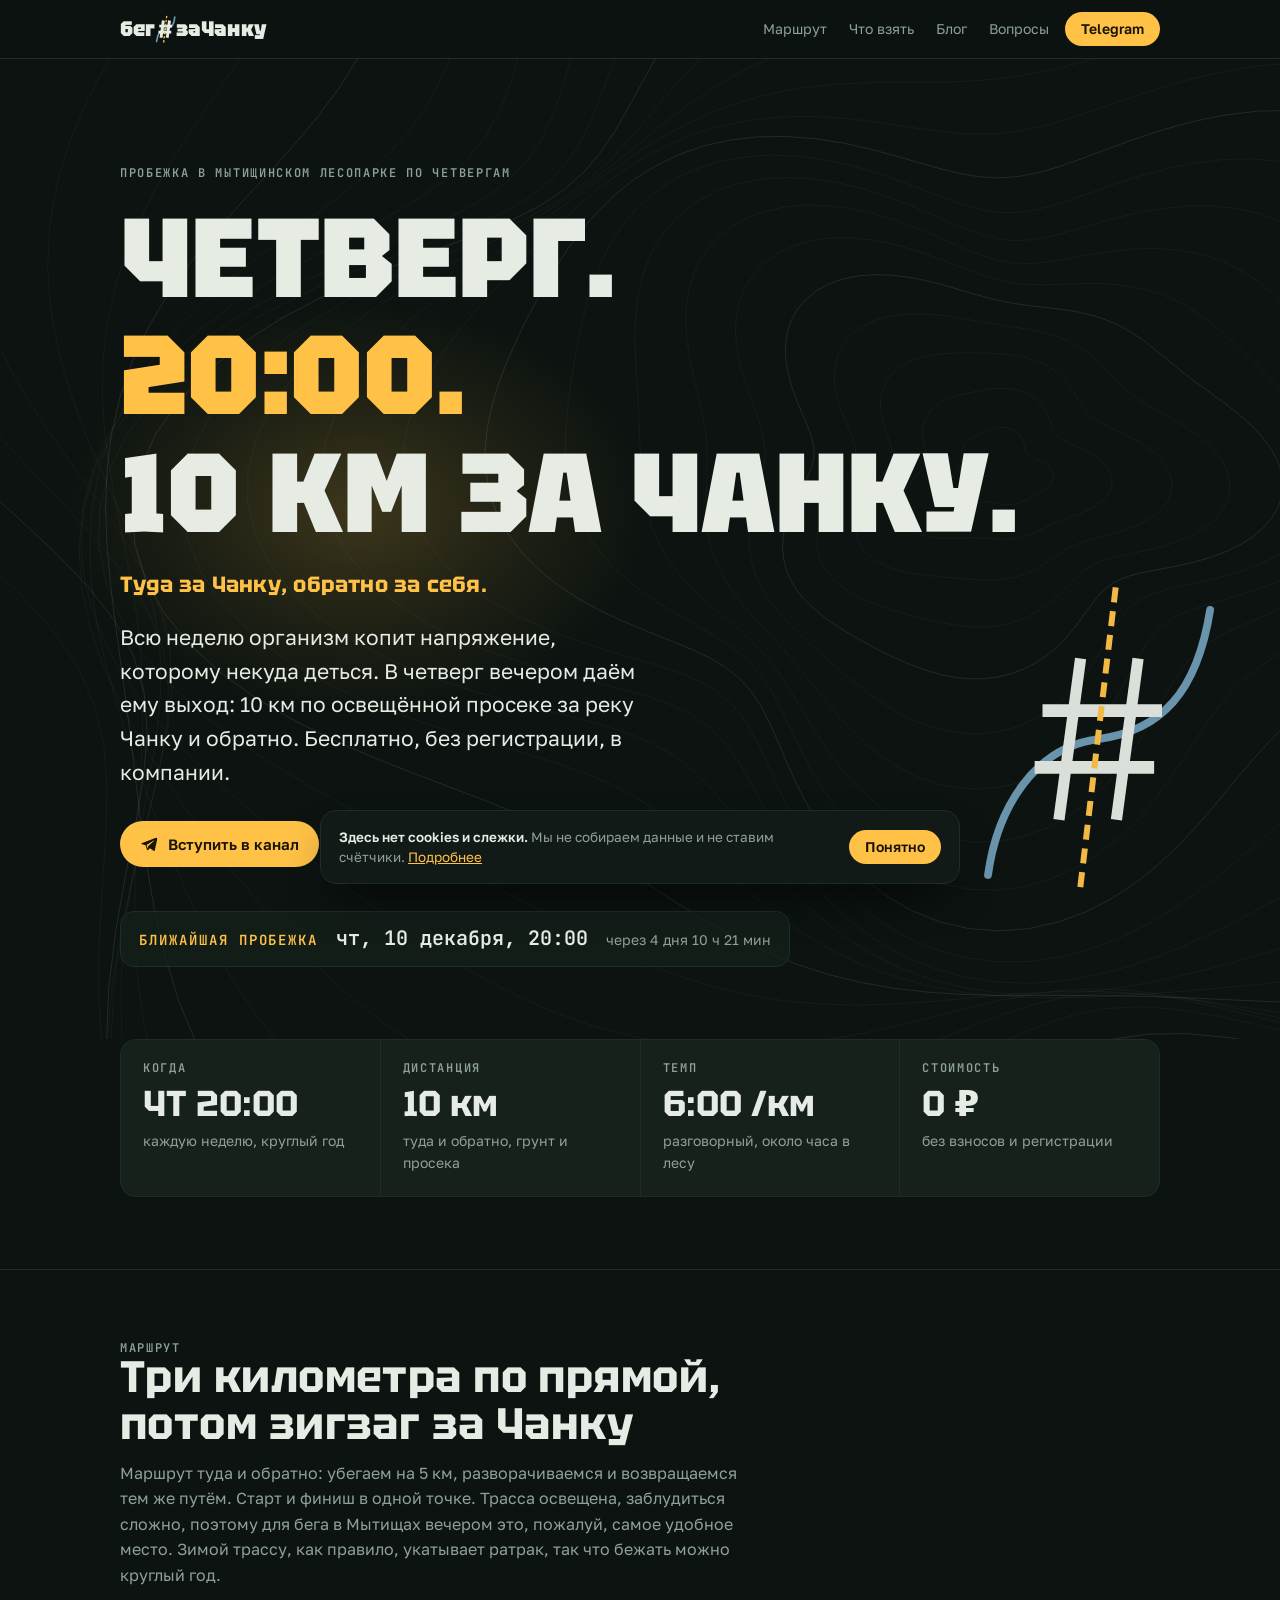
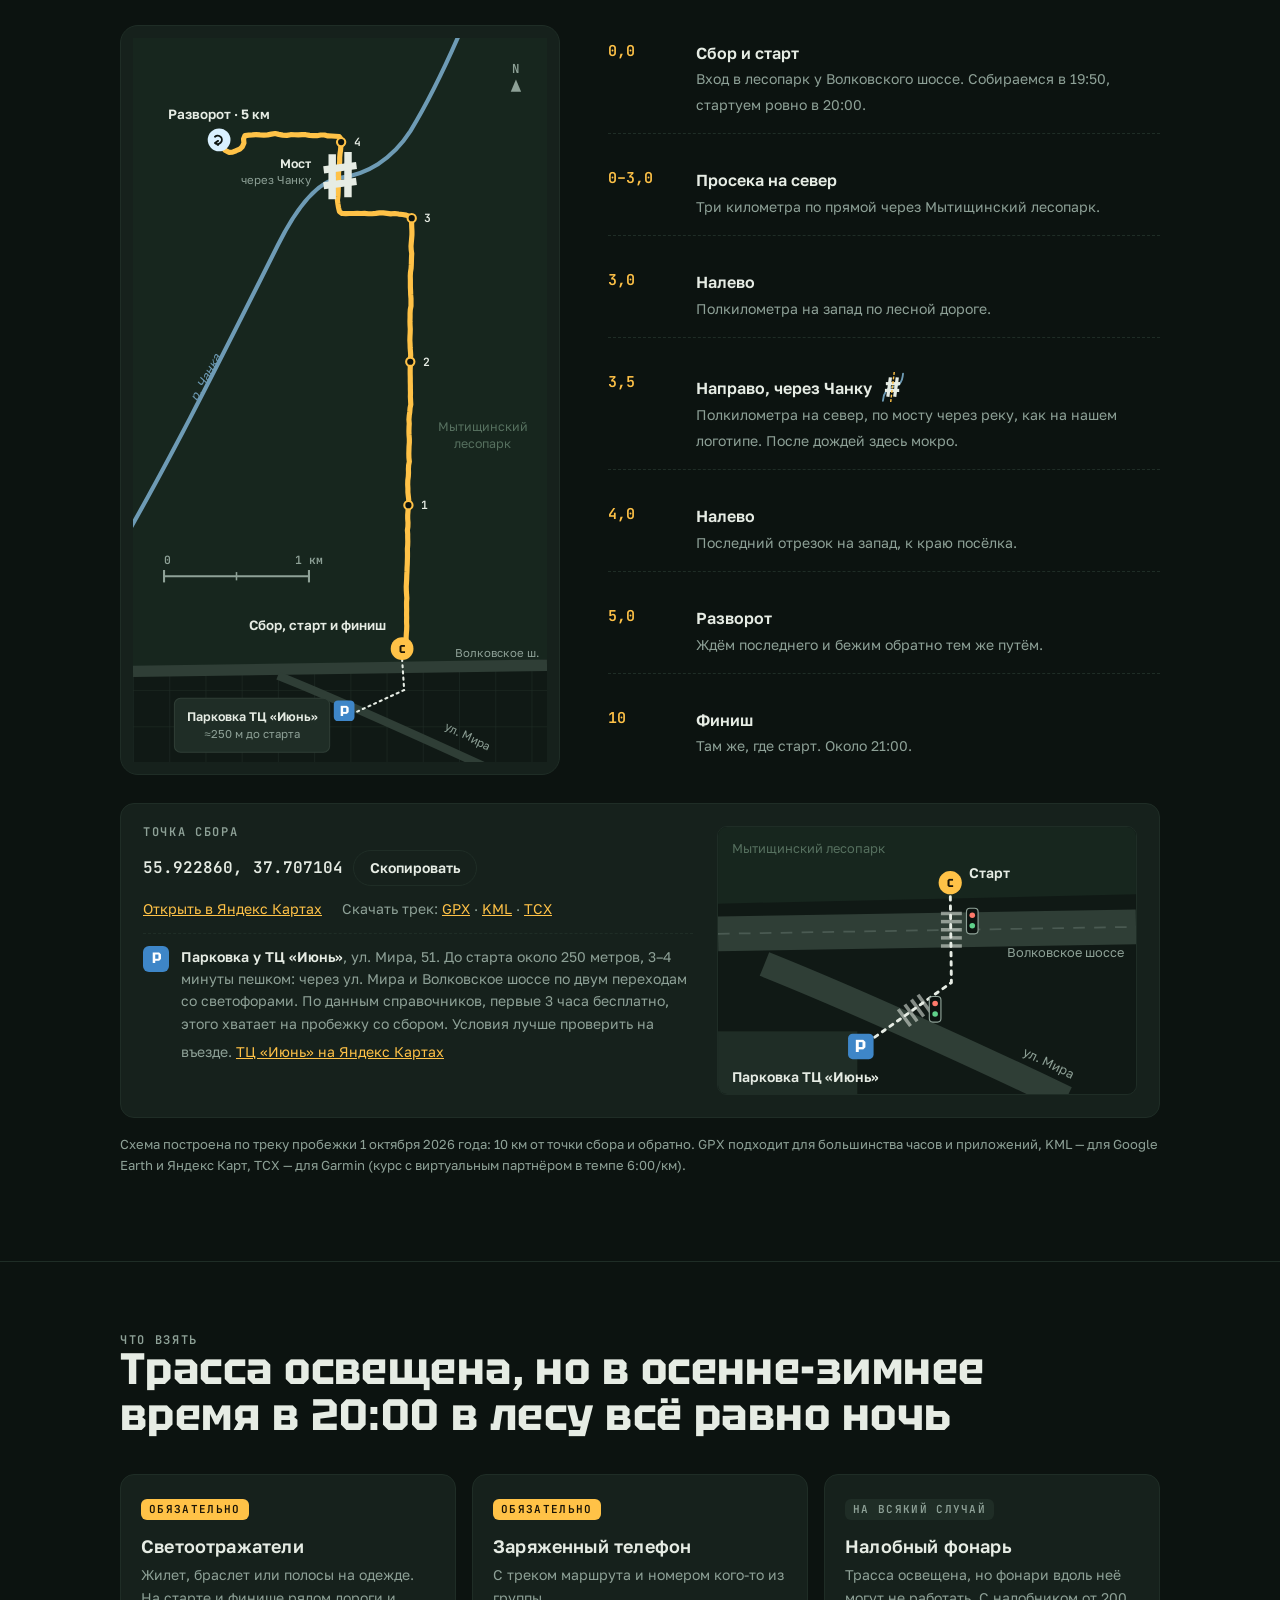
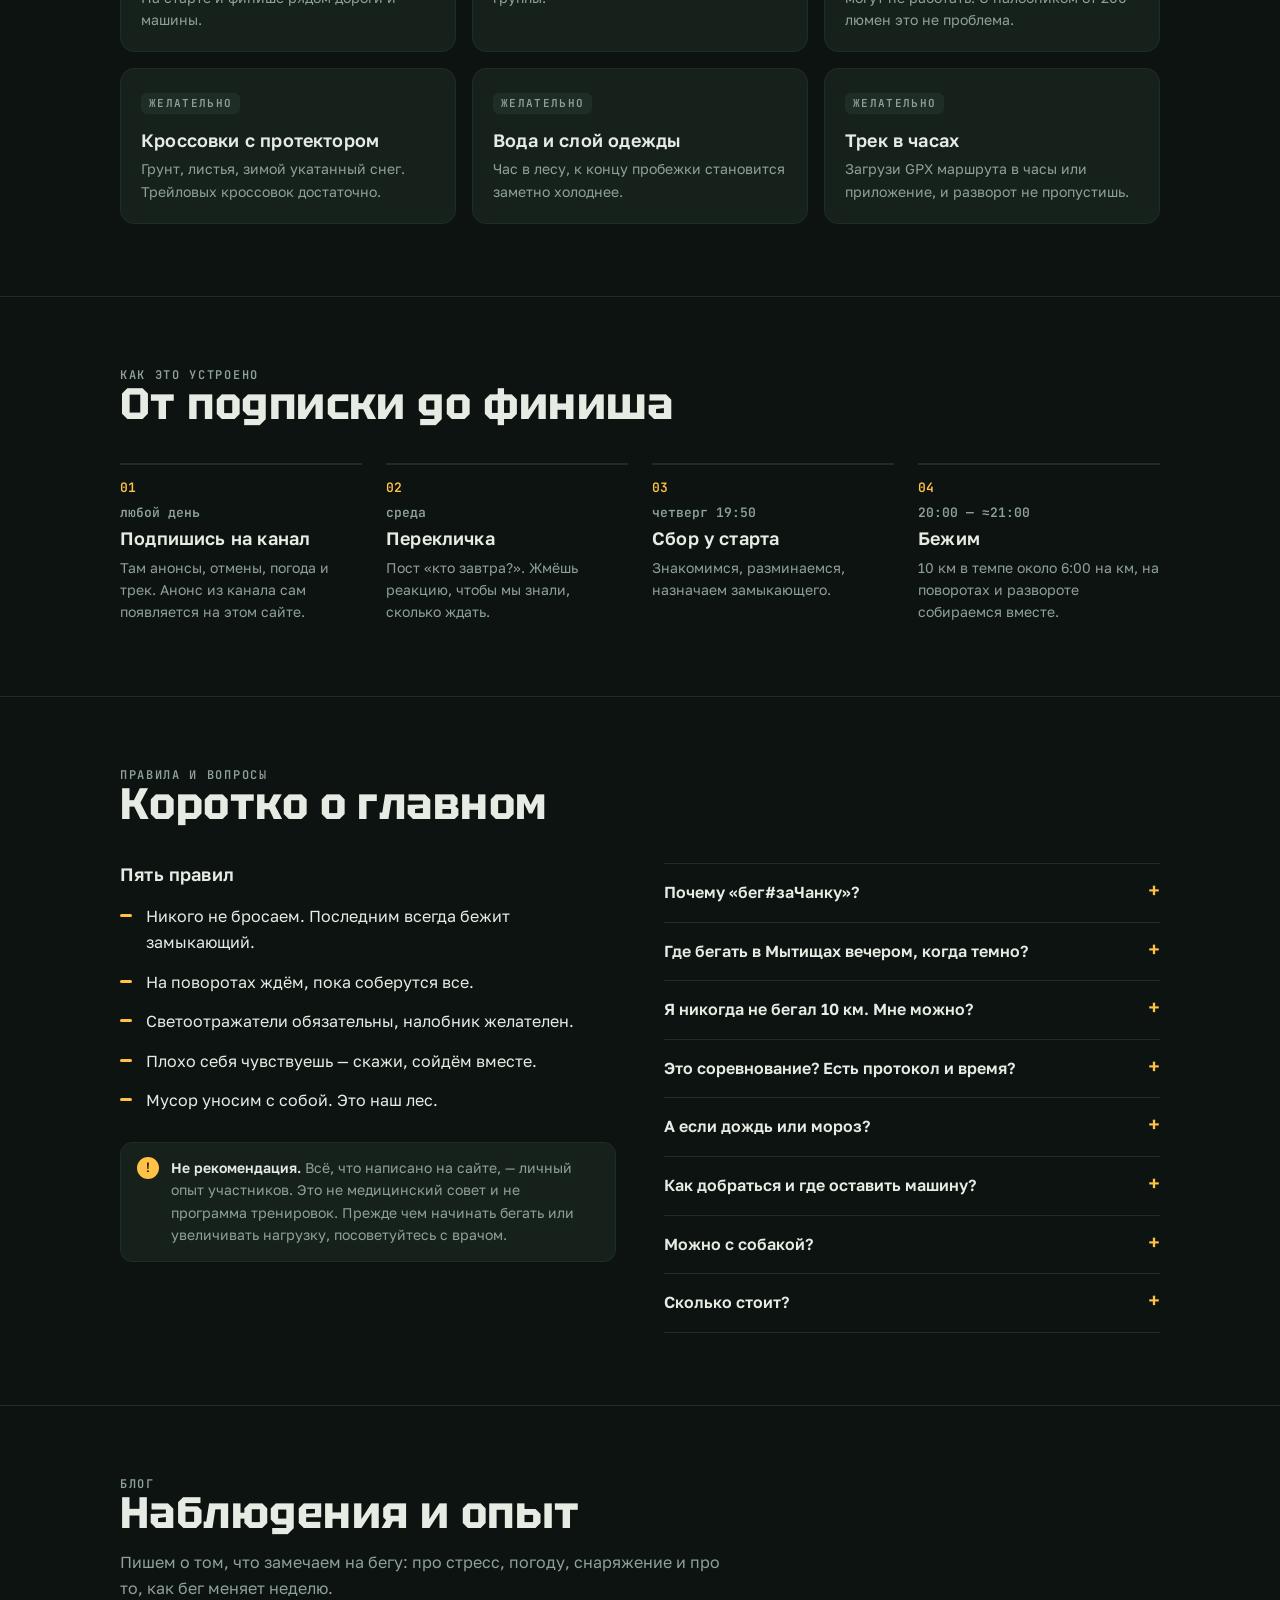
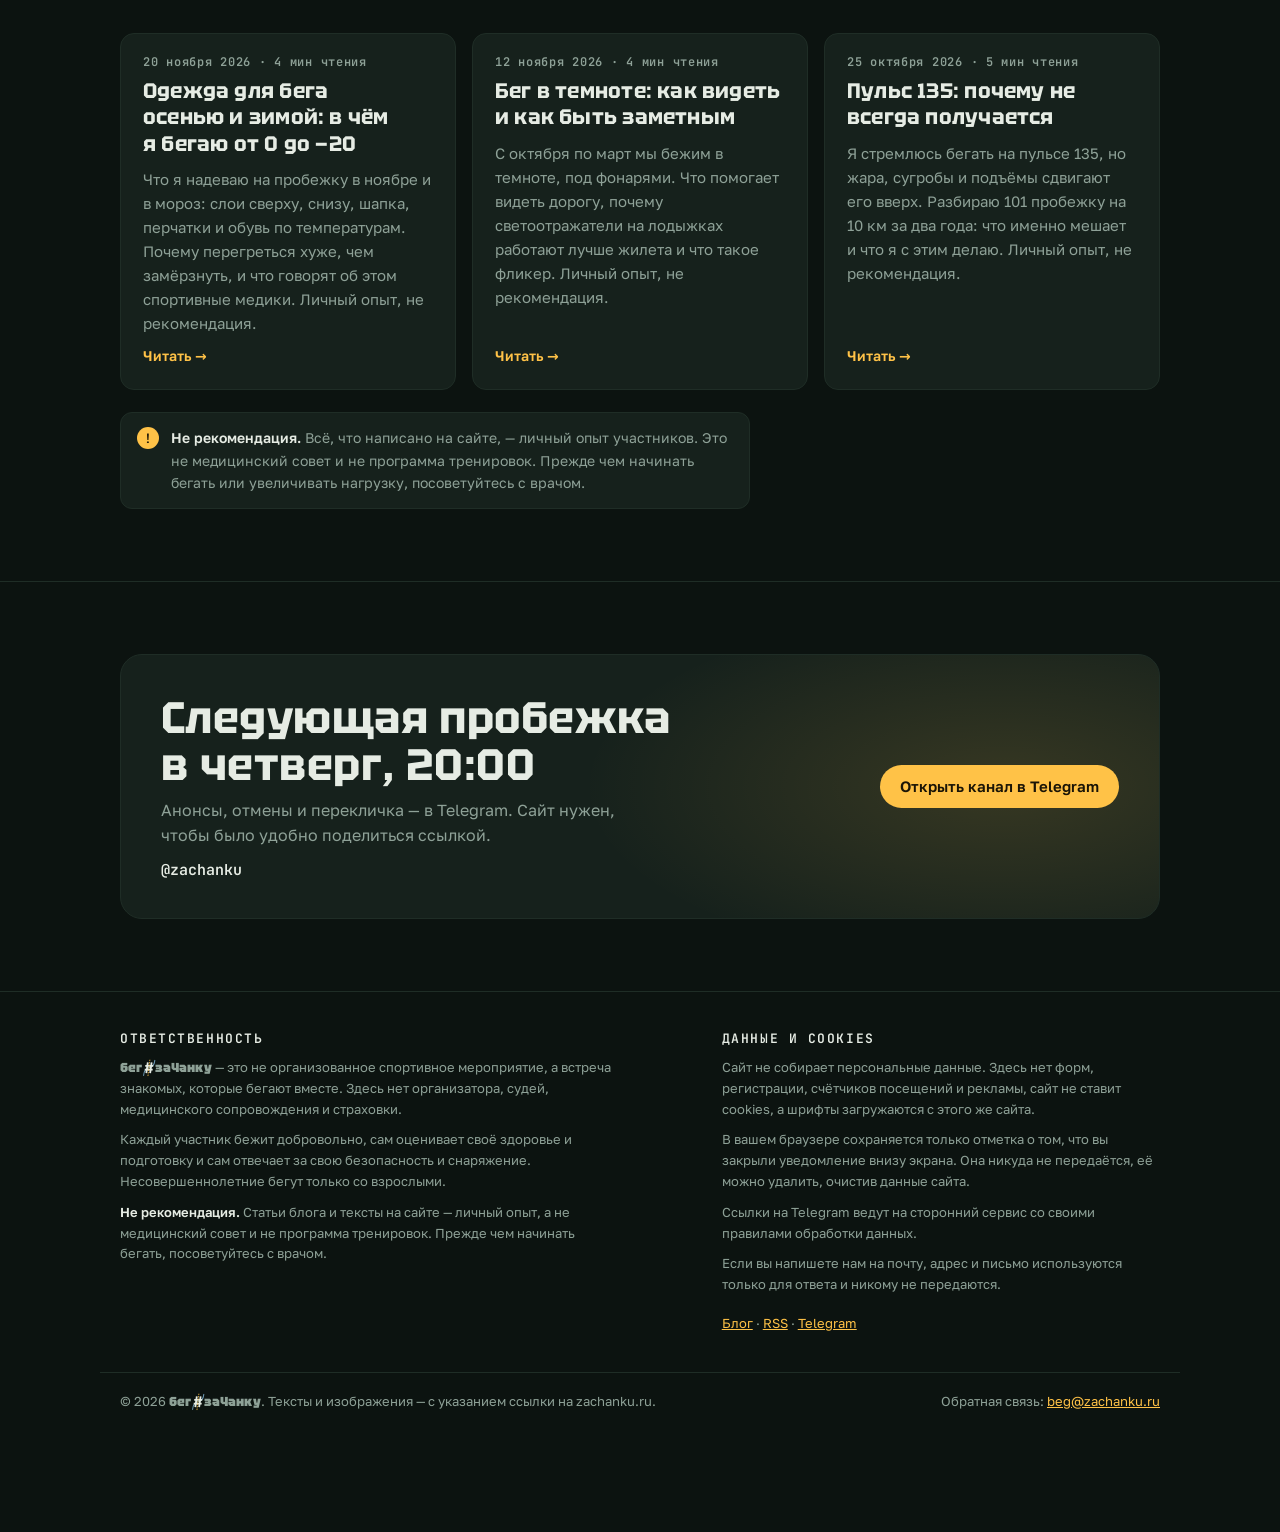
==== commit 2a338cd5: "Сборка 68be0c99711a1db5" ====
--- a/index.html
+++ b/index.html
@@ -23,7 +23,7 @@
 <meta name="yandex-verification" content="72e56fcfef06c54b">
 <meta name="google-site-verification" content="7t0e0xvKWA3IDsHYtp95SX0_wBRu3m_1XC_fYd778r8">
 <script type="application/ld+json">{"@context": "https://schema.org", "@type": "WebSite", "name": "бег#заЧанку", "alternateName": "Бег за Чанку", "url": "https://zachanku.ru/", "inLanguage": "ru"}</script>
-<script type="application/ld+json">{"@context": "https://schema.org", "@type": "Event", "name": "Бег за Чанку — вечерняя пробежка 10 км по четвергам", "description": "Бег в Мытищах по четвергам: в 20:00 бежим 10 км по освещённой просеке Мытищинского лесопарка за реку Чанку и обратно, темп около 6:00/км. Без взносов и регистрации.", "startDate": "2026-11-19T20:00:00+03:00", "endDate": "2026-11-19T21:00:00+03:00", "eventStatus": "https://schema.org/EventScheduled", "eventAttendanceMode": "https://schema.org/OfflineEventAttendanceMode", "isAccessibleForFree": true, "eventSchedule": {"@type": "Schedule", "byDay": "https://schema.org/Thursday", "repeatFrequency": "P1W", "startTime": "20:00", "endTime": "21:00", "scheduleTimezone": "Europe/Moscow", "startDate": "2026-11-19"}, "location": {"@type": "Place", "name": "Мытищинский лесопарк, вход в лесопарк у волковского шоссе", "address": {"@type": "PostalAddress", "addressLocality": "Мытищи", "addressRegion": "Московская область", "addressCountry": "RU"}, "geo": {"@type": "GeoCoordinates", "latitude": 55.92286, "longitude": 37.707104}}, "organizer": {"@type": "Organization", "name": "бег#заЧанку", "url": "https://zachanku.ru/"}, "offers": {"@type": "Offer", "price": 0, "priceCurrency": "RUB", "url": "https://zachanku.ru/", "availability": "https://schema.org/InStock"}, "image": "https://zachanku.ru/og.png"}</script>
+<script type="application/ld+json">{"@context": "https://schema.org", "@type": "Event", "name": "Бег за Чанку — вечерняя пробежка 10 км по четвергам", "description": "Бег в Мытищах по четвергам: в 20:00 бежим 10 км по освещённой просеке Мытищинского лесопарка за реку Чанку и обратно, темп около 6:00/км. Без взносов и регистрации.", "startDate": "2026-11-26T20:00:00+03:00", "endDate": "2026-11-26T21:00:00+03:00", "eventStatus": "https://schema.org/EventScheduled", "eventAttendanceMode": "https://schema.org/OfflineEventAttendanceMode", "isAccessibleForFree": true, "eventSchedule": {"@type": "Schedule", "byDay": "https://schema.org/Thursday", "repeatFrequency": "P1W", "startTime": "20:00", "endTime": "21:00", "scheduleTimezone": "Europe/Moscow", "startDate": "2026-11-26"}, "location": {"@type": "Place", "name": "Мытищинский лесопарк, вход в лесопарк у волковского шоссе", "address": {"@type": "PostalAddress", "addressLocality": "Мытищи", "addressRegion": "Московская область", "addressCountry": "RU"}, "geo": {"@type": "GeoCoordinates", "latitude": 55.92286, "longitude": 37.707104}}, "organizer": {"@type": "Organization", "name": "бег#заЧанку", "url": "https://zachanku.ru/"}, "offers": {"@type": "Offer", "price": 0, "priceCurrency": "RUB", "url": "https://zachanku.ru/", "availability": "https://schema.org/InStock"}, "image": "https://zachanku.ru/og.png"}</script>
 </head>
 <body>
 <header class="top">
@@ -55,12 +55,12 @@
       </div>
       <div class="next" id="next" aria-live="polite">
         <span class="eyebrow">Ближайшая пробежка</span>
-        <b id="nextDate">чт, 19 ноября, 20:00</b>
+        <b id="nextDate">чт, 26 ноября, 20:00</b>
         <span id="nextIn"></span>
       </div>
-      
+      <div class="weather" id="weather" data-run="2026-11-26T20:00"><div class="w-head">Прогноз на четверг, 26 ноября, 20:00–21:00</div><div class="w-main"><b>−3 °C</b> <span>ощущается как −8 °C</span> <span>· пасмурно</span></div><div class="w-row">осадки 24% · ветер 4 м/с</div><ul class="w-tips"><li>Около нуля и ниже — на просеке может быть скользко.</li></ul><div class="w-upd">Обновлено 21 ноября в 14:40</div><div class="w-src">У точки сбора · данные <a href="https://open-meteo.com/" target="_blank" rel="noopener">Open-Meteo</a> (CC BY 4.0) · <a href="https://yandex.ru/pogoda/?lat=55.92286&amp;lon=37.707104" target="_blank" rel="noopener">Подробнее на Яндекс Погоде →</a></div></div>
       <div class="announce" id="announce" hidden><b>Анонс из канала</b><p></p><a href="https://t.me/zachanku" target="_blank" rel="noopener">Открыть пост в Telegram →</a></div>
-      <script type="application/json" id="announce-data">{"status": "ok", "text": "Сегодня бежим, всё в силе ✅\nСбор в 19:50, старт в 20:00. +1°, пасмурно, без осадков. Местами наледь — трейловые обязательно, у моста аккуратно.\nНе забудь светоотражатели. Кто ещё не отметился — 🫡.", "date": "2026-11-12T12:10:21+00:00", "url": "https://t.me/zachanku/32"}</script>
+      <script type="application/json" id="announce-data">{"status": "ok", "text": "Сегодня бежим, всё в силе ✅\nСбор в 19:50, старт в 20:00. +4°, морось. На просеке лужи, ноги промокнут — возьми сухие носки.\nНе забудь светоотражатели. Кто ещё не отметился — 🫡.", "date": "2026-11-19T12:10:24+00:00", "url": "https://t.me/zachanku/36"}</script>
     </div>
   </section>
 
@@ -229,7 +229,7 @@
       <div class="eyebrow">Блог</div>
       <h2>Наблюдения и опыт</h2>
       <p class="lead">Пишем о том, что замечаем на бегу: про стресс, погоду, снаряжение и про то, как бег меняет неделю.</p>
-      <div class="posts"><a class="post-card" href="blog/beg-v-temnote/"><span class="meta">12 ноября 2026 · 4 мин чтения</span><h3>Бег в темноте: как видеть и как быть заметным</h3><p>С октября по март мы бежим в темноте, под фонарями. Что помогает видеть дорогу, почему светоотражатели на лодыжках работают лучше жилета и что такое фликер. Личный опыт, не рекомендация.</p><span class="more">Читать →</span></a><a class="post-card" href="blog/puls-135-ne-vsegda/"><span class="meta">25 октября 2026 · 5 мин чтения</span><h3>Пульс 135: почему не всегда получается</h3><p>Я стремлюсь бегать на пульсе 135, но жара, сугробы и подъёмы сдвигают его вверх. Разбираю 101 пробежку на 10 км за два года: что именно мешает и что я с этим делаю. Личный опыт, не рекомендация.</p><span class="more">Читать →</span></a><a class="post-card" href="blog/puls-135/"><span class="meta">8 октября 2026 · 6 мин чтения</span><h3>Пульс 135: почему я бегаю медленно</h3><p>Два года я держу пульс в районе 135 и бегаю в разговорном темпе. Что такое пульсовые зоны, почему даже профессионалы большую часть времени тренируются медленно и что показывают мои треки. Личный опыт, не рекомендация.</p><span class="more">Читать →</span></a></div>
+      <div class="posts"><a class="post-card" href="blog/odezhda-dlya-bega-zimoy/"><span class="meta">20 ноября 2026 · 4 мин чтения</span><h3>Одежда для бега осенью и зимой: в чём я бегаю от 0 до −20</h3><p>Что я надеваю на пробежку в ноябре и в мороз: слои сверху, снизу, шапка, перчатки и обувь по температурам. Почему перегреться хуже, чем замёрзнуть, и что говорят об этом спортивные медики. Личный опыт, не рекомендация.</p><span class="more">Читать →</span></a><a class="post-card" href="blog/beg-v-temnote/"><span class="meta">12 ноября 2026 · 4 мин чтения</span><h3>Бег в темноте: как видеть и как быть заметным</h3><p>С октября по март мы бежим в темноте, под фонарями. Что помогает видеть дорогу, почему светоотражатели на лодыжках работают лучше жилета и что такое фликер. Личный опыт, не рекомендация.</p><span class="more">Читать →</span></a><a class="post-card" href="blog/puls-135-ne-vsegda/"><span class="meta">25 октября 2026 · 5 мин чтения</span><h3>Пульс 135: почему не всегда получается</h3><p>Я стремлюсь бегать на пульсе 135, но жара, сугробы и подъёмы сдвигают его вверх. Разбираю 101 пробежку на 10 км за два года: что именно мешает и что я с этим делаю. Личный опыт, не рекомендация.</p><span class="more">Читать →</span></a></div>
       <div class="disclaimer" style="margin-top:22px"><p><b>Не рекомендация.</b> Всё, что написано на сайте, — личный опыт участников. Это не медицинский совет и не программа тренировок. Прежде чем начинать бегать или увеличивать нагрузку, посоветуйтесь с врачом.</p></div>
     </div>
   </section>
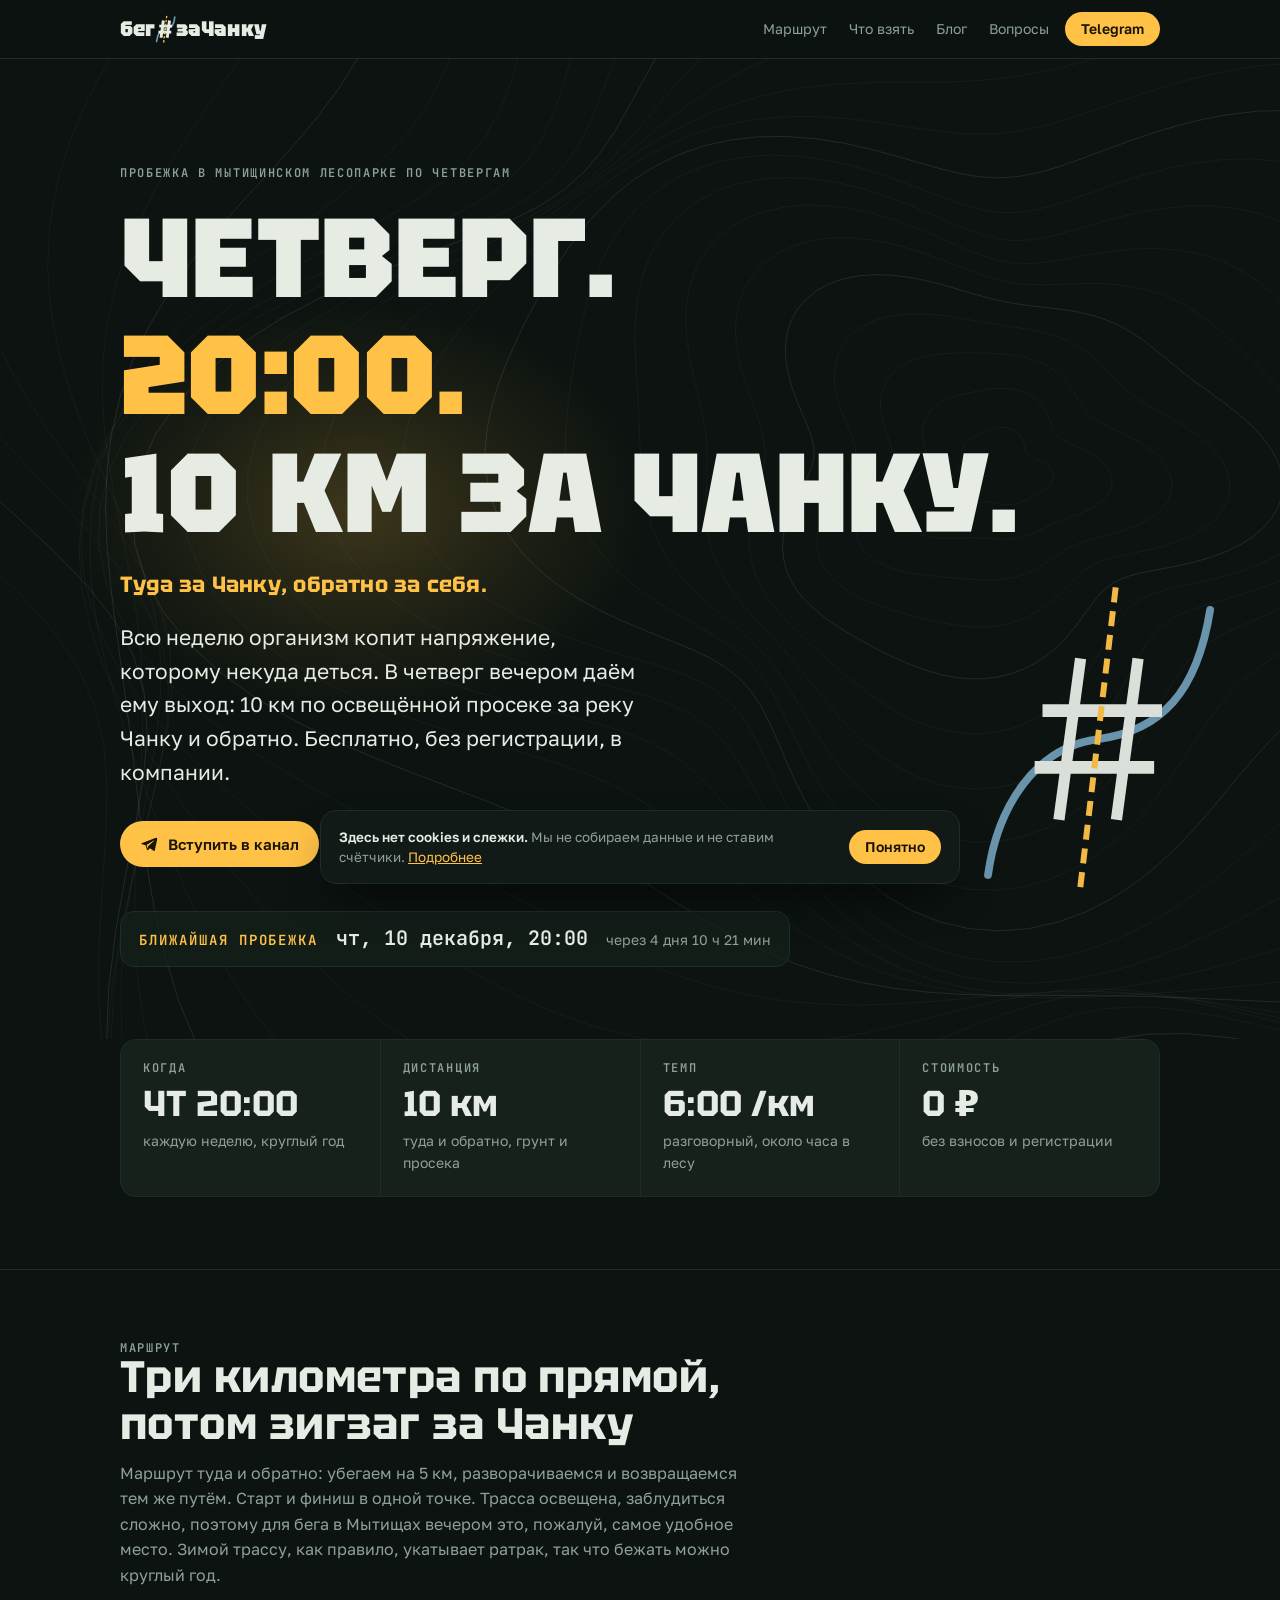
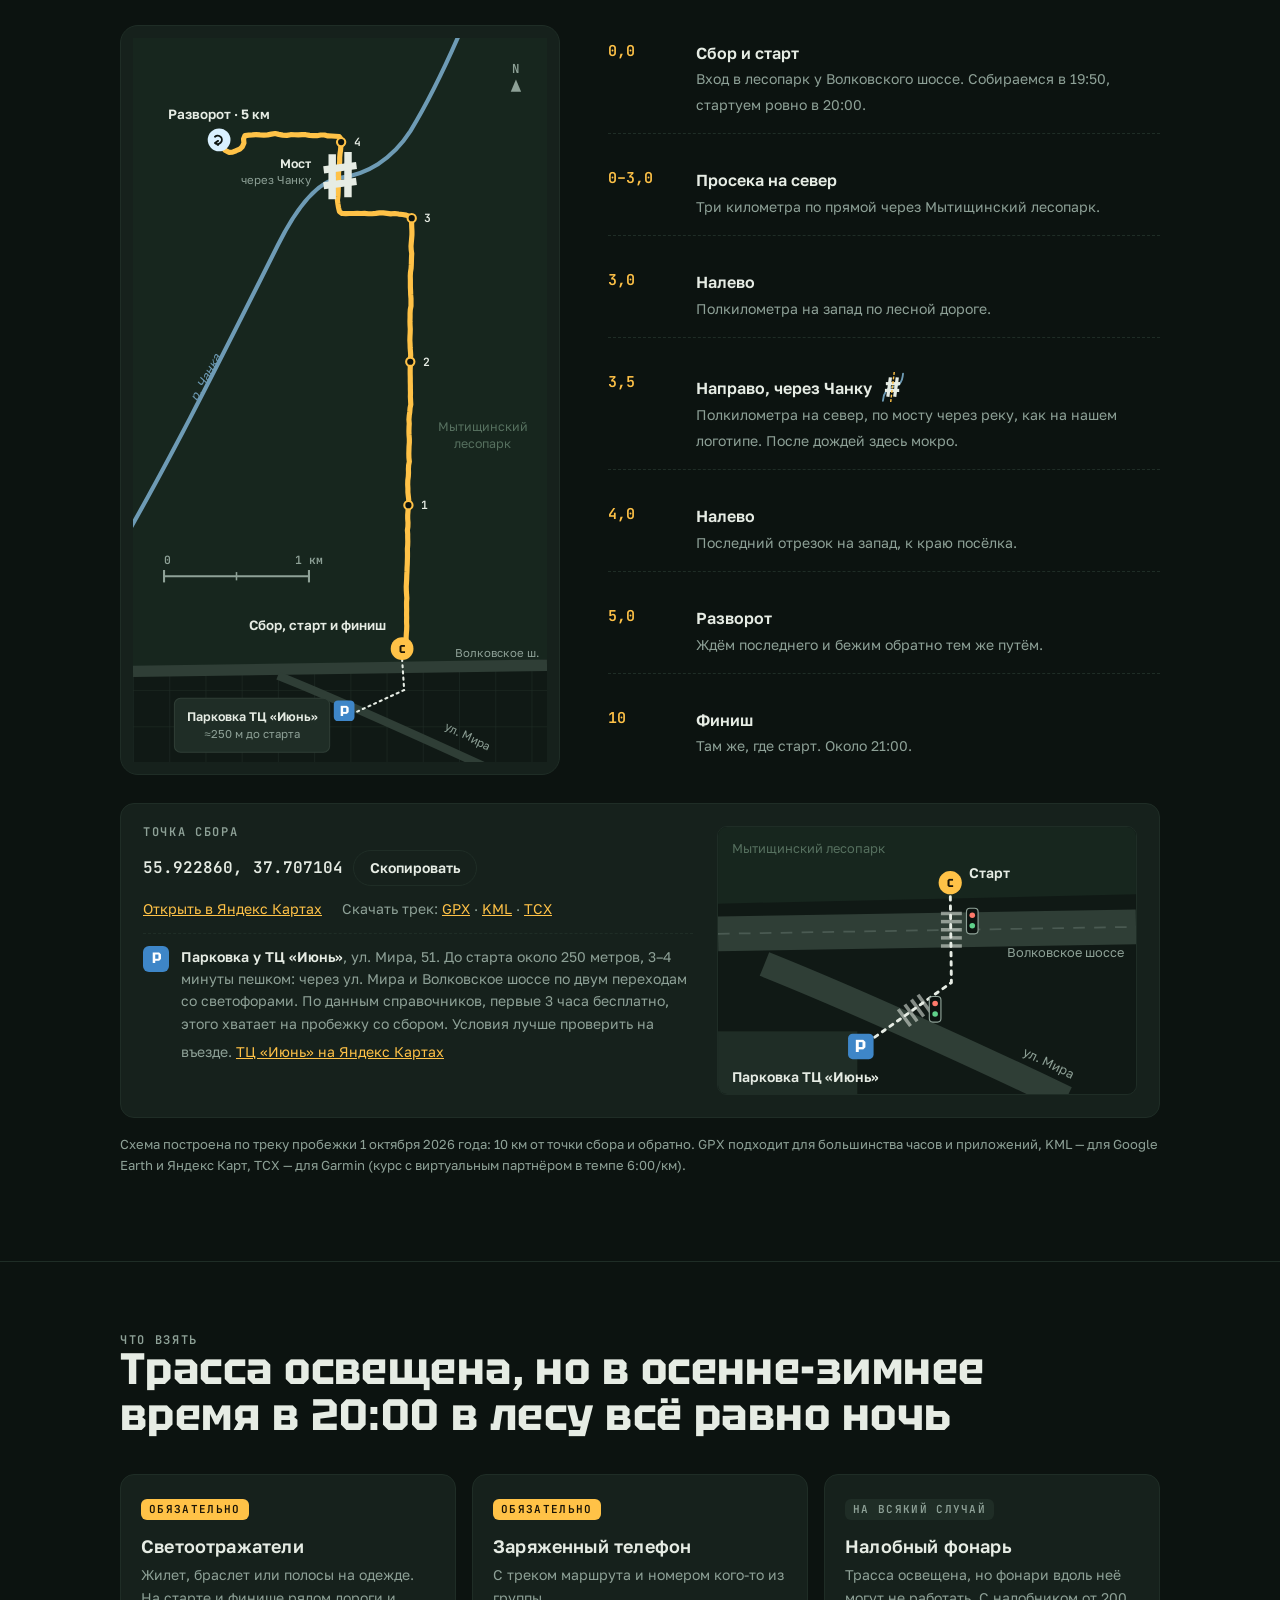
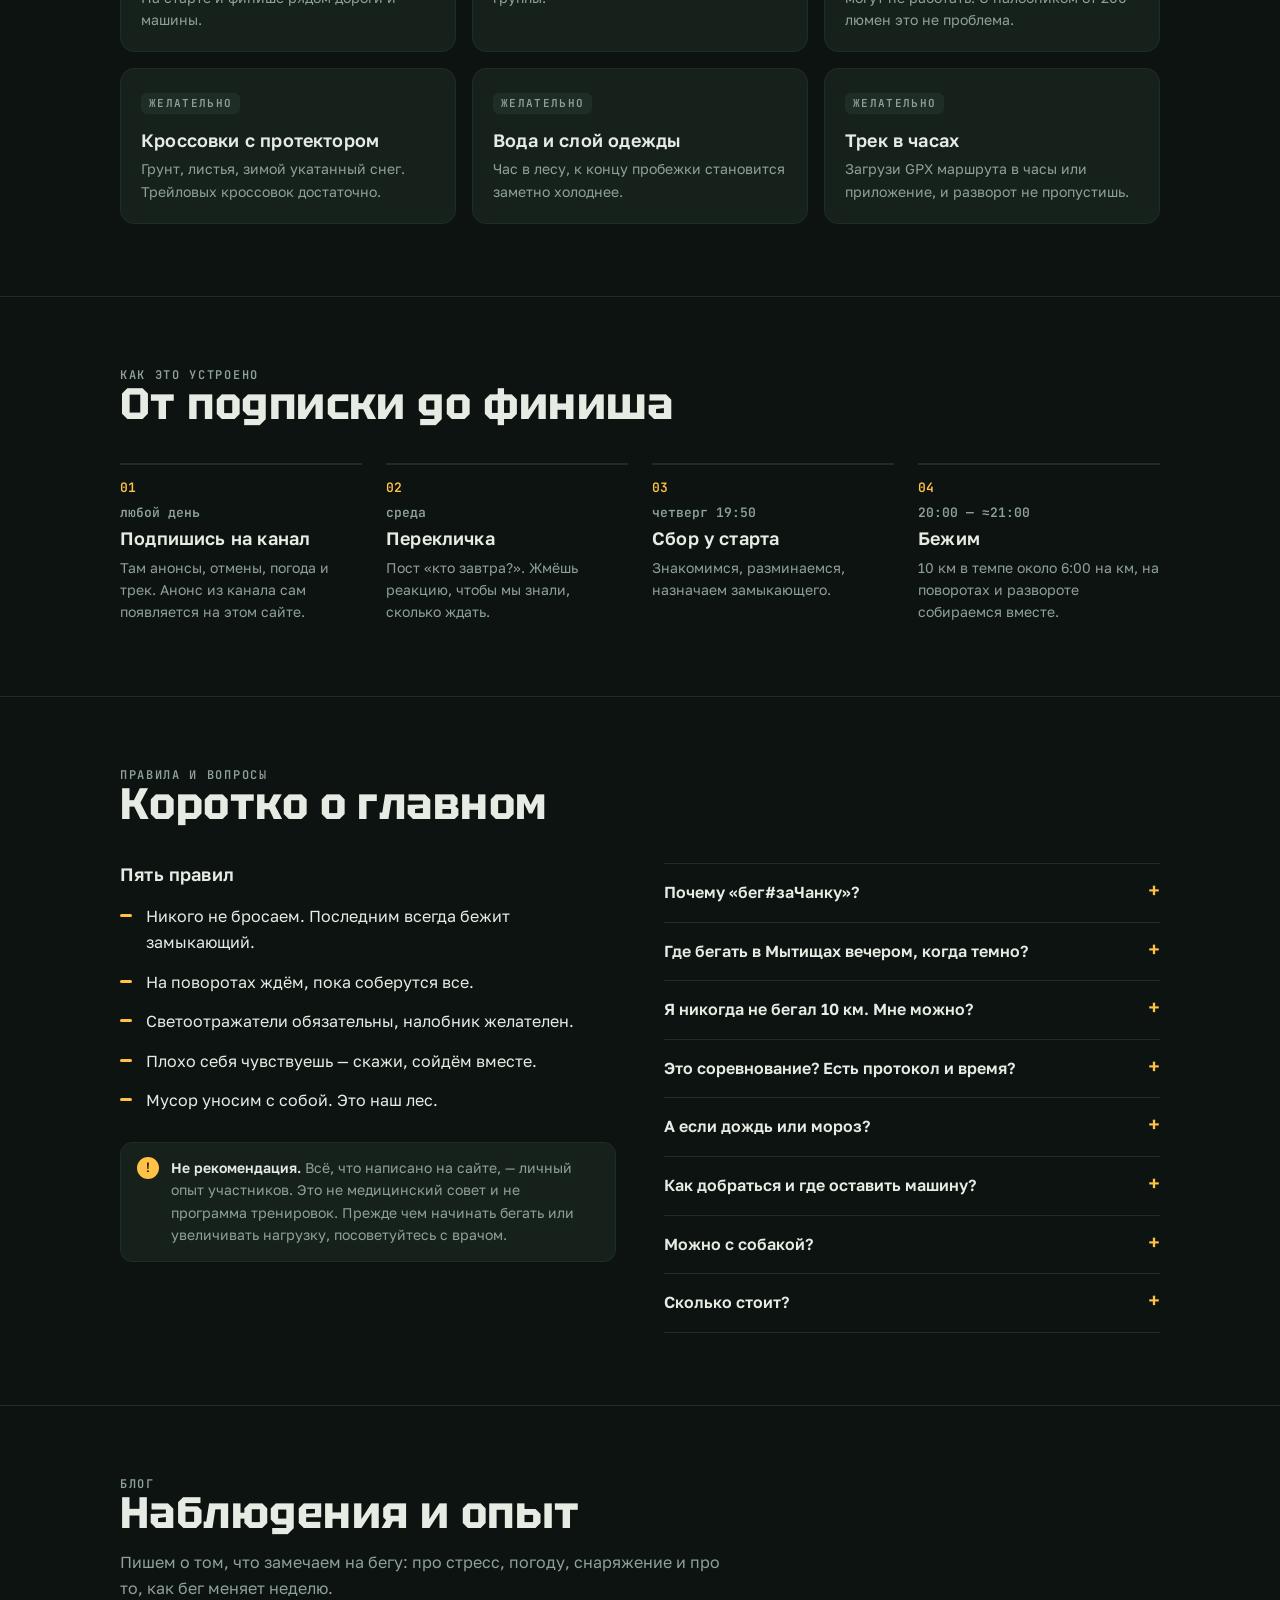
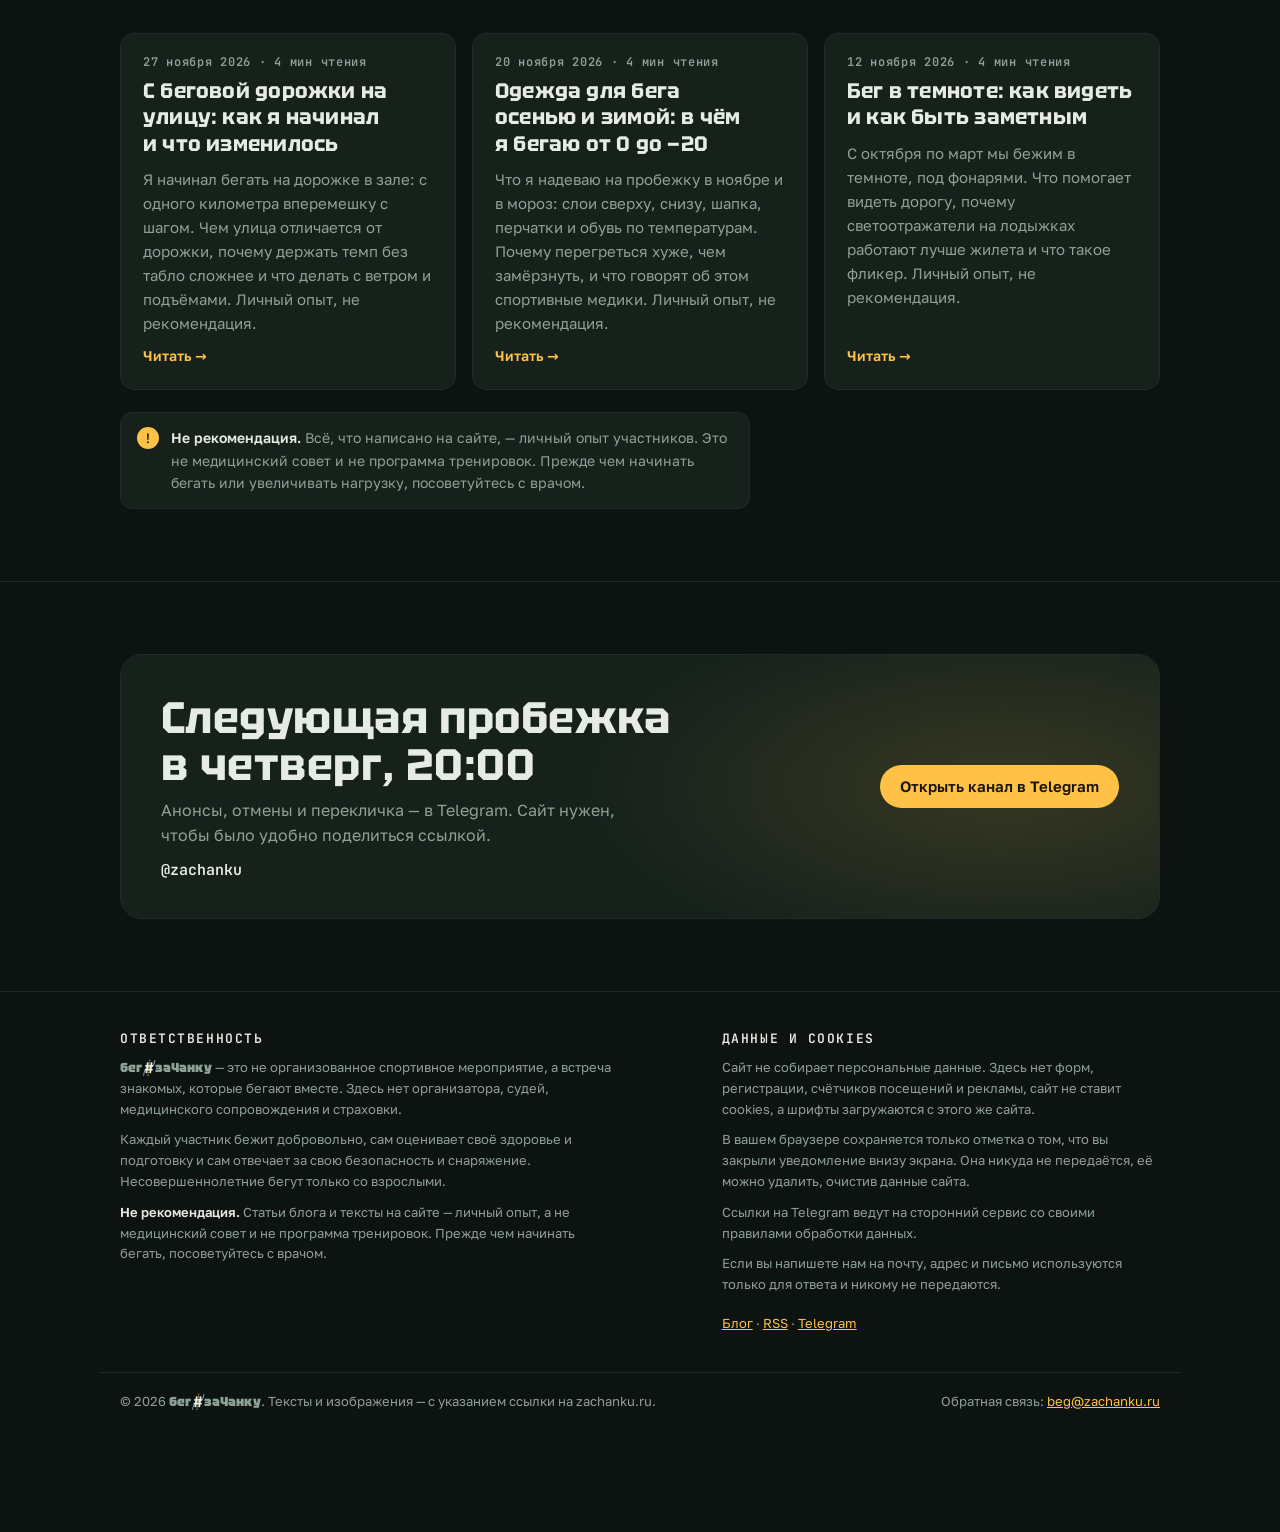
==== commit d276ac03: "Сборка 7afcf225da94a3c7" ====
--- a/index.html
+++ b/index.html
@@ -23,7 +23,7 @@
 <meta name="yandex-verification" content="72e56fcfef06c54b">
 <meta name="google-site-verification" content="7t0e0xvKWA3IDsHYtp95SX0_wBRu3m_1XC_fYd778r8">
 <script type="application/ld+json">{"@context": "https://schema.org", "@type": "WebSite", "name": "бег#заЧанку", "alternateName": "Бег за Чанку", "url": "https://zachanku.ru/", "inLanguage": "ru"}</script>
-<script type="application/ld+json">{"@context": "https://schema.org", "@type": "Event", "name": "Бег за Чанку — вечерняя пробежка 10 км по четвергам", "description": "Бег в Мытищах по четвергам: в 20:00 бежим 10 км по освещённой просеке Мытищинского лесопарка за реку Чанку и обратно, темп около 6:00/км. Без взносов и регистрации.", "startDate": "2026-11-26T20:00:00+03:00", "endDate": "2026-11-26T21:00:00+03:00", "eventStatus": "https://schema.org/EventScheduled", "eventAttendanceMode": "https://schema.org/OfflineEventAttendanceMode", "isAccessibleForFree": true, "eventSchedule": {"@type": "Schedule", "byDay": "https://schema.org/Thursday", "repeatFrequency": "P1W", "startTime": "20:00", "endTime": "21:00", "scheduleTimezone": "Europe/Moscow", "startDate": "2026-11-26"}, "location": {"@type": "Place", "name": "Мытищинский лесопарк, вход в лесопарк у волковского шоссе", "address": {"@type": "PostalAddress", "addressLocality": "Мытищи", "addressRegion": "Московская область", "addressCountry": "RU"}, "geo": {"@type": "GeoCoordinates", "latitude": 55.92286, "longitude": 37.707104}}, "organizer": {"@type": "Organization", "name": "бег#заЧанку", "url": "https://zachanku.ru/"}, "offers": {"@type": "Offer", "price": 0, "priceCurrency": "RUB", "url": "https://zachanku.ru/", "availability": "https://schema.org/InStock"}, "image": "https://zachanku.ru/og.png"}</script>
+<script type="application/ld+json">{"@context": "https://schema.org", "@type": "Event", "name": "Бег за Чанку — вечерняя пробежка 10 км по четвергам", "description": "Бег в Мытищах по четвергам: в 20:00 бежим 10 км по освещённой просеке Мытищинского лесопарка за реку Чанку и обратно, темп около 6:00/км. Без взносов и регистрации.", "startDate": "2026-12-03T20:00:00+03:00", "endDate": "2026-12-03T21:00:00+03:00", "eventStatus": "https://schema.org/EventScheduled", "eventAttendanceMode": "https://schema.org/OfflineEventAttendanceMode", "isAccessibleForFree": true, "eventSchedule": {"@type": "Schedule", "byDay": "https://schema.org/Thursday", "repeatFrequency": "P1W", "startTime": "20:00", "endTime": "21:00", "scheduleTimezone": "Europe/Moscow", "startDate": "2026-12-03"}, "location": {"@type": "Place", "name": "Мытищинский лесопарк, вход в лесопарк у волковского шоссе", "address": {"@type": "PostalAddress", "addressLocality": "Мытищи", "addressRegion": "Московская область", "addressCountry": "RU"}, "geo": {"@type": "GeoCoordinates", "latitude": 55.92286, "longitude": 37.707104}}, "organizer": {"@type": "Organization", "name": "бег#заЧанку", "url": "https://zachanku.ru/"}, "offers": {"@type": "Offer", "price": 0, "priceCurrency": "RUB", "url": "https://zachanku.ru/", "availability": "https://schema.org/InStock"}, "image": "https://zachanku.ru/og.png"}</script>
 </head>
 <body>
 <header class="top">
@@ -55,12 +55,12 @@
       </div>
       <div class="next" id="next" aria-live="polite">
         <span class="eyebrow">Ближайшая пробежка</span>
-        <b id="nextDate">чт, 26 ноября, 20:00</b>
+        <b id="nextDate">чт, 3 декабря, 20:00</b>
         <span id="nextIn"></span>
       </div>
-      <div class="weather" id="weather" data-run="2026-11-26T20:00"><div class="w-head">Прогноз на четверг, 26 ноября, 20:00–21:00</div><div class="w-main"><b>−3 °C</b> <span>ощущается как −8 °C</span> <span>· пасмурно</span></div><div class="w-row">осадки 24% · ветер 4 м/с</div><ul class="w-tips"><li>Около нуля и ниже — на просеке может быть скользко.</li></ul><div class="w-upd">Обновлено 21 ноября в 14:40</div><div class="w-src">У точки сбора · данные <a href="https://open-meteo.com/" target="_blank" rel="noopener">Open-Meteo</a> (CC BY 4.0) · <a href="https://yandex.ru/pogoda/?lat=55.92286&amp;lon=37.707104" target="_blank" rel="noopener">Подробнее на Яндекс Погоде →</a></div></div>
+      <div class="weather" id="weather" data-run="2026-12-03T20:00"><div class="w-head">Прогноз на четверг, 3 декабря, 20:00–21:00</div><div class="w-main"><b>−6 °C</b> <span>ощущается как −10 °C</span> <span>· переменная облачность</span></div><div class="w-row">осадки 22% · ветер 2 м/с</div><ul class="w-tips"><li>Около нуля и ниже — на просеке может быть скользко.</li></ul><div class="w-upd">Обновлено 28 ноября в 23:20</div><div class="w-src">У точки сбора · данные <a href="https://open-meteo.com/" target="_blank" rel="noopener">Open-Meteo</a> (CC BY 4.0) · <a href="https://yandex.ru/pogoda/?lat=55.92286&amp;lon=37.707104" target="_blank" rel="noopener">Подробнее на Яндекс Погоде →</a></div></div>
       <div class="announce" id="announce" hidden><b>Анонс из канала</b><p></p><a href="https://t.me/zachanku" target="_blank" rel="noopener">Открыть пост в Telegram →</a></div>
-      <script type="application/json" id="announce-data">{"status": "ok", "text": "Сегодня бежим, всё в силе ✅\nСбор в 19:50, старт в 20:00. +4°, морось. На просеке лужи, ноги промокнут — возьми сухие носки.\nНе забудь светоотражатели. Кто ещё не отметился — 🫡.", "date": "2026-11-19T12:10:24+00:00", "url": "https://t.me/zachanku/36"}</script>
+      <script type="application/json" id="announce-data">{"status": "ok", "text": "Сегодня бежим, всё в силе ✅\nСбор в 19:50, старт в 20:00. −4°, переменная облачность, без осадков. Мокро и листва — ставь ногу аккуратнее на спуске к Чанке.\nНе забудь светоотражатели. Кто ещё не отметился — 🫡.", "date": "2026-11-26T12:05:29+00:00", "url": "https://t.me/zachanku/40"}</script>
     </div>
   </section>
 
@@ -229,7 +229,7 @@
       <div class="eyebrow">Блог</div>
       <h2>Наблюдения и опыт</h2>
       <p class="lead">Пишем о том, что замечаем на бегу: про стресс, погоду, снаряжение и про то, как бег меняет неделю.</p>
-      <div class="posts"><a class="post-card" href="blog/odezhda-dlya-bega-zimoy/"><span class="meta">20 ноября 2026 · 4 мин чтения</span><h3>Одежда для бега осенью и зимой: в чём я бегаю от 0 до −20</h3><p>Что я надеваю на пробежку в ноябре и в мороз: слои сверху, снизу, шапка, перчатки и обувь по температурам. Почему перегреться хуже, чем замёрзнуть, и что говорят об этом спортивные медики. Личный опыт, не рекомендация.</p><span class="more">Читать →</span></a><a class="post-card" href="blog/beg-v-temnote/"><span class="meta">12 ноября 2026 · 4 мин чтения</span><h3>Бег в темноте: как видеть и как быть заметным</h3><p>С октября по март мы бежим в темноте, под фонарями. Что помогает видеть дорогу, почему светоотражатели на лодыжках работают лучше жилета и что такое фликер. Личный опыт, не рекомендация.</p><span class="more">Читать →</span></a><a class="post-card" href="blog/puls-135-ne-vsegda/"><span class="meta">25 октября 2026 · 5 мин чтения</span><h3>Пульс 135: почему не всегда получается</h3><p>Я стремлюсь бегать на пульсе 135, но жара, сугробы и подъёмы сдвигают его вверх. Разбираю 101 пробежку на 10 км за два года: что именно мешает и что я с этим делаю. Личный опыт, не рекомендация.</p><span class="more">Читать →</span></a></div>
+      <div class="posts"><a class="post-card" href="blog/s-dorozhki-na-ulitsu/"><span class="meta">27 ноября 2026 · 4 мин чтения</span><h3>С беговой дорожки на улицу: как я начинал и что изменилось</h3><p>Я начинал бегать на дорожке в зале: с одного километра вперемешку с шагом. Чем улица отличается от дорожки, почему держать темп без табло сложнее и что делать с ветром и подъёмами. Личный опыт, не рекомендация.</p><span class="more">Читать →</span></a><a class="post-card" href="blog/odezhda-dlya-bega-zimoy/"><span class="meta">20 ноября 2026 · 4 мин чтения</span><h3>Одежда для бега осенью и зимой: в чём я бегаю от 0 до −20</h3><p>Что я надеваю на пробежку в ноябре и в мороз: слои сверху, снизу, шапка, перчатки и обувь по температурам. Почему перегреться хуже, чем замёрзнуть, и что говорят об этом спортивные медики. Личный опыт, не рекомендация.</p><span class="more">Читать →</span></a><a class="post-card" href="blog/beg-v-temnote/"><span class="meta">12 ноября 2026 · 4 мин чтения</span><h3>Бег в темноте: как видеть и как быть заметным</h3><p>С октября по март мы бежим в темноте, под фонарями. Что помогает видеть дорогу, почему светоотражатели на лодыжках работают лучше жилета и что такое фликер. Личный опыт, не рекомендация.</p><span class="more">Читать →</span></a></div>
       <div class="disclaimer" style="margin-top:22px"><p><b>Не рекомендация.</b> Всё, что написано на сайте, — личный опыт участников. Это не медицинский совет и не программа тренировок. Прежде чем начинать бегать или увеличивать нагрузку, посоветуйтесь с врачом.</p></div>
     </div>
   </section>
